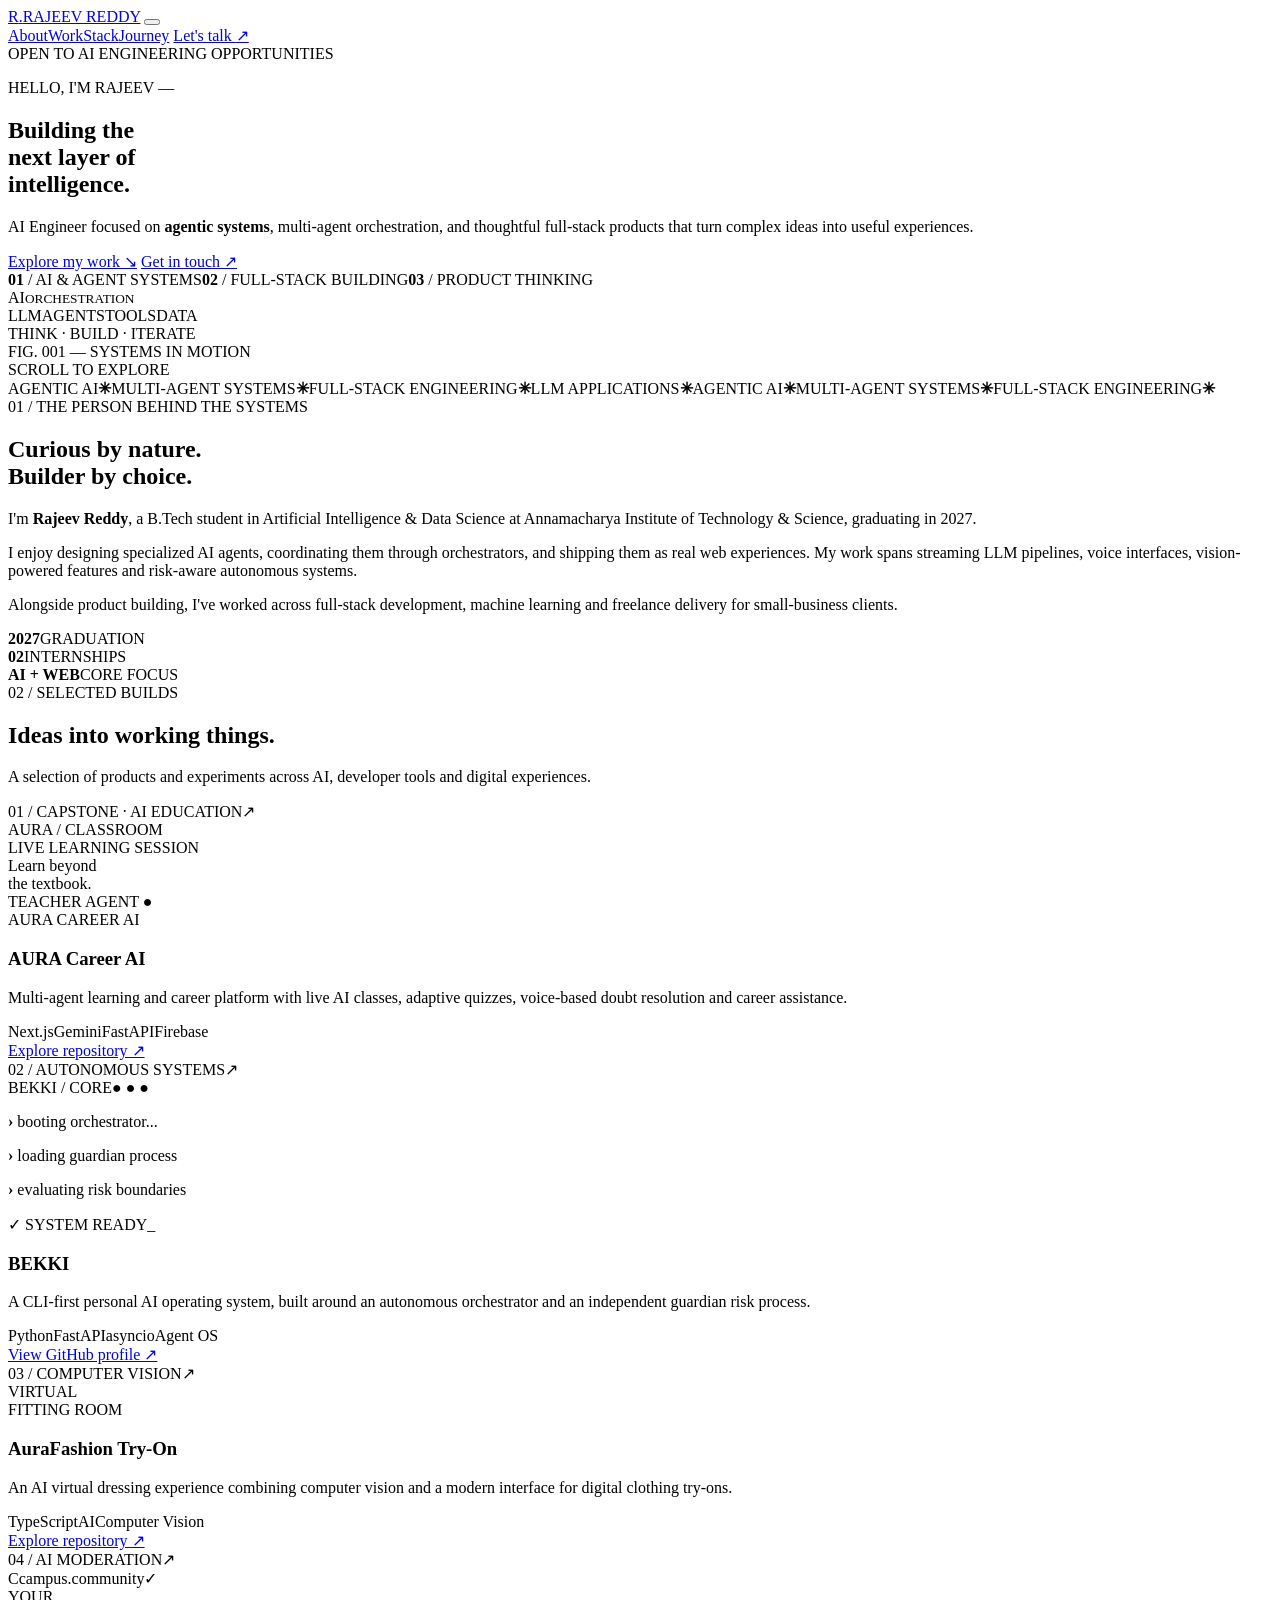
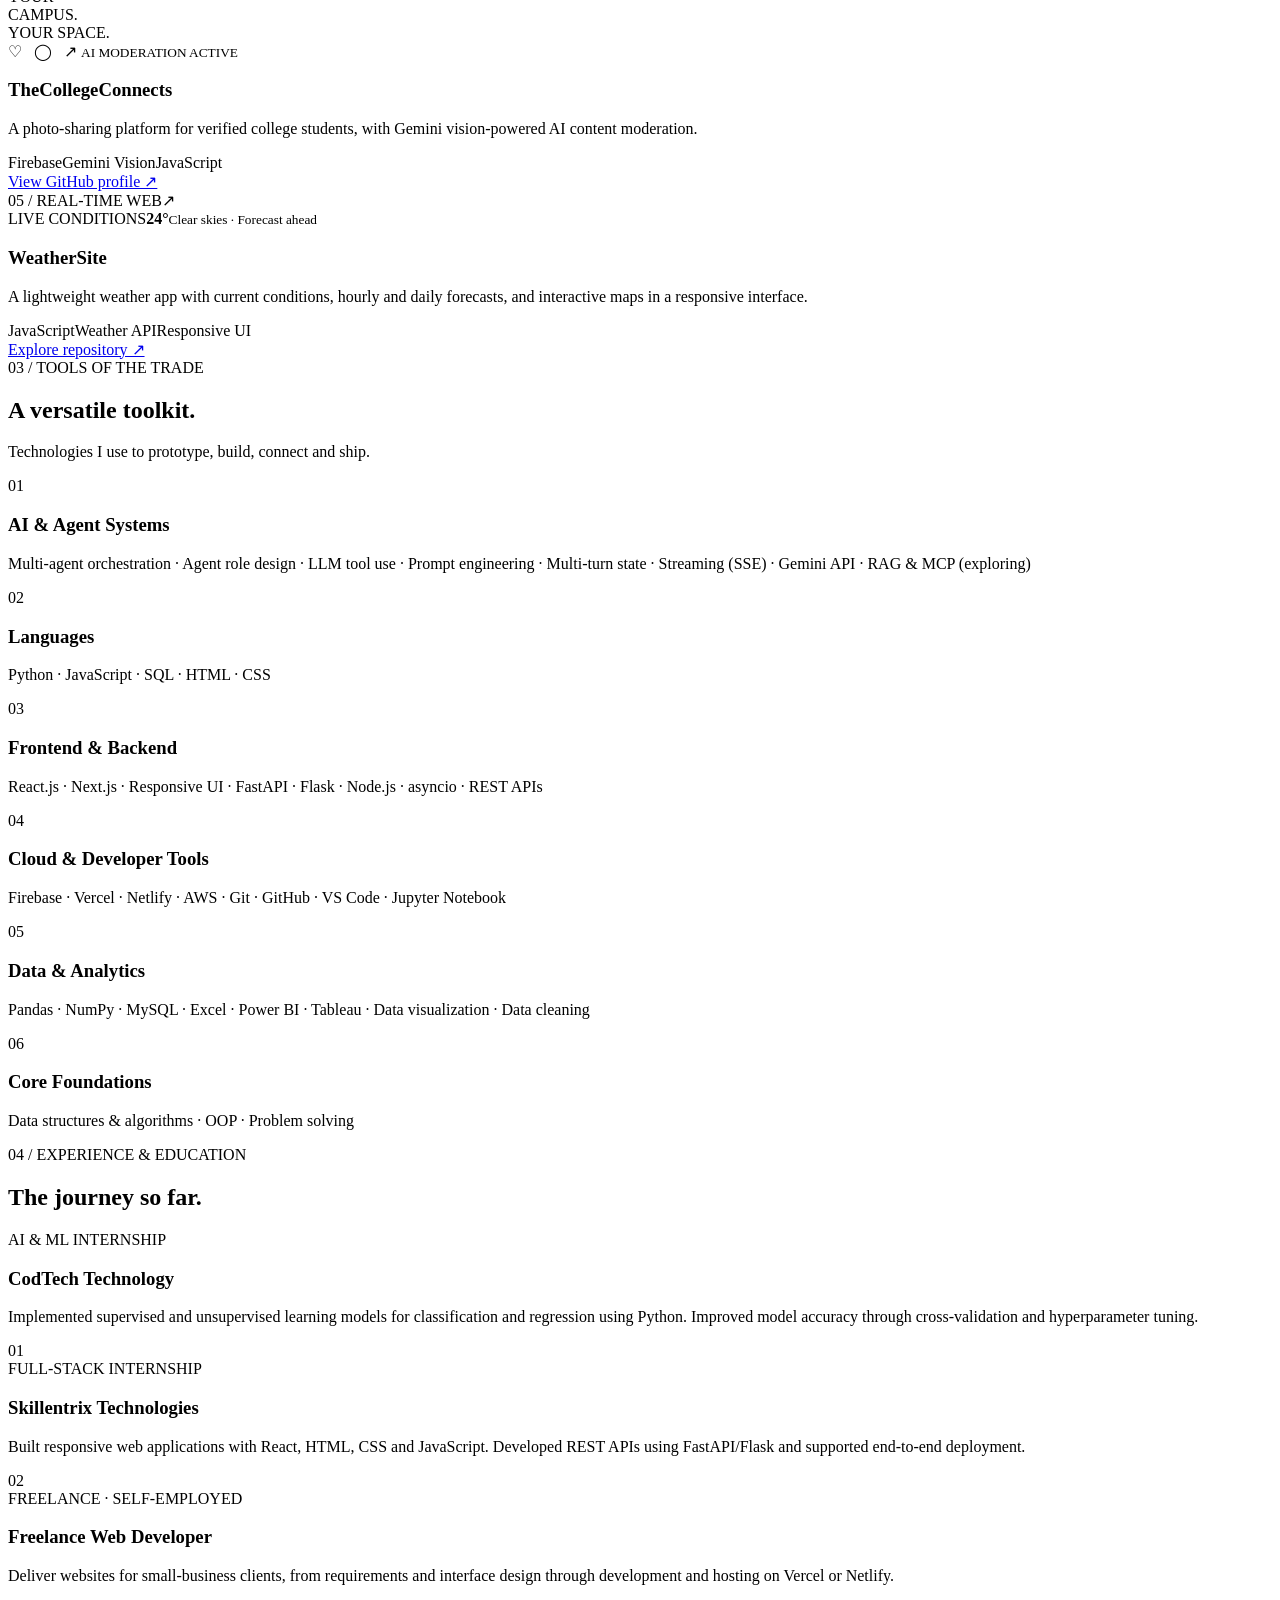
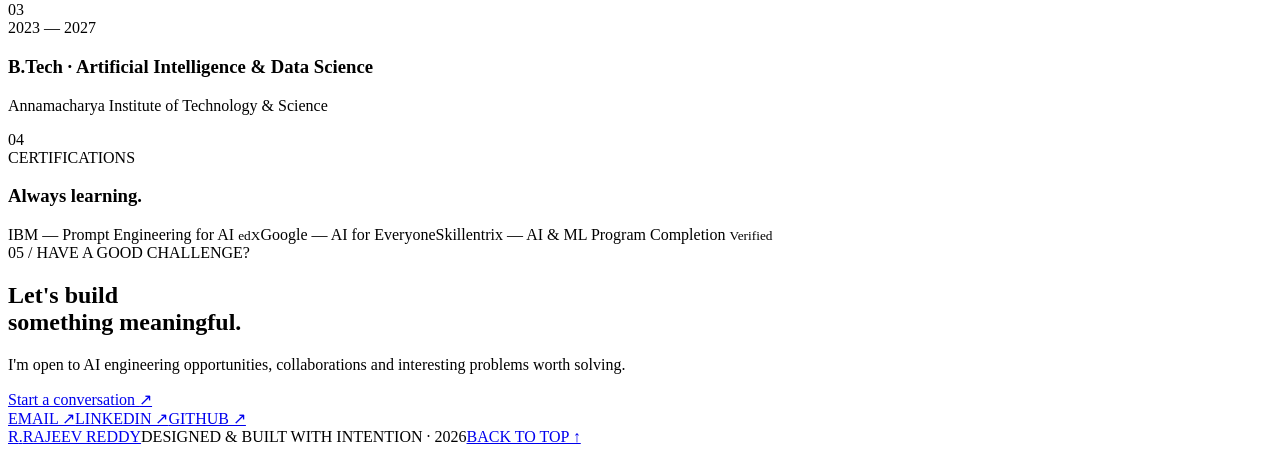
==== portfolio/index.html @ c33a5bc3 "Add AI engineer portfolio website" ====
<!doctype html>
<html lang="en">
<head>
  <meta charset="UTF-8" />
  <meta name="viewport" content="width=device-width, initial-scale=1.0" />
  <meta name="theme-color" content="#090b12" />
  <meta name="description" content="Rajeev Reddy — AI Engineer building agentic AI systems, intelligent products and full-stack experiences." />
  <meta property="og:title" content="Rajeev Reddy | AI Engineer" />
  <meta property="og:description" content="Agentic AI · Multi-agent systems · Full-stack engineering" />
  <title>Rajeev Reddy — AI Engineer & Builder</title>
  <link rel="preconnect" href="https://fonts.googleapis.com">
  <link rel="preconnect" href="https://fonts.gstatic.com" crossorigin>
  <link href="https://fonts.googleapis.com/css2?family=DM+Mono:wght@400;500&family=Manrope:wght@400;500;600;700;800&display=swap" rel="stylesheet">
  <link rel="stylesheet" href="styles.css" />
</head>
<body>
  <div class="grain"></div>
  <header class="topbar">
    <a class="brand" href="#home" aria-label="Rajeev home"><span class="brand-mark">R<span>.</span></span><span>RAJEEV REDDY</span></a>
    <button class="menu-toggle" aria-label="Open menu" aria-expanded="false"><i></i><i></i></button>
    <nav class="nav">
      <a href="#about">About</a><a href="#work">Work</a><a href="#skills">Stack</a><a href="#experience">Journey</a>
      <a class="nav-cta" href="mailto:rajeevreddyakepati@gmail.com">Let's talk <span>↗</span></a>
    </nav>
  </header>

  <main>
    <section class="hero section-wrap" id="home">
      <div class="hero-copy">
        <div class="eyebrow"><span class="pulse"></span> OPEN TO AI ENGINEERING OPPORTUNITIES</div>
        <p class="hero-kicker">HELLO, I'M RAJEEV —</p>
        <h1>Building the<br><span class="gradient-text">next layer</span> of<br>intelligence<span class="dot">.</span></h1>
        <p class="hero-lead">AI Engineer focused on <strong>agentic systems</strong>, multi-agent orchestration, and thoughtful full-stack products that turn complex ideas into useful experiences.</p>
        <div class="hero-actions">
          <a class="button button-primary" href="#work">Explore my work <span>↘</span></a>
          <a class="button button-quiet" href="mailto:rajeevreddyakepati@gmail.com">Get in touch <span>↗</span></a>
        </div>
        <div class="hero-meta"><span><b>01</b> / AI & AGENT SYSTEMS</span><span><b>02</b> / FULL-STACK BUILDING</span><span><b>03</b> / PRODUCT THINKING</span></div>
      </div>
      <div class="hero-art" aria-label="Abstract AI network illustration">
        <div class="orbit orbit-one"></div><div class="orbit orbit-two"></div><div class="orbit orbit-three"></div>
        <div class="core"><span>AI</span><small>ORCHESTRATION</small></div>
        <span class="node node-a">LLM</span><span class="node node-b">AGENTS</span><span class="node node-c">TOOLS</span><span class="node node-d">DATA</span>
        <div class="art-caption"><span class="live-dot"></span> THINK · BUILD · ITERATE</div>
        <div class="art-index">FIG. 001 — SYSTEMS IN MOTION</div>
      </div>
      <div class="scroll-note"><span></span> SCROLL TO EXPLORE</div>
    </section>

    <section class="ticker" aria-label="Areas of focus"><div class="ticker-track"><span>AGENTIC AI</span><b>✳</b><span>MULTI-AGENT SYSTEMS</span><b>✳</b><span>FULL-STACK ENGINEERING</span><b>✳</b><span>LLM APPLICATIONS</span><b>✳</b><span>AGENTIC AI</span><b>✳</b><span>MULTI-AGENT SYSTEMS</span><b>✳</b><span>FULL-STACK ENGINEERING</span><b>✳</b></div></section>

    <section class="section section-wrap about" id="about">
      <div class="section-label"><span>01</span> / THE PERSON BEHIND THE SYSTEMS</div>
      <div class="about-grid">
        <h2>Curious by nature.<br><span class="muted">Builder by choice.</span></h2>
        <div class="about-text"><p>I'm <strong>Rajeev Reddy</strong>, a B.Tech student in Artificial Intelligence & Data Science at Annamacharya Institute of Technology & Science, graduating in 2027.</p><p>I enjoy designing specialized AI agents, coordinating them through orchestrators, and shipping them as real web experiences. My work spans streaming LLM pipelines, voice interfaces, vision-powered features and risk-aware autonomous systems.</p><p>Alongside product building, I've worked across full-stack development, machine learning and freelance delivery for small-business clients.</p><div class="quick-facts"><div><strong>2027</strong><span>GRADUATION</span></div><div><strong>02</strong><span>INTERNSHIPS</span></div><div><strong>AI + WEB</strong><span>CORE FOCUS</span></div></div></div>
      </div>
    </section>

    <section class="section section-wrap work" id="work">
      <div class="section-heading"><div><div class="section-label"><span>02</span> / SELECTED BUILDS</div><h2>Ideas into <span class="gradient-text">working things.</span></h2></div><p>A selection of products and experiments across AI, developer tools and digital experiences.</p></div>
      <div class="project-grid">
        <article class="project-card project-feature">
          <div class="project-top"><span>01 / CAPSTONE · AI EDUCATION</span><span class="project-arrow">↗</span></div>
          <div class="project-visual aura-visual"><div class="visual-orb"></div><div class="visual-window"><div class="window-bar"><i></i><i></i><i></i><span>AURA / CLASSROOM</span></div><div class="window-content"><div class="mini-label">LIVE LEARNING SESSION</div><div class="mini-title">Learn beyond<br>the textbook.</div><div class="mini-lines"><i></i><i></i><i></i></div><div class="mini-chip">TEACHER AGENT ●</div></div></div><span class="visual-side">AURA CAREER AI</span></div>
          <div class="project-info"><div><h3>AURA Career AI</h3><p>Multi-agent learning and career platform with live AI classes, adaptive quizzes, voice-based doubt resolution and career assistance.</p></div><div class="tags"><span>Next.js</span><span>Gemini</span><span>FastAPI</span><span>Firebase</span></div><a class="text-link" href="https://github.com/rajeevreddy23/AURA-Career" target="_blank" rel="noreferrer">Explore repository ↗</a></div>
        </article>
        <article class="project-card">
          <div class="project-top"><span>02 / AUTONOMOUS SYSTEMS</span><span class="project-arrow">↗</span></div>
          <div class="project-visual bekki-visual"><div class="terminal"><div class="terminal-head"><span>BEKKI / CORE</span><span>● ● ●</span></div><p><b>›</b> booting orchestrator...</p><p><b>›</b> loading guardian process</p><p><b>›</b> evaluating risk boundaries</p><p class="terminal-ok">✓ SYSTEM READY_</p></div><div class="ring-small"></div></div>
          <div class="project-info"><div><h3>BEKKI</h3><p>A CLI-first personal AI operating system, built around an autonomous orchestrator and an independent guardian risk process.</p></div><div class="tags"><span>Python</span><span>FastAPI</span><span>asyncio</span><span>Agent OS</span></div><a class="text-link" href="https://github.com/rajeevreddy23" target="_blank" rel="noreferrer">View GitHub profile ↗</a></div>
        </article>
        <article class="project-card">
          <div class="project-top"><span>03 / COMPUTER VISION</span><span class="project-arrow">↗</span></div>
          <div class="project-visual fashion-visual"><div class="fashion-frame"><div class="fashion-shape"></div><span>VIRTUAL<br>FITTING ROOM</span></div><div class="fashion-orbit"></div></div>
          <div class="project-info"><div><h3>AuraFashion Try-On</h3><p>An AI virtual dressing experience combining computer vision and a modern interface for digital clothing try-ons.</p></div><div class="tags"><span>TypeScript</span><span>AI</span><span>Computer Vision</span></div><a class="text-link" href="https://github.com/rajeevreddy23/AURA-Fashion" target="_blank" rel="noreferrer">Explore repository ↗</a></div>
        </article>
        <article class="project-card">
          <div class="project-top"><span>04 / AI MODERATION</span><span class="project-arrow">↗</span></div>
          <div class="project-visual college-visual"><div class="social-card"><div class="social-head"><span class="avatar-dot">C</span><span>campus.community</span><span class="verified">✓</span></div><div class="social-image"><span>YOUR<br>CAMPUS.<br>YOUR SPACE.</span></div><div class="social-foot">♡ &nbsp; ◯ &nbsp; ↗ <small>AI MODERATION ACTIVE</small></div></div></div>
          <div class="project-info"><div><h3>TheCollegeConnects</h3><p>A photo-sharing platform for verified college students, with Gemini vision-powered AI content moderation.</p></div><div class="tags"><span>Firebase</span><span>Gemini Vision</span><span>JavaScript</span></div><a class="text-link" href="https://github.com/rajeevreddy23" target="_blank" rel="noreferrer">View GitHub profile ↗</a></div>
        </article>
        <article class="project-card project-wide">
          <div class="project-top"><span>05 / REAL-TIME WEB</span><span class="project-arrow">↗</span></div>
          <div class="project-visual weather-visual"><div class="weather-sun"></div><div class="weather-cloud"></div><div class="weather-readout"><span>LIVE CONDITIONS</span><strong>24°</strong><small>Clear skies · Forecast ahead</small></div><div class="weather-grid"></div></div>
          <div class="project-info"><div><h3>WeatherSite</h3><p>A lightweight weather app with current conditions, hourly and daily forecasts, and interactive maps in a responsive interface.</p></div><div class="tags"><span>JavaScript</span><span>Weather API</span><span>Responsive UI</span></div><a class="text-link" href="https://github.com/rajeevreddy23/WeatherSite" target="_blank" rel="noreferrer">Explore repository ↗</a></div>
        </article>
      </div>
    </section>

    <section class="section section-wrap skills" id="skills">
      <div class="section-label"><span>03</span> / TOOLS OF THE TRADE</div><div class="section-heading"><h2>A versatile <span class="gradient-text">toolkit.</span></h2><p>Technologies I use to prototype, build, connect and ship.</p></div>
      <div class="skill-groups">
        <div class="skill-group"><span class="skill-number">01</span><div><h3>AI & Agent Systems</h3><p>Multi-agent orchestration · Agent role design · LLM tool use · Prompt engineering · Multi-turn state · Streaming (SSE) · Gemini API · RAG & MCP (exploring)</p></div></div>
        <div class="skill-group"><span class="skill-number">02</span><div><h3>Languages</h3><p>Python · JavaScript · SQL · HTML · CSS</p></div></div>
        <div class="skill-group"><span class="skill-number">03</span><div><h3>Frontend & Backend</h3><p>React.js · Next.js · Responsive UI · FastAPI · Flask · Node.js · asyncio · REST APIs</p></div></div>
        <div class="skill-group"><span class="skill-number">04</span><div><h3>Cloud & Developer Tools</h3><p>Firebase · Vercel · Netlify · AWS · Git · GitHub · VS Code · Jupyter Notebook</p></div></div>
        <div class="skill-group"><span class="skill-number">05</span><div><h3>Data & Analytics</h3><p>Pandas · NumPy · MySQL · Excel · Power BI · Tableau · Data visualization · Data cleaning</p></div></div>
        <div class="skill-group"><span class="skill-number">06</span><div><h3>Core Foundations</h3><p>Data structures & algorithms · OOP · Problem solving</p></div></div>
      </div>
    </section>

    <section class="section section-wrap journey" id="experience">
      <div class="section-label"><span>04</span> / EXPERIENCE & EDUCATION</div><h2>The journey <span class="muted">so far.</span></h2>
      <div class="timeline">
        <div class="timeline-item"><div class="timeline-date">AI & ML INTERNSHIP</div><div class="timeline-body"><h3>CodTech Technology</h3><p>Implemented supervised and unsupervised learning models for classification and regression using Python. Improved model accuracy through cross-validation and hyperparameter tuning.</p></div><span class="timeline-index">01</span></div>
        <div class="timeline-item"><div class="timeline-date">FULL-STACK INTERNSHIP</div><div class="timeline-body"><h3>Skillentrix Technologies</h3><p>Built responsive web applications with React, HTML, CSS and JavaScript. Developed REST APIs using FastAPI/Flask and supported end-to-end deployment.</p></div><span class="timeline-index">02</span></div>
        <div class="timeline-item"><div class="timeline-date">FREELANCE · SELF-EMPLOYED</div><div class="timeline-body"><h3>Freelance Web Developer</h3><p>Deliver websites for small-business clients, from requirements and interface design through development and hosting on Vercel or Netlify.</p></div><span class="timeline-index">03</span></div>
        <div class="timeline-item"><div class="timeline-date">2023 — 2027</div><div class="timeline-body"><h3>B.Tech · Artificial Intelligence & Data Science</h3><p>Annamacharya Institute of Technology & Science</p></div><span class="timeline-index">04</span></div>
      </div>
      <div class="cert-row"><div><span class="cert-label">CERTIFICATIONS</span><h3>Always learning.</h3></div><div class="cert-list"><span>IBM — Prompt Engineering for AI <small>edX</small></span><span>Google — AI for Everyone</span><span>Skillentrix — AI & ML Program Completion <small>Verified</small></span></div></div>
    </section>

    <section class="contact section-wrap" id="contact"><div class="contact-glow"></div><div class="section-label"><span>05</span> / HAVE A GOOD CHALLENGE?</div><h2>Let's build<br><span class="gradient-text">something meaningful.</span></h2><p>I'm open to AI engineering opportunities, collaborations and interesting problems worth solving.</p><a class="button button-primary contact-button" href="mailto:rajeevreddyakepati@gmail.com">Start a conversation <span>↗</span></a><div class="contact-links"><a href="mailto:rajeevreddyakepati@gmail.com">EMAIL ↗</a><a href="https://linkedin.com/in/rajeevreddyakepati" target="_blank" rel="noreferrer">LINKEDIN ↗</a><a href="https://github.com/rajeevreddy23" target="_blank" rel="noreferrer">GITHUB ↗</a></div></section>
  </main>
  <footer class="footer"><a class="brand" href="#home"><span class="brand-mark">R<span>.</span></span><span>RAJEEV REDDY</span></a><span>DESIGNED & BUILT WITH INTENTION · 2026</span><a href="#home">BACK TO TOP ↑</a></footer>
  <script src="script.js"></script>
</body>
</html>
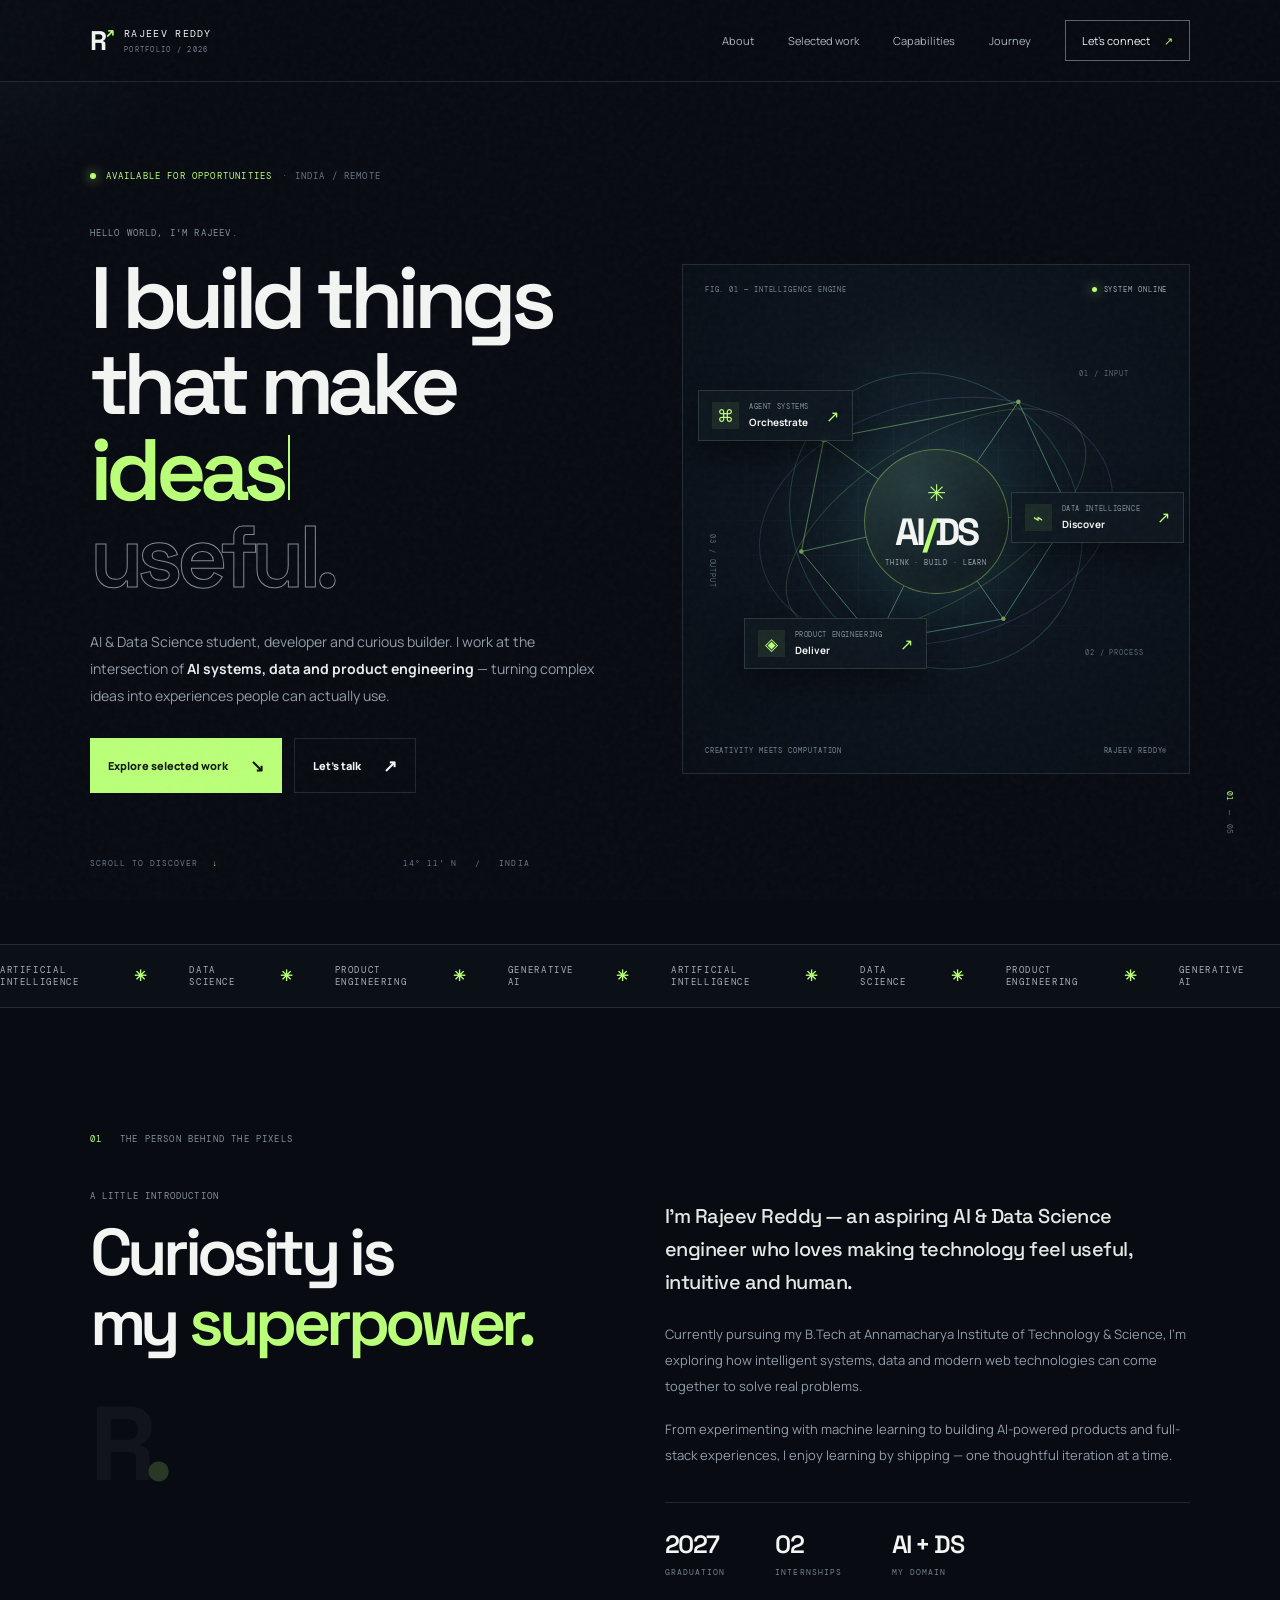
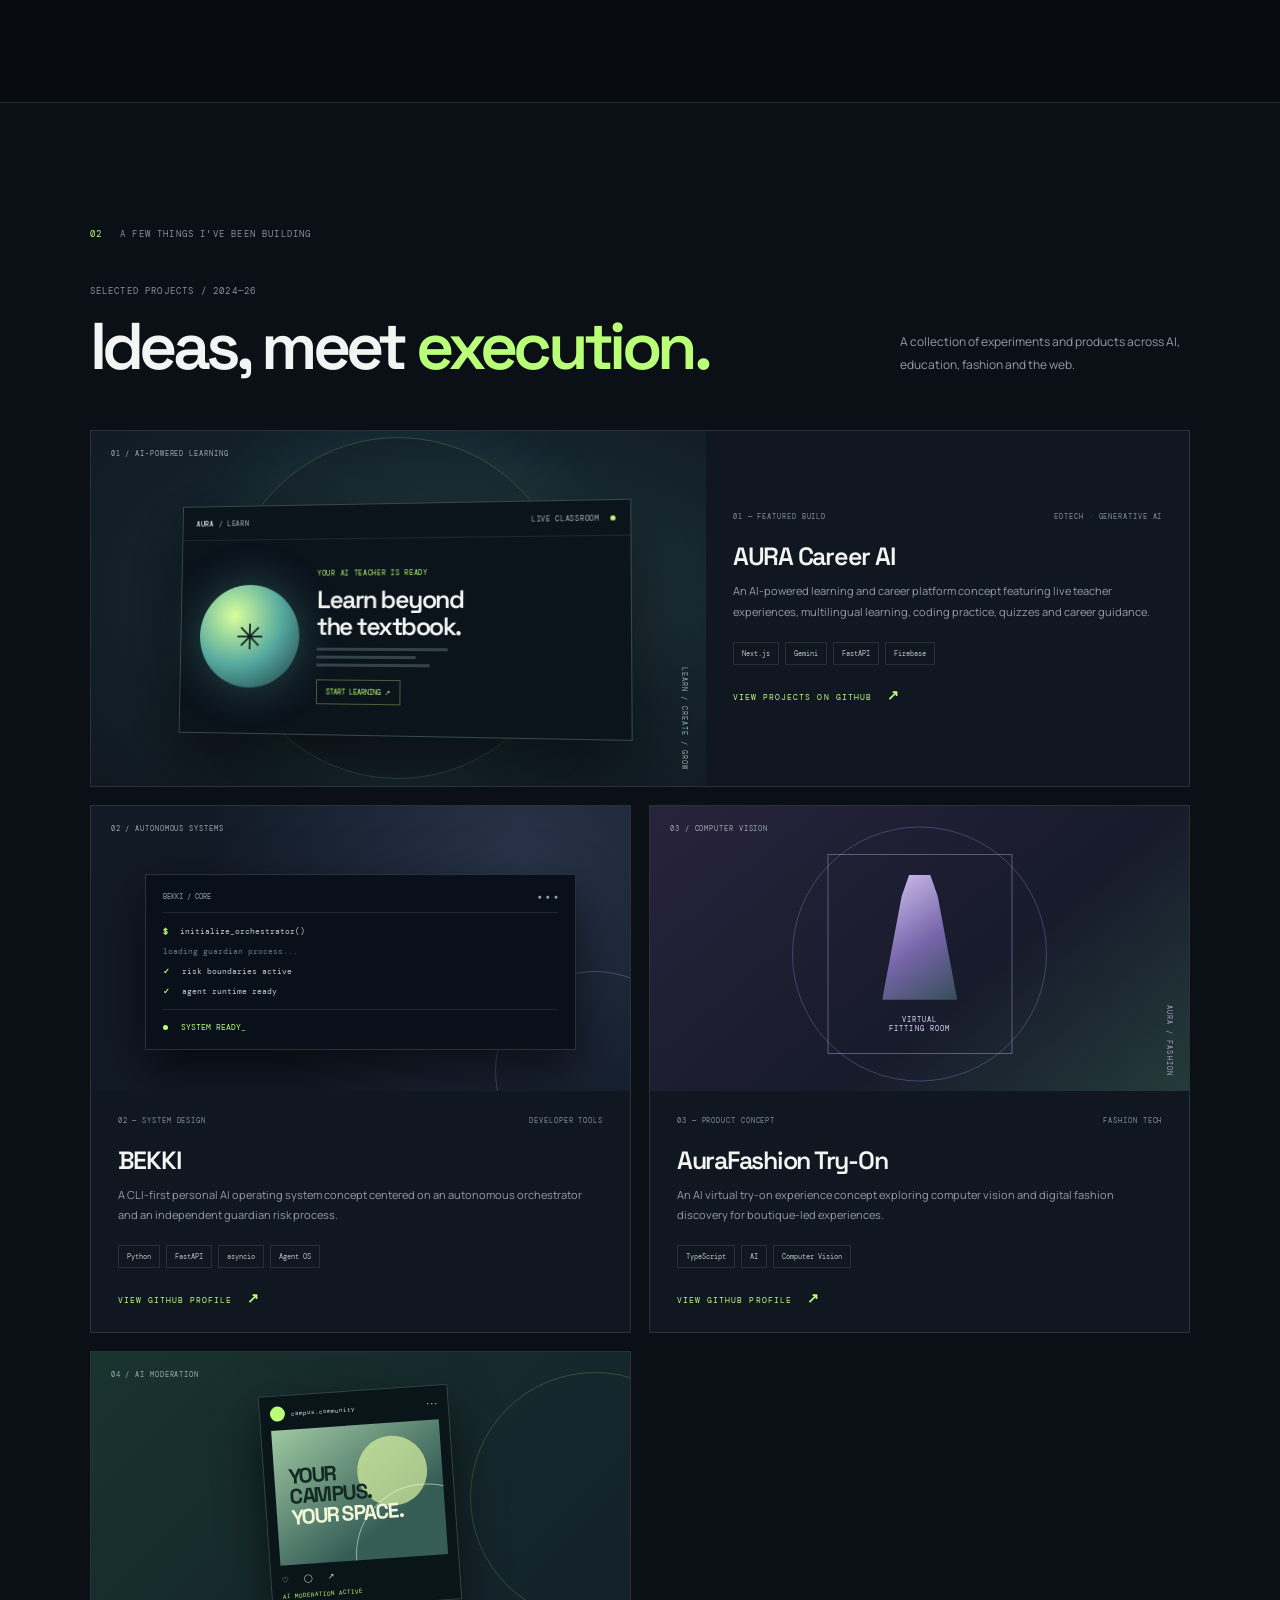
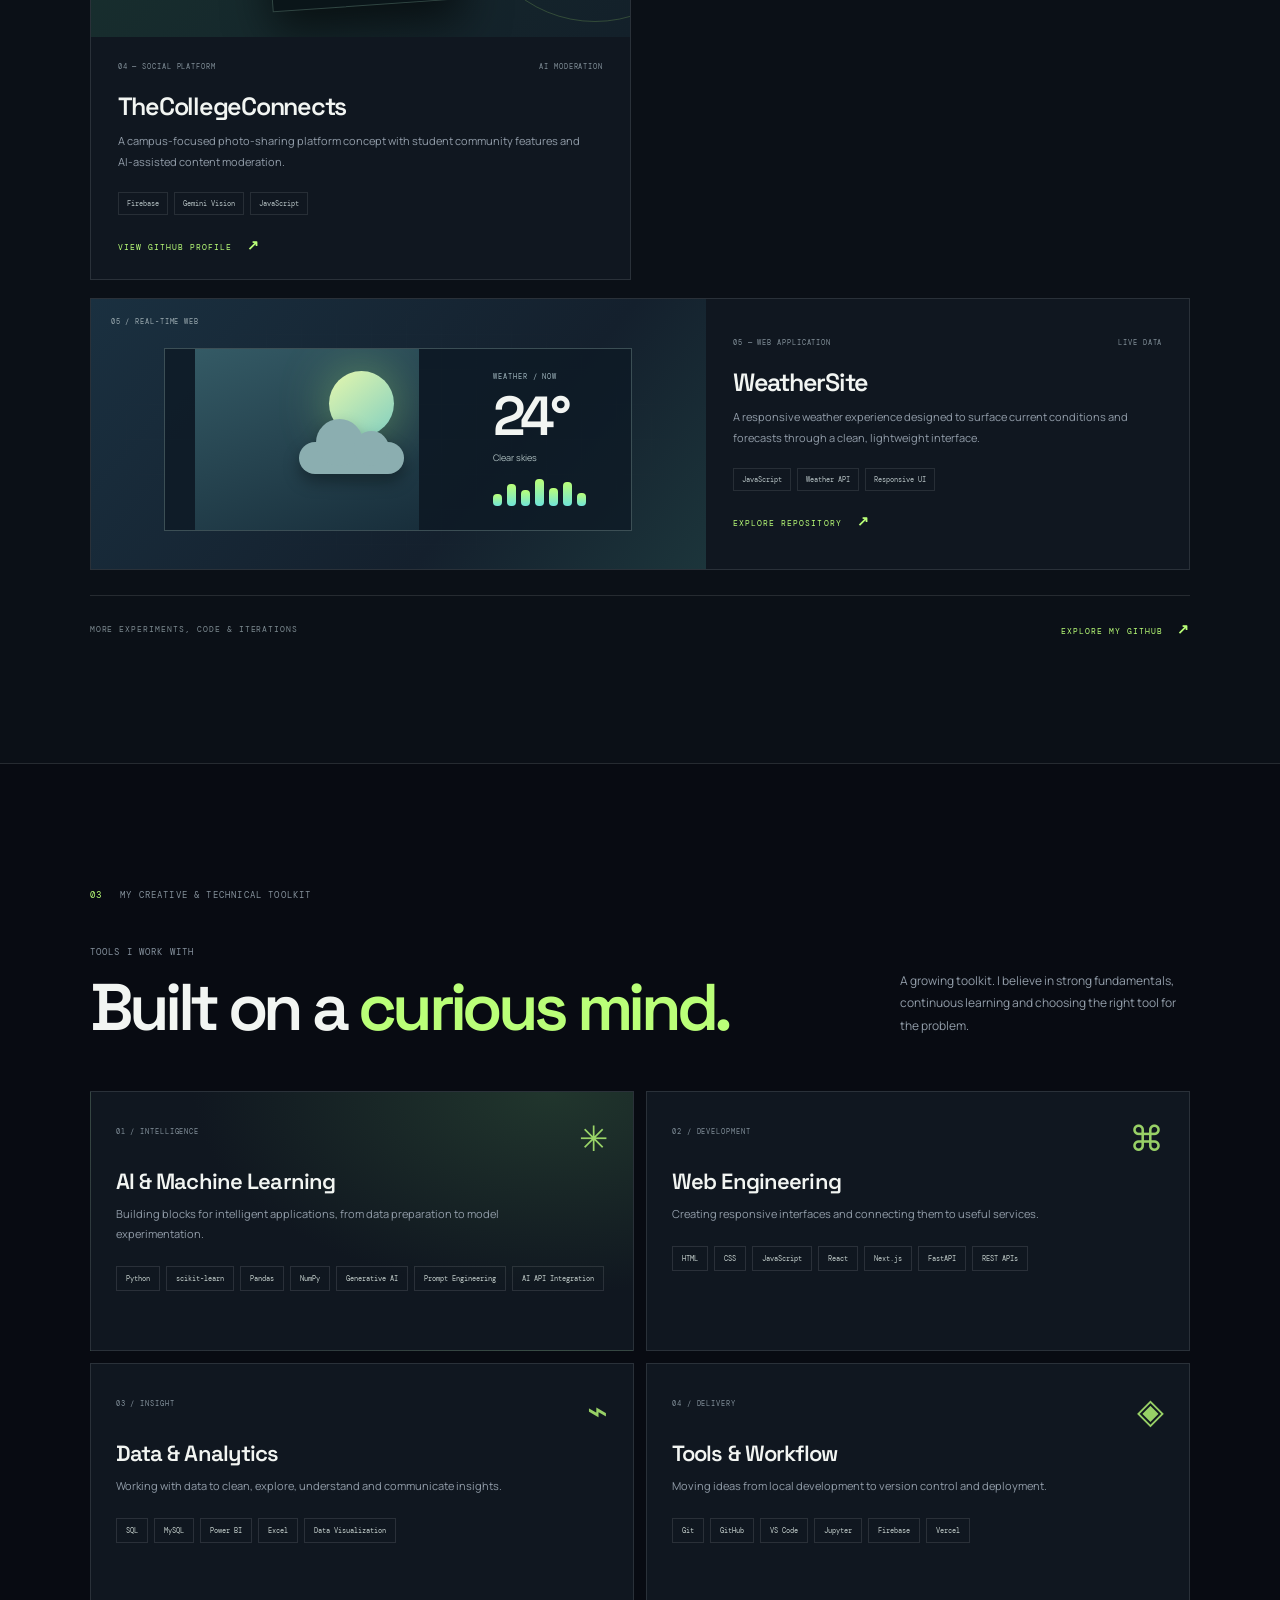
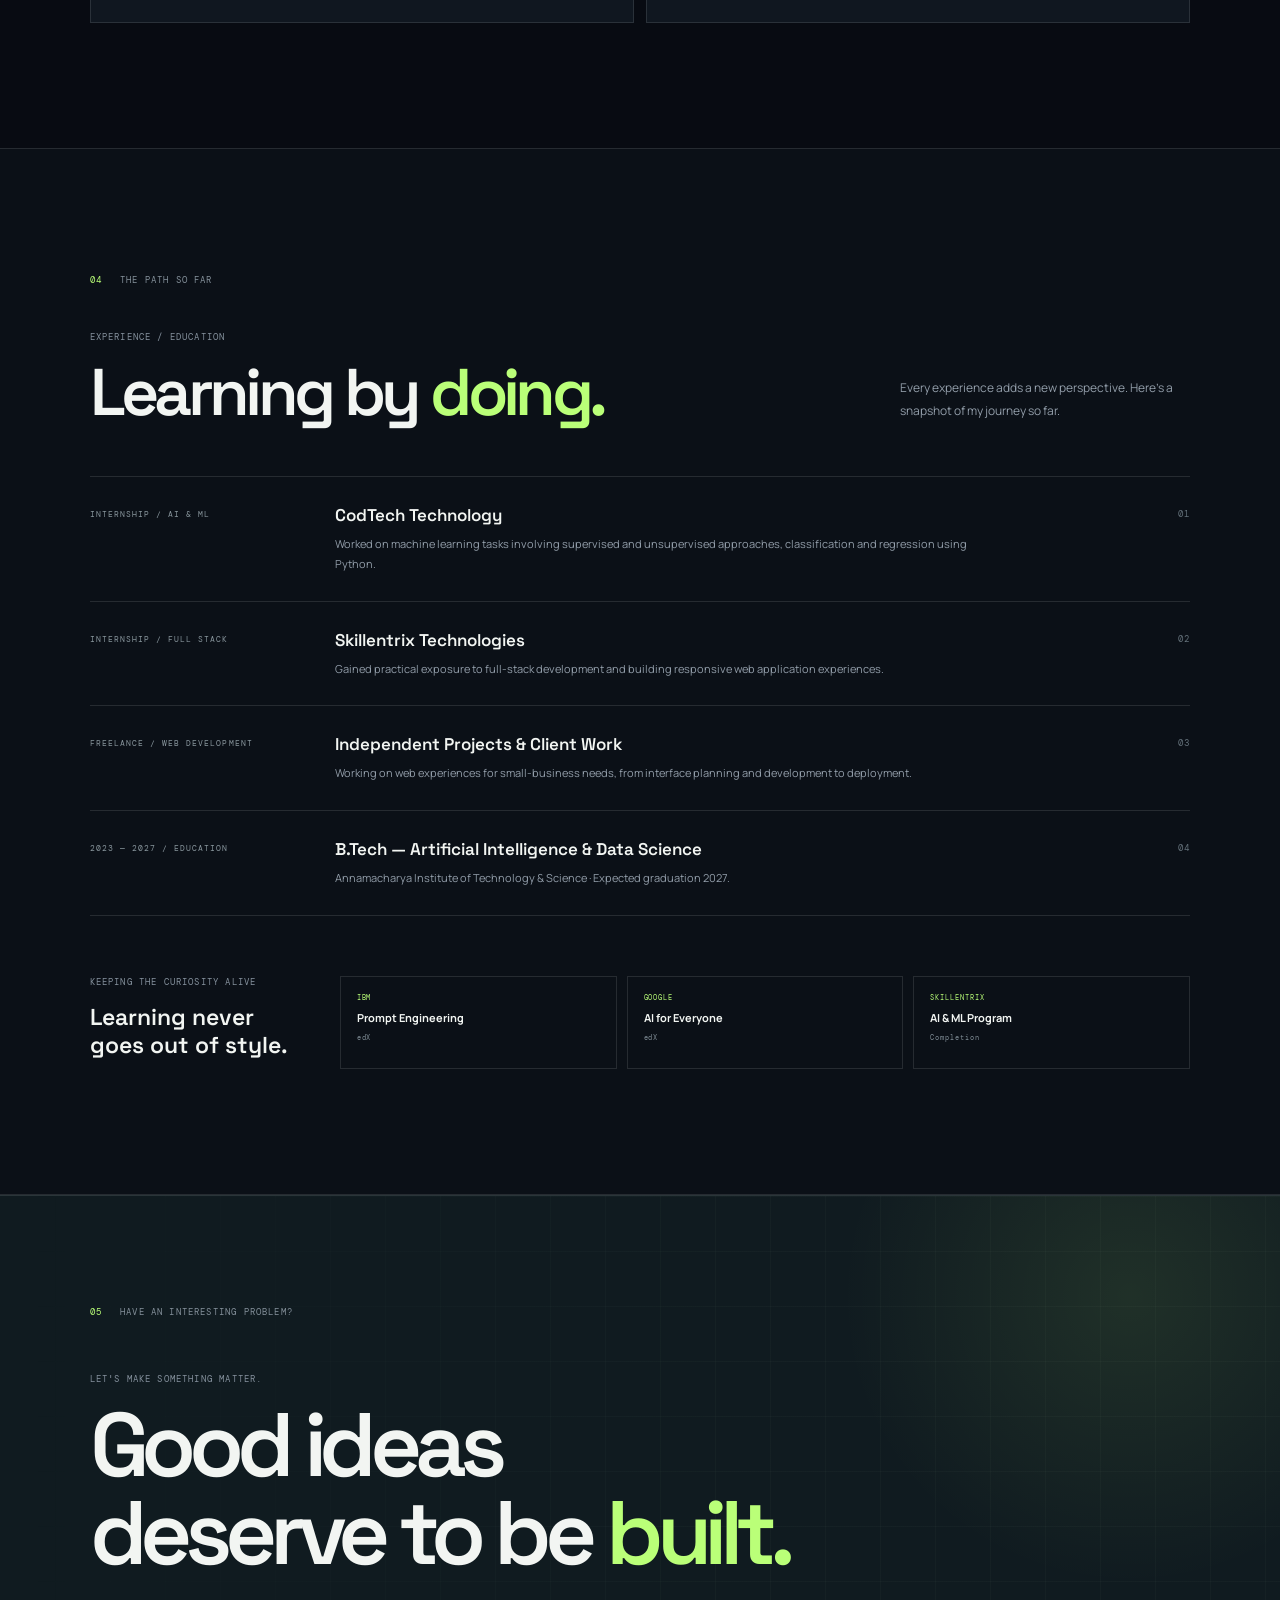
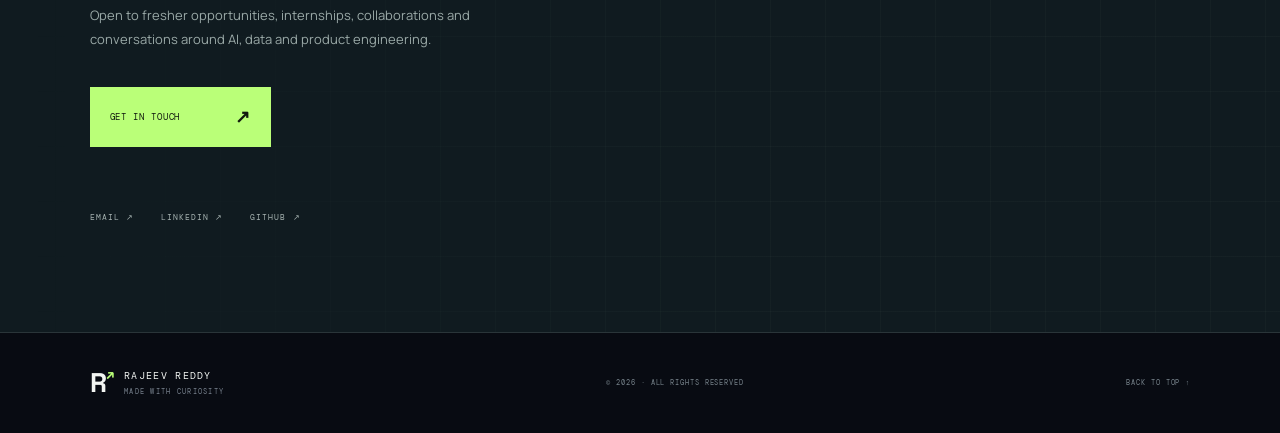
==== commit 1d337a66: "Redesign portfolio with advanced visual system and motion" ====
--- a/portfolio/index.html
+++ b/portfolio/index.html
@@ -1,119 +1,92 @@
 <!doctype html>
 <html lang="en">
 <head>
-  <meta charset="UTF-8" />
-  <meta name="viewport" content="width=device-width, initial-scale=1.0" />
-  <meta name="theme-color" content="#090b12" />
-  <meta name="description" content="Rajeev Reddy — AI Engineer building agentic AI systems, intelligent products and full-stack experiences." />
-  <meta property="og:title" content="Rajeev Reddy | AI Engineer" />
-  <meta property="og:description" content="Agentic AI · Multi-agent systems · Full-stack engineering" />
-  <title>Rajeev Reddy — AI Engineer & Builder</title>
-  <link rel="preconnect" href="https://fonts.googleapis.com">
-  <link rel="preconnect" href="https://fonts.gstatic.com" crossorigin>
-  <link href="https://fonts.googleapis.com/css2?family=DM+Mono:wght@400;500&family=Manrope:wght@400;500;600;700;800&display=swap" rel="stylesheet">
-  <link rel="stylesheet" href="styles.css" />
+  <meta charset="UTF-8"><meta name="viewport" content="width=device-width,initial-scale=1">
+  <meta name="theme-color" content="#080b12">
+  <meta name="description" content="Rajeev Reddy — AI & Data Science Engineer building intelligent products, agentic systems and thoughtful digital experiences.">
+  <meta property="og:title" content="Rajeev Reddy — AI & Data Science Engineer">
+  <meta property="og:description" content="I turn ambitious ideas into intelligent products. Explore selected work, skills and experience.">
+  <title>Rajeev Reddy® — AI & Data Science Engineer</title>
+  <link rel="preconnect" href="https://fonts.googleapis.com"><link rel="preconnect" href="https://fonts.gstatic.com" crossorigin>
+  <link href="https://fonts.googleapis.com/css2?family=DM+Mono:wght@400;500&family=Manrope:wght@400;500;600;700;800&family=Space+Grotesk:wght@400;500;600;700&display=swap" rel="stylesheet">
+  <link rel="stylesheet" href="styles.css">
 </head>
 <body>
-  <div class="grain"></div>
-  <header class="topbar">
-    <a class="brand" href="#home" aria-label="Rajeev home"><span class="brand-mark">R<span>.</span></span><span>RAJEEV REDDY</span></a>
-    <button class="menu-toggle" aria-label="Open menu" aria-expanded="false"><i></i><i></i></button>
-    <nav class="nav">
-      <a href="#about">About</a><a href="#work">Work</a><a href="#skills">Stack</a><a href="#experience">Journey</a>
-      <a class="nav-cta" href="mailto:rajeevreddyakepati@gmail.com">Let's talk <span>↗</span></a>
-    </nav>
+  <div class="noise" aria-hidden="true"></div><div class="cursor-glow" aria-hidden="true"></div>
+  <div class="progress" aria-hidden="true"><span></span></div>
+  <header class="header">
+    <a class="logo" href="#home" aria-label="Rajeev home"><span class="logo-symbol">R<span>↗</span></span><span class="logo-name">RAJEEV REDDY<small>PORTFOLIO / 2026</small></span></a>
+    <button class="menu-btn" aria-label="Toggle navigation" aria-expanded="false"><span></span><span></span></button>
+    <nav class="nav"><a href="#about">About</a><a href="#work">Selected work</a><a href="#stack">Capabilities</a><a href="#journey">Journey</a><a class="nav-contact" href="#contact">Let's connect <span>↗</span></a></nav>
   </header>
 
-  <main>
-    <section class="hero section-wrap" id="home">
-      <div class="hero-copy">
-        <div class="eyebrow"><span class="pulse"></span> OPEN TO AI ENGINEERING OPPORTUNITIES</div>
-        <p class="hero-kicker">HELLO, I'M RAJEEV —</p>
-        <h1>Building the<br><span class="gradient-text">next layer</span> of<br>intelligence<span class="dot">.</span></h1>
-        <p class="hero-lead">AI Engineer focused on <strong>agentic systems</strong>, multi-agent orchestration, and thoughtful full-stack products that turn complex ideas into useful experiences.</p>
-        <div class="hero-actions">
-          <a class="button button-primary" href="#work">Explore my work <span>↘</span></a>
-          <a class="button button-quiet" href="mailto:rajeevreddyakepati@gmail.com">Get in touch <span>↗</span></a>
+  <main id="home">
+    <section class="hero wrap">
+      <div class="hero-main">
+        <div class="availability"><i></i> AVAILABLE FOR OPPORTUNITIES <span>· INDIA / REMOTE</span></div>
+        <p class="overline">HELLO WORLD, I'M RAJEEV.</p>
+        <h1>I build things<br>that make <span class="type-wrap"><span class="type-text">intelligence</span><i></i></span><br><span class="outline-word">useful.</span></h1>
+        <p class="hero-description">AI & Data Science student, developer and curious builder. I work at the intersection of <b>AI systems, data and product engineering</b> — turning complex ideas into experiences people can actually use.</p>
+        <div class="hero-buttons"><a class="btn btn-primary" href="#work">Explore selected work <span>↘</span></a><a class="btn btn-outline" href="mailto:rajeevreddyakepati@gmail.com">Let's talk <span>↗</span></a></div>
+        <div class="hero-foot"><span>SCROLL TO DISCOVER <b>↓</b></span><span>14° 11' N &nbsp; / &nbsp; INDIA</span></div>
+      </div>
+      <div class="hero-visual" aria-label="Abstract animated AI system illustration">
+        <div class="visual-top"><span>FIG. 01 — INTELLIGENCE ENGINE</span><span class="live"><i></i> SYSTEM ONLINE</span></div>
+        <div class="visual-stage">
+          <div class="stage-grid"></div><div class="halo halo-a"></div><div class="halo halo-b"></div><div class="halo halo-c"></div>
+          <svg class="constellation" viewBox="0 0 520 520" role="img" aria-label="Connected nodes representing an AI network"><defs><linearGradient id="lineGrad" x1="0" y1="0" x2="1" y2="1"><stop stop-color="#b7ff72"/><stop offset="1" stop-color="#6ce5e0"/></linearGradient></defs><g fill="none" stroke="url(#lineGrad)" stroke-width="1"><path d="M260 260L110 150L80 300L180 420L350 390L440 250L370 100L260 260M110 150L370 100M80 300L260 260L440 250M180 420L260 260L350 390"/></g><g fill="#baff78"><circle cx="260" cy="260" r="5"/><circle cx="110" cy="150" r="4"/><circle cx="80" cy="300" r="3"/><circle cx="180" cy="420" r="4"/><circle cx="350" cy="390" r="3"/><circle cx="440" cy="250" r="4"/><circle cx="370" cy="100" r="3"/></g></svg>
+          <div class="core-card"><div class="core-icon">✳</div><strong>AI<span>/</span>DS</strong><small>THINK · BUILD · LEARN</small></div>
+          <div class="float-card card-agent"><span class="float-icon">⌘</span><div><small>AGENT SYSTEMS</small><b>Orchestrate</b></div><i>↗</i></div>
+          <div class="float-card card-data"><span class="float-icon">⌁</span><div><small>DATA INTELLIGENCE</small><b>Discover</b></div><i>↗</i></div>
+          <div class="float-card card-build"><span class="float-icon">◈</span><div><small>PRODUCT ENGINEERING</small><b>Deliver</b></div><i>↗</i></div>
+          <span class="stage-coordinate coord-one">01 / INPUT</span><span class="stage-coordinate coord-two">02 / PROCESS</span><span class="stage-coordinate coord-three">03 / OUTPUT</span>
         </div>
-        <div class="hero-meta"><span><b>01</b> / AI & AGENT SYSTEMS</span><span><b>02</b> / FULL-STACK BUILDING</span><span><b>03</b> / PRODUCT THINKING</span></div>
+        <div class="visual-bottom"><span>CREATIVITY MEETS COMPUTATION</span><span>RAJEEV REDDY®</span></div>
       </div>
-      <div class="hero-art" aria-label="Abstract AI network illustration">
-        <div class="orbit orbit-one"></div><div class="orbit orbit-two"></div><div class="orbit orbit-three"></div>
-        <div class="core"><span>AI</span><small>ORCHESTRATION</small></div>
-        <span class="node node-a">LLM</span><span class="node node-b">AGENTS</span><span class="node node-c">TOOLS</span><span class="node node-d">DATA</span>
-        <div class="art-caption"><span class="live-dot"></span> THINK · BUILD · ITERATE</div>
-        <div class="art-index">FIG. 001 — SYSTEMS IN MOTION</div>
-      </div>
-      <div class="scroll-note"><span></span> SCROLL TO EXPLORE</div>
+      <div class="hero-index"><span>01</span><span>—</span><span>05</span></div>
     </section>
 
-    <section class="ticker" aria-label="Areas of focus"><div class="ticker-track"><span>AGENTIC AI</span><b>✳</b><span>MULTI-AGENT SYSTEMS</span><b>✳</b><span>FULL-STACK ENGINEERING</span><b>✳</b><span>LLM APPLICATIONS</span><b>✳</b><span>AGENTIC AI</span><b>✳</b><span>MULTI-AGENT SYSTEMS</span><b>✳</b><span>FULL-STACK ENGINEERING</span><b>✳</b></div></section>
+    <div class="marquee"><div class="marquee-track"><span>ARTIFICIAL INTELLIGENCE</span><b>✳</b><span>DATA SCIENCE</span><b>✳</b><span>PRODUCT ENGINEERING</span><b>✳</b><span>GENERATIVE AI</span><b>✳</b><span>ARTIFICIAL INTELLIGENCE</span><b>✳</b><span>DATA SCIENCE</span><b>✳</b><span>PRODUCT ENGINEERING</span><b>✳</b><span>GENERATIVE AI</span><b>✳</b></div></div>
 
-    <section class="section section-wrap about" id="about">
-      <div class="section-label"><span>01</span> / THE PERSON BEHIND THE SYSTEMS</div>
-      <div class="about-grid">
-        <h2>Curious by nature.<br><span class="muted">Builder by choice.</span></h2>
-        <div class="about-text"><p>I'm <strong>Rajeev Reddy</strong>, a B.Tech student in Artificial Intelligence & Data Science at Annamacharya Institute of Technology & Science, graduating in 2027.</p><p>I enjoy designing specialized AI agents, coordinating them through orchestrators, and shipping them as real web experiences. My work spans streaming LLM pipelines, voice interfaces, vision-powered features and risk-aware autonomous systems.</p><p>Alongside product building, I've worked across full-stack development, machine learning and freelance delivery for small-business clients.</p><div class="quick-facts"><div><strong>2027</strong><span>GRADUATION</span></div><div><strong>02</strong><span>INTERNSHIPS</span></div><div><strong>AI + WEB</strong><span>CORE FOCUS</span></div></div></div>
+    <section class="section wrap about" id="about">
+      <div class="section-tag"><span>01</span> THE PERSON BEHIND THE PIXELS</div>
+      <div class="about-layout"><div class="about-title"><p class="eyebrow">A LITTLE INTRODUCTION</p><h2>Curiosity is<br>my <em>superpower.</em></h2><div class="signature">R<span>.</span></div></div><div class="about-copy"><p class="lead-copy">I'm Rajeev Reddy — an aspiring AI & Data Science engineer who loves making technology feel useful, intuitive and human.</p><p>Currently pursuing my B.Tech at Annamacharya Institute of Technology & Science, I'm exploring how intelligent systems, data and modern web technologies can come together to solve real problems.</p><p>From experimenting with machine learning to building AI-powered products and full-stack experiences, I enjoy learning by shipping — one thoughtful iteration at a time.</p><div class="about-stats"><div><strong>2027</strong><span>GRADUATION</span></div><div><strong>02</strong><span>INTERNSHIPS</span></div><div><strong>AI + DS</strong><span>MY DOMAIN</span></div></div></div></div>
+    </section>
+
+    <section class="section work-section" id="work"><div class="wrap">
+      <div class="section-tag"><span>02</span> A FEW THINGS I'VE BEEN BUILDING</div>
+      <div class="section-heading"><div><p class="eyebrow">SELECTED PROJECTS / 2024—26</p><h2>Ideas, meet <em>execution.</em></h2></div><p class="heading-note">A collection of experiments and products across AI, education, fashion and the web.</p></div>
+      <div class="projects">
+        <article class="project project-large"><div class="project-art art-aura"><div class="art-label">01 / AI-POWERED LEARNING</div><div class="aura-window"><div class="window-head"><span class="window-brand">AURA<span> / LEARN</span></span><span>LIVE CLASSROOM <i></i></span></div><div class="window-body"><div class="teacher-orb"><span>✳</span></div><div class="window-copy"><small>YOUR AI TEACHER IS READY</small><strong>Learn beyond<br>the textbook.</strong><div class="fake-lines"><i></i><i></i><i></i></div><span class="mini-button">START LEARNING ↗</span></div></div></div><span class="art-stamp">LEARN / CREATE / GROW</span></div><div class="project-details"><div class="project-meta"><span>01 — FEATURED BUILD</span><span>EDTECH · GENERATIVE AI</span></div><h3>AURA Career AI</h3><p>An AI-powered learning and career platform concept featuring live teacher experiences, multilingual learning, coding practice, quizzes and career guidance.</p><div class="tech-list"><span>Next.js</span><span>Gemini</span><span>FastAPI</span><span>Firebase</span></div><a class="project-link" href="https://github.com/rajeevreddy23" target="_blank" rel="noreferrer">VIEW PROJECTS ON GITHUB <b>↗</b></a></div></article>
+        <article class="project"><div class="project-art art-bekki"><div class="art-label">02 / AUTONOMOUS SYSTEMS</div><div class="terminal-card"><div class="terminal-top"><span>BEKKI / CORE</span><span>● ● ●</span></div><p><b>$</b> initialize_orchestrator()</p><p class="dim">loading guardian process...</p><p><b>✓</b> risk boundaries active</p><p><b>✓</b> agent runtime ready</p><div class="terminal-status"><i></i> SYSTEM READY<span>_</span></div></div><div class="bekki-ring"></div></div><div class="project-details"><div class="project-meta"><span>02 — SYSTEM DESIGN</span><span>DEVELOPER TOOLS</span></div><h3>BEKKI</h3><p>A CLI-first personal AI operating system concept centered on an autonomous orchestrator and an independent guardian risk process.</p><div class="tech-list"><span>Python</span><span>FastAPI</span><span>asyncio</span><span>Agent OS</span></div><a class="project-link" href="https://github.com/rajeevreddy23" target="_blank" rel="noreferrer">VIEW GITHUB PROFILE <b>↗</b></a></div></article>
+        <article class="project"><div class="project-art art-fashion"><div class="art-label">03 / COMPUTER VISION</div><div class="fashion-stage"><div class="fashion-silhouette"></div><div class="fashion-orbit"></div><span>VIRTUAL<br>FITTING ROOM</span></div><div class="fashion-side">AURA / FASHION</div></div><div class="project-details"><div class="project-meta"><span>03 — PRODUCT CONCEPT</span><span>FASHION TECH</span></div><h3>AuraFashion Try-On</h3><p>An AI virtual try-on experience concept exploring computer vision and digital fashion discovery for boutique-led experiences.</p><div class="tech-list"><span>TypeScript</span><span>AI</span><span>Computer Vision</span></div><a class="project-link" href="https://github.com/rajeevreddy23" target="_blank" rel="noreferrer">VIEW GITHUB PROFILE <b>↗</b></a></div></article>
+        <article class="project"><div class="project-art art-campus"><div class="art-label">04 / AI MODERATION</div><div class="campus-phone"><div class="phone-top"><i></i><span>campus.community</span><b>···</b></div><div class="campus-photo"><span>YOUR<br>CAMPUS.<br><em>YOUR SPACE.</em></span><div class="photo-sun"></div></div><div class="phone-actions">♡ &nbsp; ◯ &nbsp; ↗ <small>AI MODERATION ACTIVE</small></div></div><div class="campus-orb"></div></div><div class="project-details"><div class="project-meta"><span>04 — SOCIAL PLATFORM</span><span>AI MODERATION</span></div><h3>TheCollegeConnects</h3><p>A campus-focused photo-sharing platform concept with student community features and AI-assisted content moderation.</p><div class="tech-list"><span>Firebase</span><span>Gemini Vision</span><span>JavaScript</span></div><a class="project-link" href="https://github.com/rajeevreddy23" target="_blank" rel="noreferrer">VIEW GITHUB PROFILE <b>↗</b></a></div></article>
+        <article class="project project-wide"><div class="project-art art-weather"><div class="art-label">05 / REAL-TIME WEB</div><div class="weather-ui"><div class="weather-sky"><div class="sun"></div><div class="cloud"></div></div><div class="weather-data"><small>WEATHER / NOW</small><strong>24°</strong><span>Clear skies</span><div class="weather-bars"><i></i><i></i><i></i><i></i><i></i><i></i><i></i></div></div></div><div class="weather-grid"></div></div><div class="project-details"><div class="project-meta"><span>05 — WEB APPLICATION</span><span>LIVE DATA</span></div><h3>WeatherSite</h3><p>A responsive weather experience designed to surface current conditions and forecasts through a clean, lightweight interface.</p><div class="tech-list"><span>JavaScript</span><span>Weather API</span><span>Responsive UI</span></div><a class="project-link" href="https://github.com/rajeevreddy23/WeatherSite" target="_blank" rel="noreferrer">EXPLORE REPOSITORY <b>↗</b></a></div></article>
+      </div>
+      <div class="all-work"><span>MORE EXPERIMENTS, CODE & ITERATIONS</span><a href="https://github.com/rajeevreddy23" target="_blank" rel="noreferrer">EXPLORE MY GITHUB <b>↗</b></a></div>
+    </div></section>
+
+    <section class="section wrap stack" id="stack"><div class="section-tag"><span>03</span> MY CREATIVE & TECHNICAL TOOLKIT</div><div class="section-heading"><div><p class="eyebrow">TOOLS I WORK WITH</p><h2>Built on a <em>curious mind.</em></h2></div><p class="heading-note">A growing toolkit. I believe in strong fundamentals, continuous learning and choosing the right tool for the problem.</p></div>
+      <div class="capability-grid">
+        <div class="capability cap-feature"><span class="cap-index">01 / INTELLIGENCE</span><div class="cap-symbol">✳</div><h3>AI & Machine Learning</h3><p>Building blocks for intelligent applications, from data preparation to model experimentation.</p><div class="pills"><span>Python</span><span>scikit-learn</span><span>Pandas</span><span>NumPy</span><span>Generative AI</span><span>Prompt Engineering</span><span>AI API Integration</span></div></div>
+        <div class="capability"><span class="cap-index">02 / DEVELOPMENT</span><div class="cap-symbol">⌘</div><h3>Web Engineering</h3><p>Creating responsive interfaces and connecting them to useful services.</p><div class="pills"><span>HTML</span><span>CSS</span><span>JavaScript</span><span>React</span><span>Next.js</span><span>FastAPI</span><span>REST APIs</span></div></div>
+        <div class="capability"><span class="cap-index">03 / INSIGHT</span><div class="cap-symbol">⌁</div><h3>Data & Analytics</h3><p>Working with data to clean, explore, understand and communicate insights.</p><div class="pills"><span>SQL</span><span>MySQL</span><span>Power BI</span><span>Excel</span><span>Data Visualization</span></div></div>
+        <div class="capability"><span class="cap-index">04 / DELIVERY</span><div class="cap-symbol">◈</div><h3>Tools & Workflow</h3><p>Moving ideas from local development to version control and deployment.</p><div class="pills"><span>Git</span><span>GitHub</span><span>VS Code</span><span>Jupyter</span><span>Firebase</span><span>Vercel</span></div></div>
       </div>
     </section>
 
-    <section class="section section-wrap work" id="work">
-      <div class="section-heading"><div><div class="section-label"><span>02</span> / SELECTED BUILDS</div><h2>Ideas into <span class="gradient-text">working things.</span></h2></div><p>A selection of products and experiments across AI, developer tools and digital experiences.</p></div>
-      <div class="project-grid">
-        <article class="project-card project-feature">
-          <div class="project-top"><span>01 / CAPSTONE · AI EDUCATION</span><span class="project-arrow">↗</span></div>
-          <div class="project-visual aura-visual"><div class="visual-orb"></div><div class="visual-window"><div class="window-bar"><i></i><i></i><i></i><span>AURA / CLASSROOM</span></div><div class="window-content"><div class="mini-label">LIVE LEARNING SESSION</div><div class="mini-title">Learn beyond<br>the textbook.</div><div class="mini-lines"><i></i><i></i><i></i></div><div class="mini-chip">TEACHER AGENT ●</div></div></div><span class="visual-side">AURA CAREER AI</span></div>
-          <div class="project-info"><div><h3>AURA Career AI</h3><p>Multi-agent learning and career platform with live AI classes, adaptive quizzes, voice-based doubt resolution and career assistance.</p></div><div class="tags"><span>Next.js</span><span>Gemini</span><span>FastAPI</span><span>Firebase</span></div><a class="text-link" href="https://github.com/rajeevreddy23/AURA-Career" target="_blank" rel="noreferrer">Explore repository ↗</a></div>
-        </article>
-        <article class="project-card">
-          <div class="project-top"><span>02 / AUTONOMOUS SYSTEMS</span><span class="project-arrow">↗</span></div>
-          <div class="project-visual bekki-visual"><div class="terminal"><div class="terminal-head"><span>BEKKI / CORE</span><span>● ● ●</span></div><p><b>›</b> booting orchestrator...</p><p><b>›</b> loading guardian process</p><p><b>›</b> evaluating risk boundaries</p><p class="terminal-ok">✓ SYSTEM READY_</p></div><div class="ring-small"></div></div>
-          <div class="project-info"><div><h3>BEKKI</h3><p>A CLI-first personal AI operating system, built around an autonomous orchestrator and an independent guardian risk process.</p></div><div class="tags"><span>Python</span><span>FastAPI</span><span>asyncio</span><span>Agent OS</span></div><a class="text-link" href="https://github.com/rajeevreddy23" target="_blank" rel="noreferrer">View GitHub profile ↗</a></div>
-        </article>
-        <article class="project-card">
-          <div class="project-top"><span>03 / COMPUTER VISION</span><span class="project-arrow">↗</span></div>
-          <div class="project-visual fashion-visual"><div class="fashion-frame"><div class="fashion-shape"></div><span>VIRTUAL<br>FITTING ROOM</span></div><div class="fashion-orbit"></div></div>
-          <div class="project-info"><div><h3>AuraFashion Try-On</h3><p>An AI virtual dressing experience combining computer vision and a modern interface for digital clothing try-ons.</p></div><div class="tags"><span>TypeScript</span><span>AI</span><span>Computer Vision</span></div><a class="text-link" href="https://github.com/rajeevreddy23/AURA-Fashion" target="_blank" rel="noreferrer">Explore repository ↗</a></div>
-        </article>
-        <article class="project-card">
-          <div class="project-top"><span>04 / AI MODERATION</span><span class="project-arrow">↗</span></div>
-          <div class="project-visual college-visual"><div class="social-card"><div class="social-head"><span class="avatar-dot">C</span><span>campus.community</span><span class="verified">✓</span></div><div class="social-image"><span>YOUR<br>CAMPUS.<br>YOUR SPACE.</span></div><div class="social-foot">♡ &nbsp; ◯ &nbsp; ↗ <small>AI MODERATION ACTIVE</small></div></div></div>
-          <div class="project-info"><div><h3>TheCollegeConnects</h3><p>A photo-sharing platform for verified college students, with Gemini vision-powered AI content moderation.</p></div><div class="tags"><span>Firebase</span><span>Gemini Vision</span><span>JavaScript</span></div><a class="text-link" href="https://github.com/rajeevreddy23" target="_blank" rel="noreferrer">View GitHub profile ↗</a></div>
-        </article>
-        <article class="project-card project-wide">
-          <div class="project-top"><span>05 / REAL-TIME WEB</span><span class="project-arrow">↗</span></div>
-          <div class="project-visual weather-visual"><div class="weather-sun"></div><div class="weather-cloud"></div><div class="weather-readout"><span>LIVE CONDITIONS</span><strong>24°</strong><small>Clear skies · Forecast ahead</small></div><div class="weather-grid"></div></div>
-          <div class="project-info"><div><h3>WeatherSite</h3><p>A lightweight weather app with current conditions, hourly and daily forecasts, and interactive maps in a responsive interface.</p></div><div class="tags"><span>JavaScript</span><span>Weather API</span><span>Responsive UI</span></div><a class="text-link" href="https://github.com/rajeevreddy23/WeatherSite" target="_blank" rel="noreferrer">Explore repository ↗</a></div>
-        </article>
+    <section class="section journey-section" id="journey"><div class="wrap"><div class="section-tag"><span>04</span> THE PATH SO FAR</div><div class="section-heading"><div><p class="eyebrow">EXPERIENCE / EDUCATION</p><h2>Learning by <em>doing.</em></h2></div><p class="heading-note">Every experience adds a new perspective. Here's a snapshot of my journey so far.</p></div>
+      <div class="journey-list">
+        <article class="journey-item"><div class="journey-date">INTERNSHIP / AI & ML</div><div class="journey-content"><h3>CodTech Technology</h3><p>Worked on machine learning tasks involving supervised and unsupervised approaches, classification and regression using Python.</p></div><span class="journey-number">01</span></article>
+        <article class="journey-item"><div class="journey-date">INTERNSHIP / FULL STACK</div><div class="journey-content"><h3>Skillentrix Technologies</h3><p>Gained practical exposure to full-stack development and building responsive web application experiences.</p></div><span class="journey-number">02</span></article>
+        <article class="journey-item"><div class="journey-date">FREELANCE / WEB DEVELOPMENT</div><div class="journey-content"><h3>Independent Projects & Client Work</h3><p>Working on web experiences for small-business needs, from interface planning and development to deployment.</p></div><span class="journey-number">03</span></article>
+        <article class="journey-item"><div class="journey-date">2023 — 2027 / EDUCATION</div><div class="journey-content"><h3>B.Tech — Artificial Intelligence & Data Science</h3><p>Annamacharya Institute of Technology & Science · Expected graduation 2027.</p></div><span class="journey-number">04</span></article>
       </div>
-    </section>
+      <div class="credentials"><div><p class="eyebrow">KEEPING THE CURIOSITY ALIVE</p><h3>Learning never<br>goes out of style.</h3></div><div class="credential-list"><div><span>IBM</span><strong>Prompt Engineering</strong><small>edX</small></div><div><span>GOOGLE</span><strong>AI for Everyone</strong><small>edX</small></div><div><span>SKILLENTRIX</span><strong>AI & ML Program</strong><small>Completion</small></div></div></div>
+    </div></section>
 
-    <section class="section section-wrap skills" id="skills">
-      <div class="section-label"><span>03</span> / TOOLS OF THE TRADE</div><div class="section-heading"><h2>A versatile <span class="gradient-text">toolkit.</span></h2><p>Technologies I use to prototype, build, connect and ship.</p></div>
-      <div class="skill-groups">
-        <div class="skill-group"><span class="skill-number">01</span><div><h3>AI & Agent Systems</h3><p>Multi-agent orchestration · Agent role design · LLM tool use · Prompt engineering · Multi-turn state · Streaming (SSE) · Gemini API · RAG & MCP (exploring)</p></div></div>
-        <div class="skill-group"><span class="skill-number">02</span><div><h3>Languages</h3><p>Python · JavaScript · SQL · HTML · CSS</p></div></div>
-        <div class="skill-group"><span class="skill-number">03</span><div><h3>Frontend & Backend</h3><p>React.js · Next.js · Responsive UI · FastAPI · Flask · Node.js · asyncio · REST APIs</p></div></div>
-        <div class="skill-group"><span class="skill-number">04</span><div><h3>Cloud & Developer Tools</h3><p>Firebase · Vercel · Netlify · AWS · Git · GitHub · VS Code · Jupyter Notebook</p></div></div>
-        <div class="skill-group"><span class="skill-number">05</span><div><h3>Data & Analytics</h3><p>Pandas · NumPy · MySQL · Excel · Power BI · Tableau · Data visualization · Data cleaning</p></div></div>
-        <div class="skill-group"><span class="skill-number">06</span><div><h3>Core Foundations</h3><p>Data structures & algorithms · OOP · Problem solving</p></div></div>
-      </div>
-    </section>
-
-    <section class="section section-wrap journey" id="experience">
-      <div class="section-label"><span>04</span> / EXPERIENCE & EDUCATION</div><h2>The journey <span class="muted">so far.</span></h2>
-      <div class="timeline">
-        <div class="timeline-item"><div class="timeline-date">AI & ML INTERNSHIP</div><div class="timeline-body"><h3>CodTech Technology</h3><p>Implemented supervised and unsupervised learning models for classification and regression using Python. Improved model accuracy through cross-validation and hyperparameter tuning.</p></div><span class="timeline-index">01</span></div>
-        <div class="timeline-item"><div class="timeline-date">FULL-STACK INTERNSHIP</div><div class="timeline-body"><h3>Skillentrix Technologies</h3><p>Built responsive web applications with React, HTML, CSS and JavaScript. Developed REST APIs using FastAPI/Flask and supported end-to-end deployment.</p></div><span class="timeline-index">02</span></div>
-        <div class="timeline-item"><div class="timeline-date">FREELANCE · SELF-EMPLOYED</div><div class="timeline-body"><h3>Freelance Web Developer</h3><p>Deliver websites for small-business clients, from requirements and interface design through development and hosting on Vercel or Netlify.</p></div><span class="timeline-index">03</span></div>
-        <div class="timeline-item"><div class="timeline-date">2023 — 2027</div><div class="timeline-body"><h3>B.Tech · Artificial Intelligence & Data Science</h3><p>Annamacharya Institute of Technology & Science</p></div><span class="timeline-index">04</span></div>
-      </div>
-      <div class="cert-row"><div><span class="cert-label">CERTIFICATIONS</span><h3>Always learning.</h3></div><div class="cert-list"><span>IBM — Prompt Engineering for AI <small>edX</small></span><span>Google — AI for Everyone</span><span>Skillentrix — AI & ML Program Completion <small>Verified</small></span></div></div>
-    </section>
-
-    <section class="contact section-wrap" id="contact"><div class="contact-glow"></div><div class="section-label"><span>05</span> / HAVE A GOOD CHALLENGE?</div><h2>Let's build<br><span class="gradient-text">something meaningful.</span></h2><p>I'm open to AI engineering opportunities, collaborations and interesting problems worth solving.</p><a class="button button-primary contact-button" href="mailto:rajeevreddyakepati@gmail.com">Start a conversation <span>↗</span></a><div class="contact-links"><a href="mailto:rajeevreddyakepati@gmail.com">EMAIL ↗</a><a href="https://linkedin.com/in/rajeevreddyakepati" target="_blank" rel="noreferrer">LINKEDIN ↗</a><a href="https://github.com/rajeevreddy23" target="_blank" rel="noreferrer">GITHUB ↗</a></div></section>
+    <section class="contact-section" id="contact"><div class="contact-grid"></div><div class="wrap contact-inner"><div class="section-tag"><span>05</span> HAVE AN INTERESTING PROBLEM?</div><p class="eyebrow">LET'S MAKE SOMETHING MATTER.</p><h2>Good ideas<br>deserve to be <em>built.</em></h2><p class="contact-copy">Open to fresher opportunities, internships, collaborations and conversations around AI, data and product engineering.</p><a class="contact-button" href="mailto:rajeevreddyakepati@gmail.com"><span>GET IN TOUCH</span><b>↗</b></a><div class="social-links"><a href="mailto:rajeevreddyakepati@gmail.com">EMAIL ↗</a><a href="https://linkedin.com/in/rajeevreddyakepati" target="_blank" rel="noreferrer">LINKEDIN ↗</a><a href="https://github.com/rajeevreddy23" target="_blank" rel="noreferrer">GITHUB ↗</a></div></div><div class="contact-orb"></div></section>
   </main>
-  <footer class="footer"><a class="brand" href="#home"><span class="brand-mark">R<span>.</span></span><span>RAJEEV REDDY</span></a><span>DESIGNED & BUILT WITH INTENTION · 2026</span><a href="#home">BACK TO TOP ↑</a></footer>
+  <footer class="footer wrap"><a class="logo" href="#home"><span class="logo-symbol">R<span>↗</span></span><span class="logo-name">RAJEEV REDDY<small>MADE WITH CURIOSITY</small></span></a><span>© 2026 · ALL RIGHTS RESERVED</span><a href="#home">BACK TO TOP ↑</a></footer>
   <script src="script.js"></script>
-</body>
-</html>+</body></html>
--- a/portfolio/styles.css
+++ b/portfolio/styles.css
@@ -0,0 +1 @@
+:root{--bg:#080b12;--panel:#101620;--panel2:#141e29;--ink:#f2f5f2;--muted:#929da9;--line:rgba(224,238,239,.12);--acid:#baff78;--mint:#70e4d9;--violet:#a99aff;--mono:"DM Mono",monospace;--sans:"Manrope",sans-serif;--display:"Space Grotesk",sans-serif}*{box-sizing:border-box}html{scroll-behavior:smooth;scroll-padding-top:90px}body{margin:0;background:var(--bg);color:var(--ink);font-family:var(--sans);overflow-x:hidden}a{color:inherit;text-decoration:none}button{font:inherit}.noise{position:fixed;inset:0;z-index:20;pointer-events:none;opacity:.035;background-image:url("data:image/svg+xml,%3Csvg viewBox='0 0 180 180' xmlns='http://www.w3.org/2000/svg'%3E%3Cfilter id='n'%3E%3CfeTurbulence type='fractalNoise' baseFrequency='.85' numOctaves='3' stitchTiles='stitch'/%3E%3C/filter%3E%3Crect width='100%25' height='100%25' filter='url(%23n)' opacity='.8'/%3E%3C/svg%3E")}.cursor-glow{position:fixed;width:420px;height:420px;border-radius:50%;pointer-events:none;z-index:0;background:radial-gradient(circle,rgba(120,224,196,.055),transparent 68%);transform:translate(-50%,-50%)}.progress{height:2px;position:fixed;z-index:30;top:0;left:0;right:0;background:transparent}.progress span{display:block;width:0;height:100%;background:linear-gradient(90deg,var(--acid),var(--mint),var(--violet))}.wrap{width:min(1160px,86%);margin-inline:auto}.header{height:82px;padding:0 7%;display:flex;align-items:center;justify-content:space-between;border-bottom:1px solid var(--line);position:sticky;top:0;z-index:15;background:rgba(8,11,18,.78);backdrop-filter:blur(22px)}.logo{display:flex;align-items:center;gap:12px}.logo-symbol{font:700 27px var(--display);letter-spacing:-.12em}.logo-symbol span{color:var(--acid);font-size:14px;vertical-align:top;margin-left:3px}.logo-name{font:10px var(--mono);letter-spacing:.13em}.logo-name small{display:block;font-size:7px;color:#77818d;letter-spacing:.18em;margin-top:5px}.nav{display:flex;align-items:center;gap:34px;color:#aab4bf;font-size:11px}.nav a{transition:color .2s}.nav a:hover{color:var(--acid)}.nav-contact{border:1px solid #59636b;padding:12px 16px;color:var(--ink)}.nav-contact span{color:var(--acid);margin-left:12px}.menu-btn{display:none;background:none;border:0}.hero{min-height:690px;padding:88px 0 76px;display:grid;grid-template-columns:1.05fr .95fr;align-items:center;position:relative;gap:30px}.hero-main{position:relative;z-index:2}.availability,.overline,.eyebrow,.hero-foot,.visual-top,.visual-bottom,.stage-coordinate,.section-tag,.art-label,.art-stamp,.project-meta,.tech-list,.project-link,.cap-index,.journey-date,.journey-number,.credential-list span,.credential-list small,.social-links,.footer>span,.footer>a:last-child{font:9px var(--mono);letter-spacing:.13em}.availability{display:flex;align-items:center;gap:10px;color:var(--acid);margin-bottom:45px}.availability i,.live i{width:6px;height:6px;border-radius:50%;background:var(--acid);box-shadow:0 0 12px var(--acid);animation:blink 1.8s infinite}.availability span{color:#687583}.overline,.eyebrow{color:#85919d;margin:0 0 16px}.hero h1{font:600 clamp(55px,6.8vw,88px)/.99 var(--display);letter-spacing:-.075em;margin:0}.type-wrap{white-space:nowrap;color:var(--acid)}.type-wrap i{display:inline-block;height:.75em;width:2px;background:var(--acid);margin-left:5px;animation:blink .8s steps(2) infinite}.outline-word{color:transparent;-webkit-text-stroke:1px #7f8c94}.hero-description{max-width:520px;color:var(--muted);font-size:14px;line-height:1.95;margin:28px 0 28px}.hero-description b{color:#e5ece9;font-weight:700}.hero-buttons{display:flex;gap:12px}.btn{display:inline-flex;align-items:center;gap:22px;padding:15px 18px;font-size:11px;font-weight:800;transition:.25s}.btn:hover{transform:translateY(-4px)}.btn-primary{background:var(--acid);color:#10170c}.btn-primary:hover{box-shadow:0 12px 35px #baff7830}.btn-outline{border:1px solid var(--line)}.btn span{font-size:17px}.hero-foot{display:flex;justify-content:space-between;max-width:440px;margin-top:65px;color:#687582;font-size:8px}.hero-foot b{color:var(--acid);margin-left:8px}.hero-visual{height:510px;position:relative;border:1px solid var(--line);background:radial-gradient(ellipse at 50% 45%,#152630 0,#0c131c 48%,#090e16 100%);overflow:hidden}.visual-top,.visual-bottom{position:absolute;left:22px;right:22px;display:flex;justify-content:space-between;color:#788894;font-size:7px;z-index:4}.visual-top{top:20px}.visual-bottom{bottom:18px}.live{display:flex;align-items:center;gap:7px;color:#9eabb1}.live i{width:5px;height:5px}.visual-stage{position:absolute;inset:45px 0 40px;display:grid;place-items:center}.stage-grid,.weather-grid{position:absolute;inset:0;background-image:linear-gradient(rgba(165,209,203,.045) 1px,transparent 1px),linear-gradient(90deg,rgba(165,209,203,.045) 1px,transparent 1px);background-size:35px 35px;mask-image:radial-gradient(ellipse at center,#000 10%,transparent 78%)}.halo{position:absolute;border:1px solid rgba(186,255,120,.18);border-radius:50%;transform:rotate(-32deg)}.halo-a{width:340px;height:160px;animation:orbit 19s linear infinite}.halo-b{width:310px;height:280px;border-color:#70e4d933;transform:rotate(48deg);animation:orbit 24s linear infinite reverse}.halo-c{width:240px;height:360px;border-color:#a99aff2c;transform:rotate(76deg);animation:orbit 32s linear infinite}.constellation{position:absolute;width:92%;height:92%;opacity:.58;animation:float 8s ease-in-out infinite}.core-card{width:145px;height:145px;position:relative;z-index:2;border-radius:50%;display:flex;flex-direction:column;align-items:center;justify-content:center;background:radial-gradient(circle at 35% 25%,#263c3e,#101a22 72%);border:1px solid #baff7866;box-shadow:0 0 70px #70e4d91a,inset 0 0 35px #baff7811}.core-icon{font-size:23px;color:var(--acid)}.core-card strong{font:700 38px var(--display);letter-spacing:-.08em}.core-card strong span{color:var(--acid)}.core-card small{font:7px var(--mono);letter-spacing:.12em;color:#9aabb0;margin-top:2px}.float-card{position:absolute;z-index:3;display:flex;align-items:center;gap:10px;padding:11px 13px;background:rgba(15,24,32,.9);border:1px solid #78918a45;box-shadow:0 12px 35px #0007;backdrop-filter:blur(10px);animation:float 5s ease-in-out infinite}.float-card>div{display:grid;gap:4px}.float-card small{font:7px var(--mono);letter-spacing:.09em;color:#83939a}.float-card b{font-size:10px}.float-card>i{font-style:normal;color:var(--acid);margin-left:7px}.float-icon{width:27px;height:27px;display:grid;place-items:center;background:#baff7815;color:var(--acid);font-size:17px}.card-agent{top:19%;left:3%}.card-data{right:1%;top:43%;animation-delay:-1.8s}.card-build{bottom:15%;left:12%;animation-delay:-3s}.stage-coordinate{position:absolute;color:#586c72;font-size:7px}.coord-one{top:14%;right:12%}.coord-two{bottom:18%;right:9%}.coord-three{top:53%;left:5%;writing-mode:vertical-rl}.hero-index{position:absolute;right:-45px;bottom:110px;display:flex;gap:9px;writing-mode:vertical-rl;color:#59636f;font:8px var(--mono)}.hero-index span:first-child{color:var(--acid)}.marquee{overflow:hidden;border-block:1px solid var(--line);background:#0b1017}.marquee-track{display:flex;align-items:center;justify-content:space-around;gap:42px;min-width:1300px;padding:19px 0;animation:marquee 35s linear infinite}.marquee-track span{font:9px var(--mono);letter-spacing:.18em;color:#a7b1b5}.marquee-track b{color:var(--acid);font-size:15px}@keyframes marquee{to{transform:translateX(-40%)}}.section{padding:125px 0}.section-tag{color:#84909a;margin-bottom:45px}.section-tag span{color:var(--acid);margin-right:12px}.about-layout{display:grid;grid-template-columns:.95fr 1.05fr;gap:100px}.about-title{position:relative}.about-title h2,.section-heading h2{font:600 clamp(42px,5.3vw,66px)/1.06 var(--display);letter-spacing:-.07em;margin:0}.about-title h2 em,.section-heading h2 em,.contact-inner h2 em{font-style:normal;color:var(--acid)}.signature{font:700 105px/.9 var(--display);color:#ffffff0a;margin-top:40px;letter-spacing:-.12em}.signature span{color:#baff7830}.about-copy{padding-top:10px}.about-copy p{font-size:13px;color:var(--muted);line-height:2;margin:0 0 17px}.about-copy .lead-copy{font:500 20px/1.65 var(--display);color:#e3e9e4;letter-spacing:-.025em;margin-bottom:22px}.about-stats{display:flex;gap:50px;border-top:1px solid var(--line);margin-top:34px;padding-top:25px}.about-stats div{display:grid;gap:7px}.about-stats strong{font:600 25px var(--display);letter-spacing:-.06em}.about-stats span{font:8px var(--mono);letter-spacing:.13em;color:#75828c}.work-section,.journey-section{background:#0b1017;border-block:1px solid var(--line)}.section-heading{display:flex;align-items:end;justify-content:space-between;gap:35px;margin-bottom:48px}.section-heading .eyebrow{margin-bottom:15px}.heading-note{max-width:290px;color:var(--muted);font-size:12px;line-height:1.9;margin:0 0 5px}.projects{display:grid;grid-template-columns:1fr 1fr;gap:18px}.project{min-width:0;background:#101720;border:1px solid var(--line);transition:transform .35s,border-color .35s;overflow:hidden}.project:hover{transform:translateY(-6px);border-color:#baff7855}.project-large,.project-wide{grid-column:span 2;display:grid;grid-template-columns:1.12fr .88fr}.project-art{height:285px;position:relative;overflow:hidden}.project-large .project-art{height:355px}.art-label{position:absolute;top:18px;left:20px;z-index:4;color:#9baab0;font-size:7px}.art-aura{background:radial-gradient(ellipse at 60% 45%,#294346,#14232c 55%,#101820)}.art-aura:before{content:"";position:absolute;width:340px;height:340px;border:1px solid #baff7830;border-radius:50%;top:50%;left:50%;transform:translate(-50%,-50%);box-shadow:0 0 90px #70e4d915}.aura-window{position:absolute;left:13%;top:20%;width:74%;height:66%;background:#0b131b;border:1px solid #7eaaa65c;box-shadow:0 25px 65px #0009;transform:perspective(900px) rotateY(-8deg) rotateX(3deg)}.window-head{height:35px;padding:0 14px;display:flex;align-items:center;justify-content:space-between;border-bottom:1px solid #ffffff17;font:7px var(--mono);letter-spacing:.1em;color:#a7b8b7}.window-brand{font-weight:500;color:#eaf2e9}.window-brand span{color:#8fa6a3}.window-head>span:last-child i{display:inline-block;width:5px;height:5px;border-radius:50%;background:var(--acid);margin-left:6px}.window-body{height:calc(100% - 35px);display:flex;align-items:center;gap:18px;padding:20px}.teacher-orb{flex:0 0 105px;height:105px;border-radius:50%;display:grid;place-items:center;background:radial-gradient(circle at 35% 30%,#d8ff9a,#56aaa0 50%,#1a3740);box-shadow:0 0 45px #70e4d944;color:#10201d;font-size:36px}.window-copy{display:flex;flex-direction:column;align-items:flex-start}.window-copy small{font:7px var(--mono);color:var(--acid);letter-spacing:.1em}.window-copy strong{font:600 25px/1.05 var(--display);letter-spacing:-.06em;margin:9px 0}.fake-lines{display:grid;gap:5px;width:100%;margin-bottom:13px}.fake-lines i{height:3px;background:#33434a;width:90%}.fake-lines i:nth-child(2){width:68%}.fake-lines i:nth-child(3){width:78%}.mini-button{font:7px var(--mono);color:#baff78;border:1px solid #baff7855;padding:7px 9px}.art-stamp{position:absolute;right:17px;bottom:15px;writing-mode:vertical-rl;color:#8fa6a3;font-size:7px}.project-details{padding:25px 27px;display:flex;flex-direction:column;justify-content:center}.project-meta{display:flex;justify-content:space-between;gap:10px;color:#829099;font-size:7px}.project-meta span:last-child{text-align:right}.project-details h3{font:600 25px var(--display);letter-spacing:-.05em;margin:19px 0 9px}.project-details p{font-size:11px;line-height:1.9;color:var(--muted);margin:0;max-width:470px}.tech-list{display:flex;flex-wrap:wrap;gap:6px;margin:19px 0 16px;letter-spacing:0}.tech-list span{padding:6px 8px;border:1px solid #ffffff19;color:#b4c0c2;font-size:7px}.project-link{color:var(--acid);font-size:8px;margin-top:5px}.project-link b{font-size:14px;margin-left:9px}.art-bekki{background:radial-gradient(circle at 80% 20%,#28344a,#121a26 65%)}.terminal-card{position:absolute;left:10%;top:24%;width:80%;padding:17px;background:#091019;border:1px solid #6d81904d;box-shadow:0 20px 45px #0009;z-index:2}.terminal-top{display:flex;justify-content:space-between;border-bottom:1px solid #ffffff17;padding-bottom:11px;color:#8fa0ad;font:7px var(--mono);margin-bottom:13px}.terminal-card p{font:8px var(--mono);color:#c0d0d0;margin:10px 0}.terminal-card p b{color:var(--acid);margin-right:7px}.terminal-card p.dim{color:#687984}.terminal-status{border-top:1px solid #ffffff17;padding-top:12px;margin-top:13px;color:var(--acid);font:8px var(--mono)}.terminal-status i{display:inline-block;width:5px;height:5px;border-radius:50%;background:var(--acid);margin-right:8px}.terminal-status span{animation:blink .8s steps(2) infinite}.bekki-ring{position:absolute;width:200px;height:200px;border:1px solid #a99aff55;border-radius:50%;right:-65px;bottom:-80px}.art-fashion{background:linear-gradient(140deg,#28233c,#171b2b 60%,#243b3a)}.fashion-stage{position:absolute;left:50%;top:52%;transform:translate(-50%,-50%);width:185px;height:200px;border:1px solid #c4b5ed66;display:flex;align-items:center;justify-content:flex-end;flex-direction:column;padding-bottom:20px;z-index:1}.fashion-silhouette{width:75px;height:125px;background:linear-gradient(145deg,#d4c4f2,#7665a9 55%,#354e57);clip-path:polygon(36% 0,64% 0,74% 17%,100% 100%,0 100%,26% 17%);filter:drop-shadow(0 0 22px #a99aff66);position:absolute;top:20px}.fashion-stage span{font:7px var(--mono);letter-spacing:.16em;text-align:center;color:#e3dafa}.fashion-orbit{position:absolute;width:255px;height:255px;border:1px solid #a99aff4a;border-radius:50%;top:50%;left:50%;transform:translate(-50%,-50%)}.fashion-side{position:absolute;right:15px;bottom:15px;writing-mode:vertical-rl;font:7px var(--mono);letter-spacing:.15em;color:#a89bbf}.art-campus{background:linear-gradient(135deg,#19332f,#13202a)}.campus-phone{position:absolute;width:190px;left:50%;top:51%;transform:translate(-50%,-50%) rotate(-4deg);padding:10px;background:#0a1519;border:1px solid #6b918366;box-shadow:0 20px 45px #0009;z-index:2}.phone-top{display:flex;align-items:center;gap:6px;font:6px var(--mono);color:#d0dfd9}.phone-top i{width:15px;height:15px;border-radius:50%;background:#baff78}.phone-top b{margin-left:auto}.campus-photo{height:135px;background:linear-gradient(145deg,#9fc8a2,#355d56 70%);margin:9px 0;position:relative;display:flex;align-items:center;padding:14px;overflow:hidden}.campus-photo:after{content:"";position:absolute;width:140px;height:140px;border:1px solid #efffdd88;border-radius:50%;right:-50px;bottom:-70px}.campus-photo span{font:700 21px/.98 var(--display);letter-spacing:-.07em;color:#122a23;z-index:1}.campus-photo em{font-style:normal;color:#f0f7d8}.photo-sun{position:absolute;width:70px;height:70px;border-radius:50%;background:#d8f2a0;right:15px;top:13px;opacity:.7}.phone-actions{font:8px var(--mono);color:#d5e0db}.phone-actions small{display:block;color:var(--acid);font-size:6px;margin-top:8px}.campus-orb{position:absolute;width:250px;height:250px;border:1px solid #baff7830;border-radius:50%;right:-90px;top:20px}.project-wide .project-art{height:270px}.art-weather{background:linear-gradient(130deg,#1a3040,#14202d 65%,#1c353b)}.weather-ui{position:absolute;left:12%;top:18%;width:76%;height:68%;border:1px solid #b9d8d044;background:#0d1a25cc;display:flex;align-items:center;justify-content:space-around;z-index:2}.weather-sky{width:48%;height:100%;position:relative;overflow:hidden;background:linear-gradient(160deg,#345a65,#182e3b)}.sun{position:absolute;width:65px;height:65px;border-radius:50%;background:linear-gradient(140deg,#e5f7ad,#82cfc0);top:22px;right:25px;box-shadow:0 0 50px #baff7866}.cloud{position:absolute;width:105px;height:32px;border-radius:40px;background:#8baeb0;top:93px;right:15px;filter:drop-shadow(0 8px 8px #0005)}.cloud:before,.cloud:after{content:"";position:absolute;bottom:8px;border-radius:50%;background:inherit}.cloud:before{width:47px;height:47px;left:17px}.cloud:after{width:35px;height:35px;right:15px}.weather-data{display:flex;flex-direction:column;padding:15px}.weather-data small{font:7px var(--mono);letter-spacing:.13em;color:#9eb4bc}.weather-data strong{font:600 55px var(--display);letter-spacing:-.09em}.weather-data>span{font-size:9px;color:#aebfc0}.weather-bars{display:flex;align-items:end;gap:5px;height:30px;margin-top:12px}.weather-bars i{width:9px;background:linear-gradient(var(--acid),var(--mint));height:40%;border-radius:4px}.weather-bars i:nth-child(2){height:75%}.weather-bars i:nth-child(3){height:55%}.weather-bars i:nth-child(4){height:90%}.weather-bars i:nth-child(5){height:60%}.weather-bars i:nth-child(6){height:80%}.weather-bars i:nth-child(7){height:45%}.weather-grid{opacity:.55}.all-work{display:flex;justify-content:space-between;align-items:center;border-top:1px solid var(--line);padding-top:24px;margin-top:25px;color:#7d8a91;font:8px var(--mono);letter-spacing:.12em}.all-work a{color:var(--acid)}.all-work b{font-size:14px;margin-left:9px}.capability-grid{display:grid;grid-template-columns:1fr 1fr;gap:12px}.capability{min-height:260px;padding:25px;background:#101720;border:1px solid var(--line);position:relative;overflow:hidden;transition:border-color .25s,transform .25s}.capability:hover{border-color:#baff7855;transform:translateY(-4px)}.cap-feature{background:radial-gradient(ellipse at 85% 0%,#21362d,#101720 55%)}.cap-index{color:#82909a;font-size:7px}.cap-symbol{position:absolute;right:25px;top:22px;font-size:35px;color:#baff78;opacity:.8}.capability h3{font:600 22px var(--display);letter-spacing:-.04em;margin:28px 0 9px}.capability p{max-width:430px;color:var(--muted);font-size:11px;line-height:1.8;margin:0}.pills{display:flex;flex-wrap:wrap;gap:6px;margin-top:22px}.pills span{font:7px var(--mono);padding:7px 9px;border:1px solid #ffffff1c;color:#c2cdca}.journey-list{border-top:1px solid var(--line)}.journey-item{display:grid;grid-template-columns:220px 1fr 35px;gap:25px;padding:27px 0;border-bottom:1px solid var(--line)}.journey-date{color:#89969d;font-size:8px;padding-top:5px}.journey-content h3{font:600 17px var(--display);margin:0 0 8px}.journey-content p{font-size:11px;line-height:1.8;color:var(--muted);margin:0;max-width:650px}.journey-number{text-align:right;color:#64717a;padding-top:4px}.credentials{display:grid;grid-template-columns:220px 1fr;gap:30px;padding-top:60px}.credentials h3{font:600 23px/1.2 var(--display);margin:10px 0}.credential-list{display:grid;grid-template-columns:repeat(3,1fr);gap:10px}.credential-list div{border:1px solid var(--line);padding:16px;display:flex;flex-direction:column;gap:8px}.credential-list span{color:var(--acid);font-size:7px}.credential-list strong{font-size:11px}.credential-list small{color:#7f8c95;font-size:7px}.contact-section{position:relative;overflow:hidden;padding:110px 0;background:#101b20;border-block:1px solid var(--line)}.contact-grid{position:absolute;inset:0;background-image:linear-gradient(#9bc6a00a 1px,transparent 1px),linear-gradient(90deg,#9bc6a00a 1px,transparent 1px);background-size:55px 55px;mask-image:linear-gradient(90deg,transparent,#000 60%)}.contact-orb{position:absolute;width:600px;height:600px;border-radius:50%;right:-150px;top:-200px;background:radial-gradient(circle,#baff7818,transparent 68%);pointer-events:none}.contact-inner{position:relative;z-index:1}.contact-inner .section-tag{margin-bottom:55px}.contact-inner h2{font:600 clamp(48px,7.5vw,90px)/.98 var(--display);letter-spacing:-.08em;margin:0}.contact-inner h2 em{color:var(--acid)}.contact-copy{max-width:450px;color:#9aa9a7;font-size:13px;line-height:1.9;margin:25px 0}.contact-button{display:inline-flex;align-items:center;gap:55px;padding:18px 20px;background:var(--acid);color:#11190e;font:9px var(--mono);letter-spacing:.1em;margin-top:10px;transition:.25s}.contact-button:hover{transform:translateY(-4px);box-shadow:0 15px 40px #baff7825}.contact-button b{font-size:18px}.social-links{display:flex;gap:27px;margin-top:65px;color:#a6b3b1;font-size:8px}.social-links a:hover{color:var(--acid)}.footer{min-height:100px;display:flex;align-items:center;justify-content:space-between;gap:20px}.footer>span,.footer>a:last-child{font-size:7px;color:#77838b}.footer>a:last-child:hover{color:var(--acid)}.reveal{opacity:0;transform:translateY(24px);transition:opacity .75s ease,transform .75s cubic-bezier(.2,.7,.2,1)}.reveal.visible{opacity:1;transform:none}::selection{background:var(--acid);color:#0a0d11}@keyframes blink{50%{opacity:.35}}@keyframes orbit{to{rotate:360deg}}@keyframes float{0%,100%{translate:0 0}50%{translate:0 -9px}}@media(max-width:950px){.hero{grid-template-columns:1fr .85fr;gap:15px}.hero h1{font-size:clamp(52px,7vw,72px)}.hero-visual{height:440px}.float-card{transform:scale(.85)}.about-layout{gap:55px}.project-details{padding:22px}.project-meta{flex-direction:column;gap:6px}.project-meta span:last-child{text-align:left}.journey-item{grid-template-columns:175px 1fr 25px}.credentials{grid-template-columns:175px 1fr}}@media(max-width:680px){.wrap{width:88%}.header{height:70px;padding:0 6%}.menu-btn{display:flex;flex-direction:column;gap:5px;padding:10px}.menu-btn span{width:22px;height:1px;background:#eaf0eb}.nav{display:none;position:absolute;top:70px;left:0;right:0;padding:15px 6% 22px;background:#0b1118;border-bottom:1px solid var(--line);flex-direction:column;align-items:stretch;gap:0}.nav.open{display:flex}.nav a{padding:14px 0;border-bottom:1px solid var(--line)}.nav .nav-contact{margin-top:12px;padding:13px;border:1px solid #59636b}.hero{display:flex;flex-direction:column;align-items:stretch;padding:68px 0 65px;gap:40px}.availability{font-size:7px;margin-bottom:34px}.hero h1{font-size:clamp(53px,13vw,78px)}.hero-description{font-size:12px;margin:22px 0}.hero-foot{margin-top:38px;font-size:7px}.hero-visual{height:390px;width:100%}.visual-top,.visual-bottom{left:13px;right:13px;font-size:6px}.halo-a{width:280px}.halo-b{width:260px;height:230px}.halo-c{height:300px}.core-card{width:125px;height:125px}.core-card strong{font-size:33px}.float-card{padding:8px;gap:7px}.float-card small{font-size:6px}.float-card b{font-size:8px}.float-icon{width:22px;height:22px}.card-agent{left:0}.card-data{right:0}.card-build{left:5%}.hero-index{display:none}.section{padding:85px 0}.section-tag{font-size:8px;margin-bottom:32px}.about-layout{grid-template-columns:1fr;gap:25px}.about-title h2,.section-heading h2{font-size:47px}.signature{font-size:75px;margin-top:15px}.about-copy .lead-copy{font-size:18px}.about-stats{gap:30px}.about-stats strong{font-size:22px}.section-heading{display:block;margin-bottom:30px}.heading-note{margin-top:17px}.projects{grid-template-columns:1fr;gap:13px}.project-large,.project-wide{grid-column:auto;display:flex;flex-direction:column}.project-art,.project-large .project-art,.project-wide .project-art{height:255px}.project-details{padding:21px}.project-meta{flex-direction:row}.project-meta span:last-child{text-align:right}.window-body{padding:12px;gap:10px}.teacher-orb{flex-basis:70px;height:70px;font-size:26px}.window-copy strong{font-size:20px}.window-copy small{font-size:6px}.aura-window{left:8%;width:84%;top:22%;height:64%}.project-details h3{font-size:23px}.all-work{font-size:7px;gap:12px}.capability-grid{grid-template-columns:1fr}.capability{min-height:230px;padding:22px}.journey-item{grid-template-columns:1fr 25px;gap:10px;padding:23px 0}.journey-date{grid-column:1/-1}.journey-content{grid-column:1}.journey-number{grid-column:2;grid-row:2}.credentials{grid-template-columns:1fr;gap:15px;padding-top:45px}.credential-list{grid-template-columns:1fr}.credential-list div{padding:13px}.contact-section{padding:85px 0}.contact-inner .section-tag{margin-bottom:40px}.contact-inner h2{font-size:clamp(48px,12vw,70px)}.social-links{flex-wrap:wrap;gap:18px;margin-top:48px}.footer{padding:25px 0;flex-wrap:wrap}.footer>span{order:3;width:100%}}@media(prefers-reduced-motion:reduce){*,*::before,*::after{animation-duration:.01ms!important;animation-iteration-count:1!important;scroll-behavior:auto!important;transition-duration:.01ms!important}.reveal{opacity:1;transform:none}.cursor-glow{display:none}}
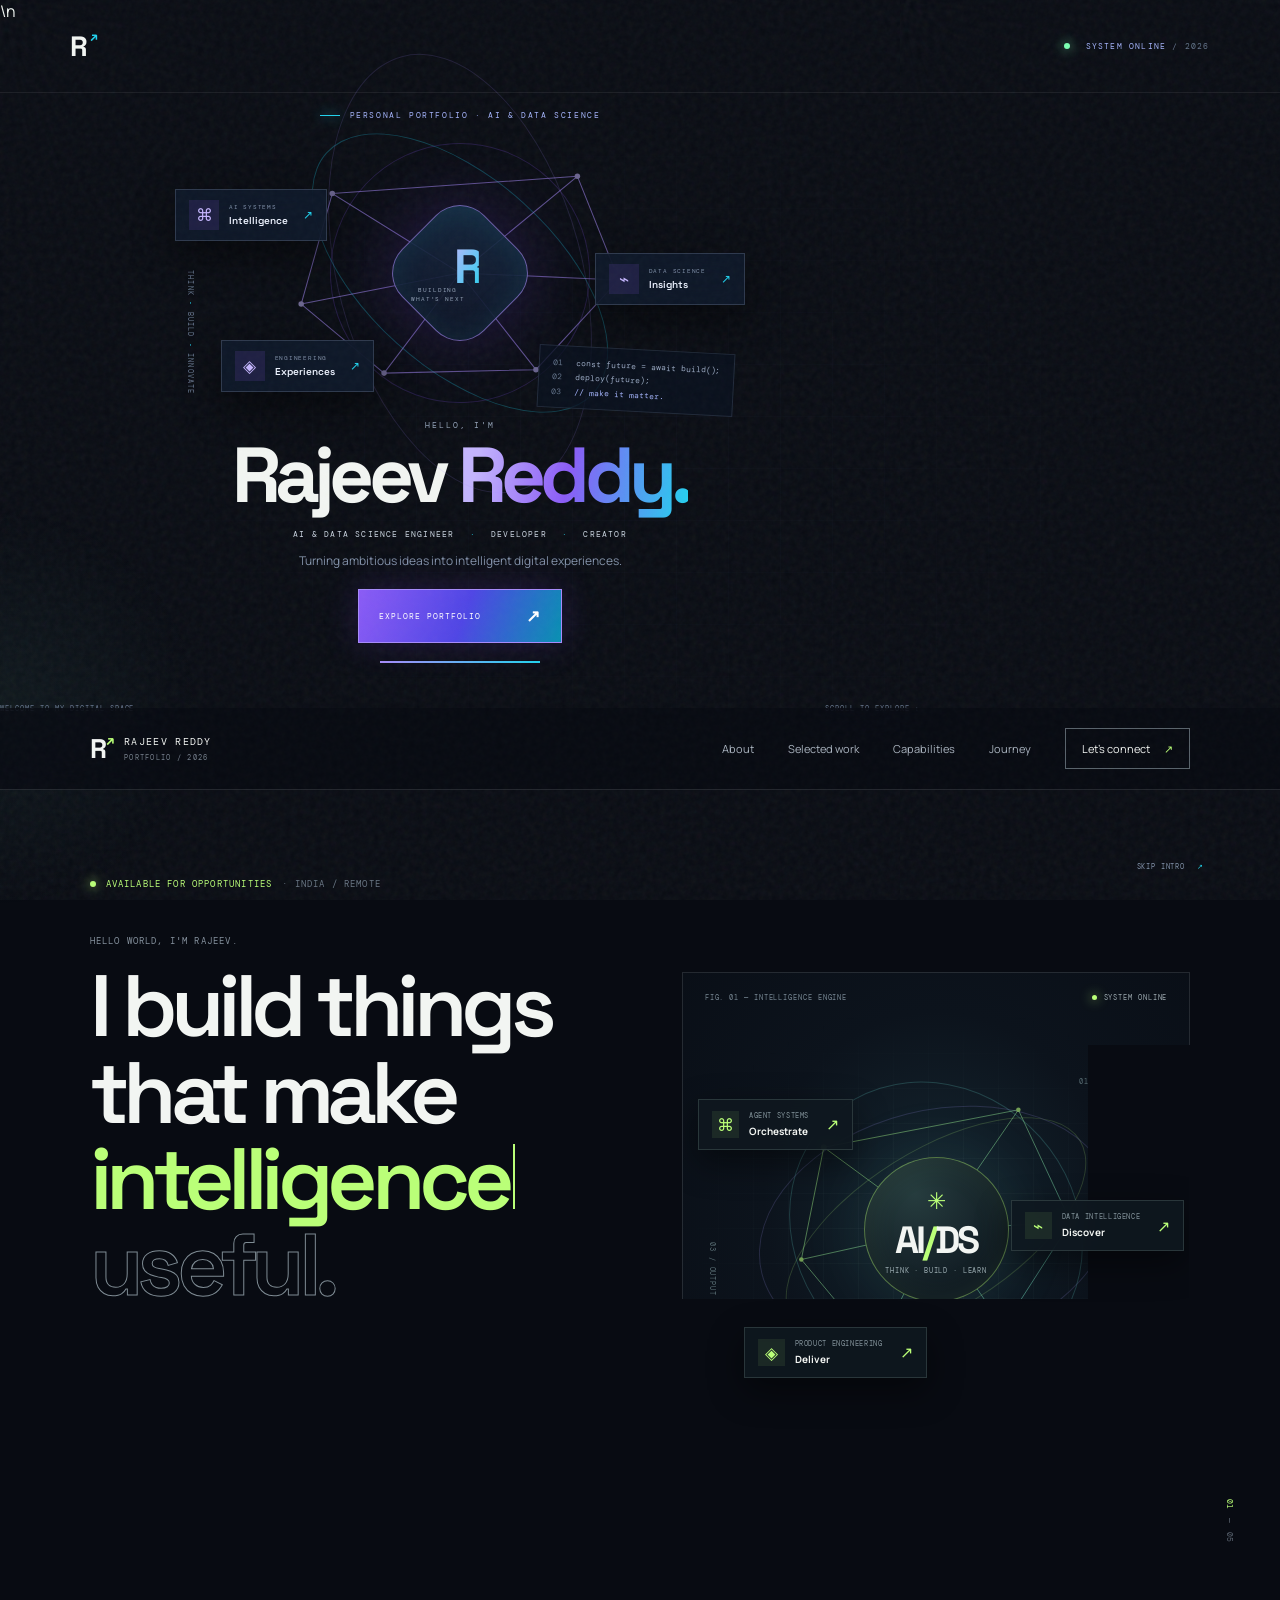
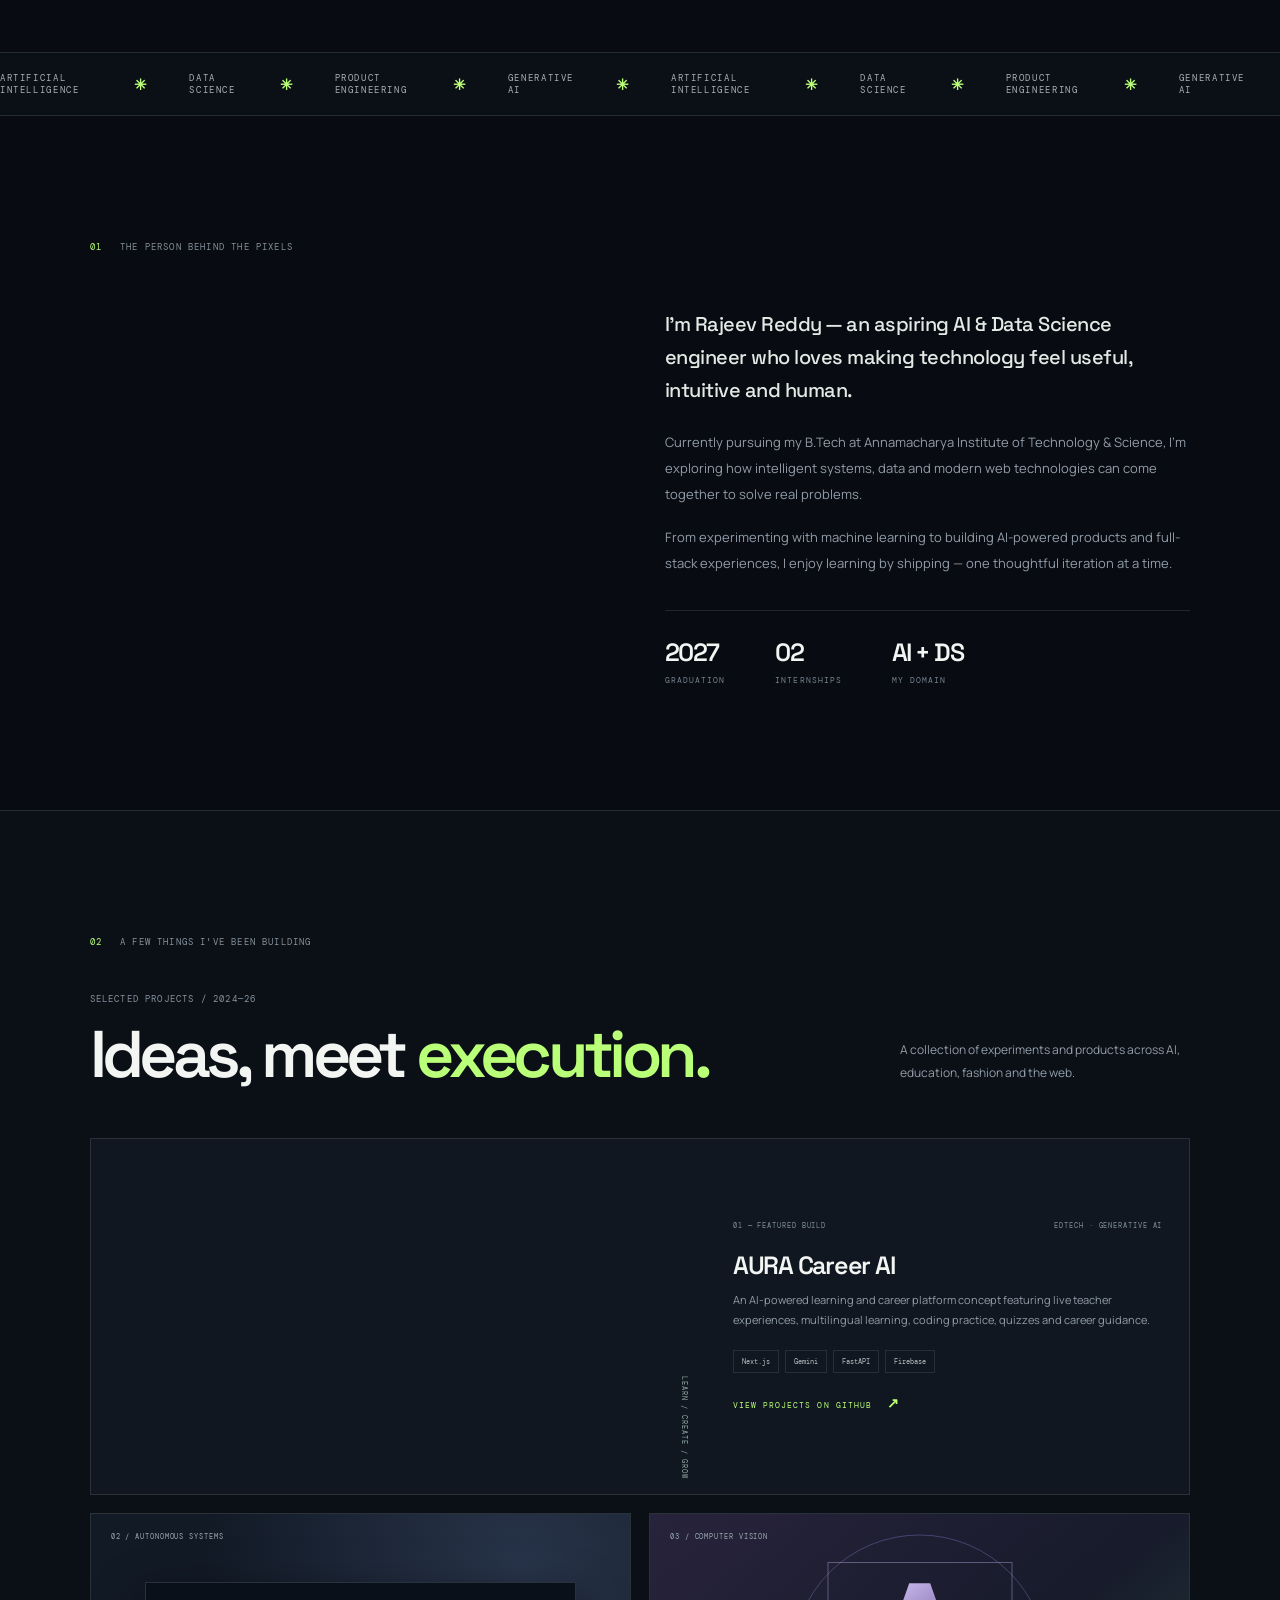
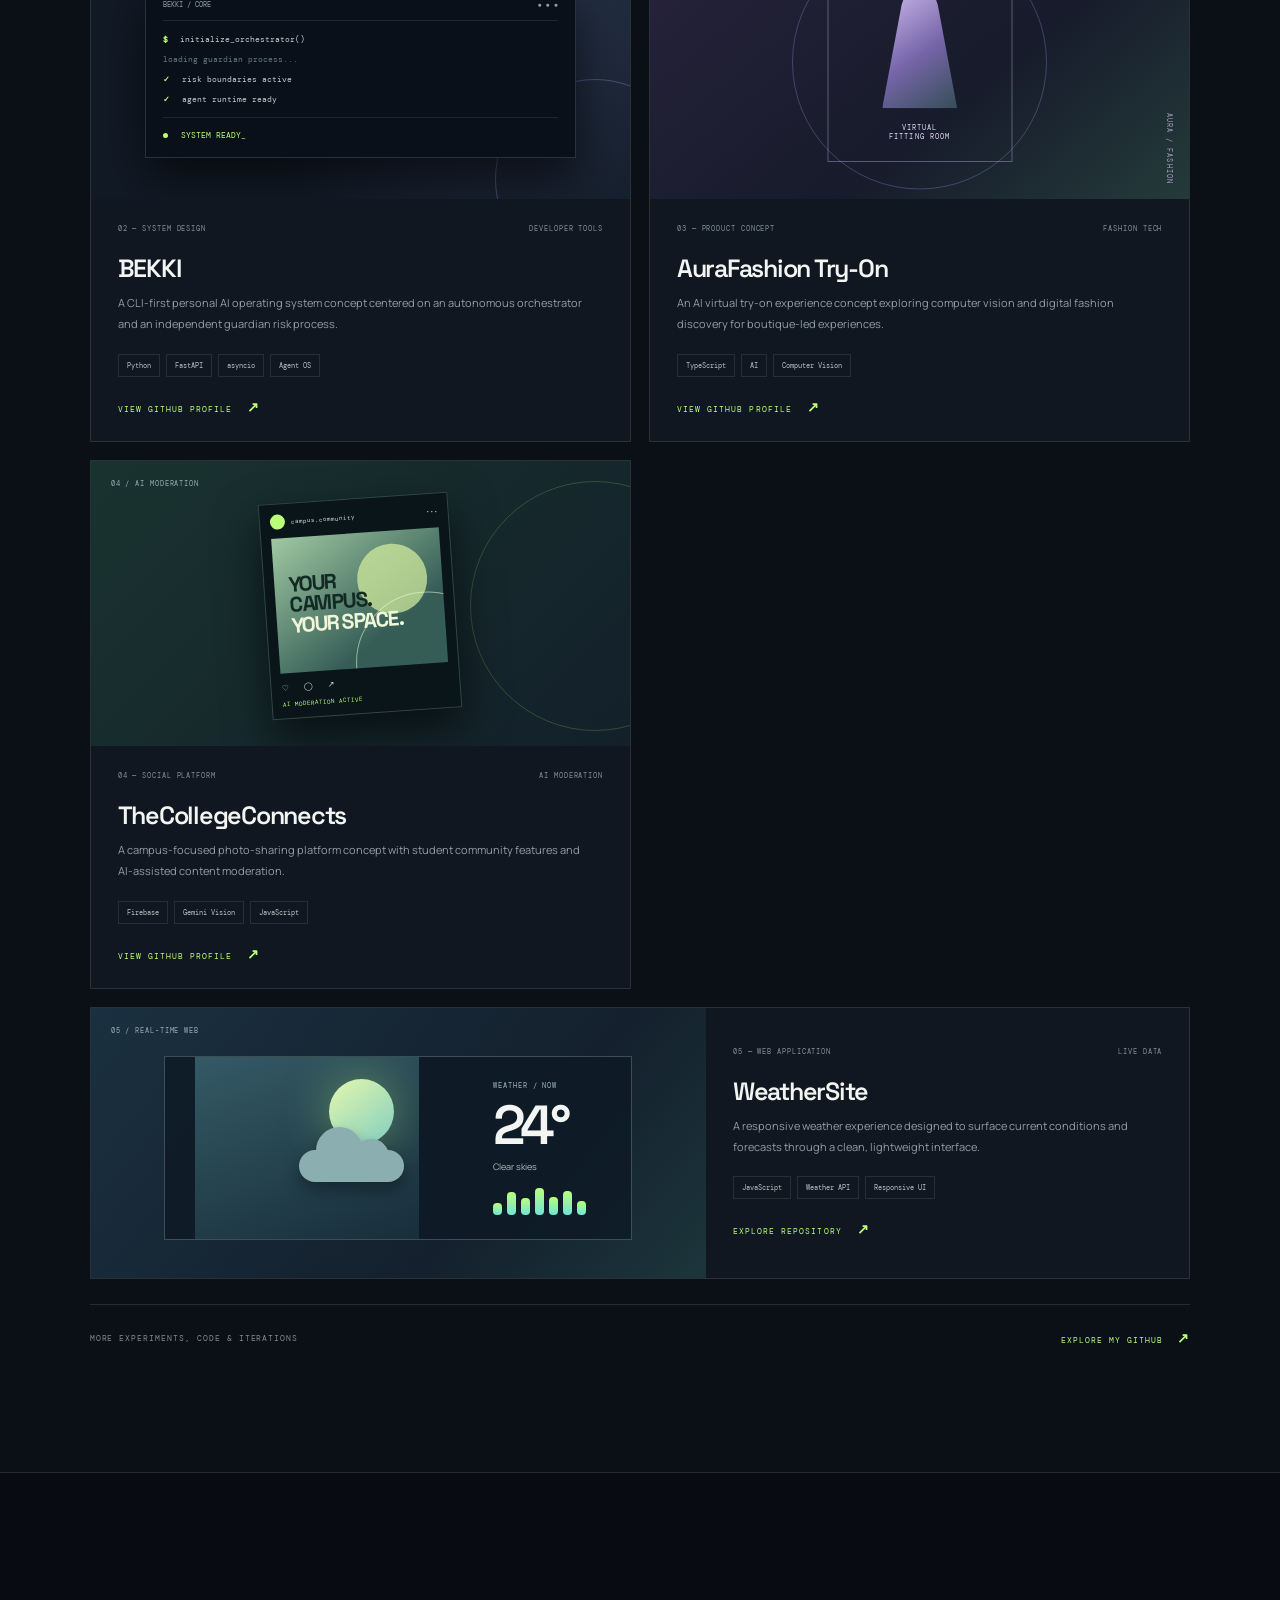
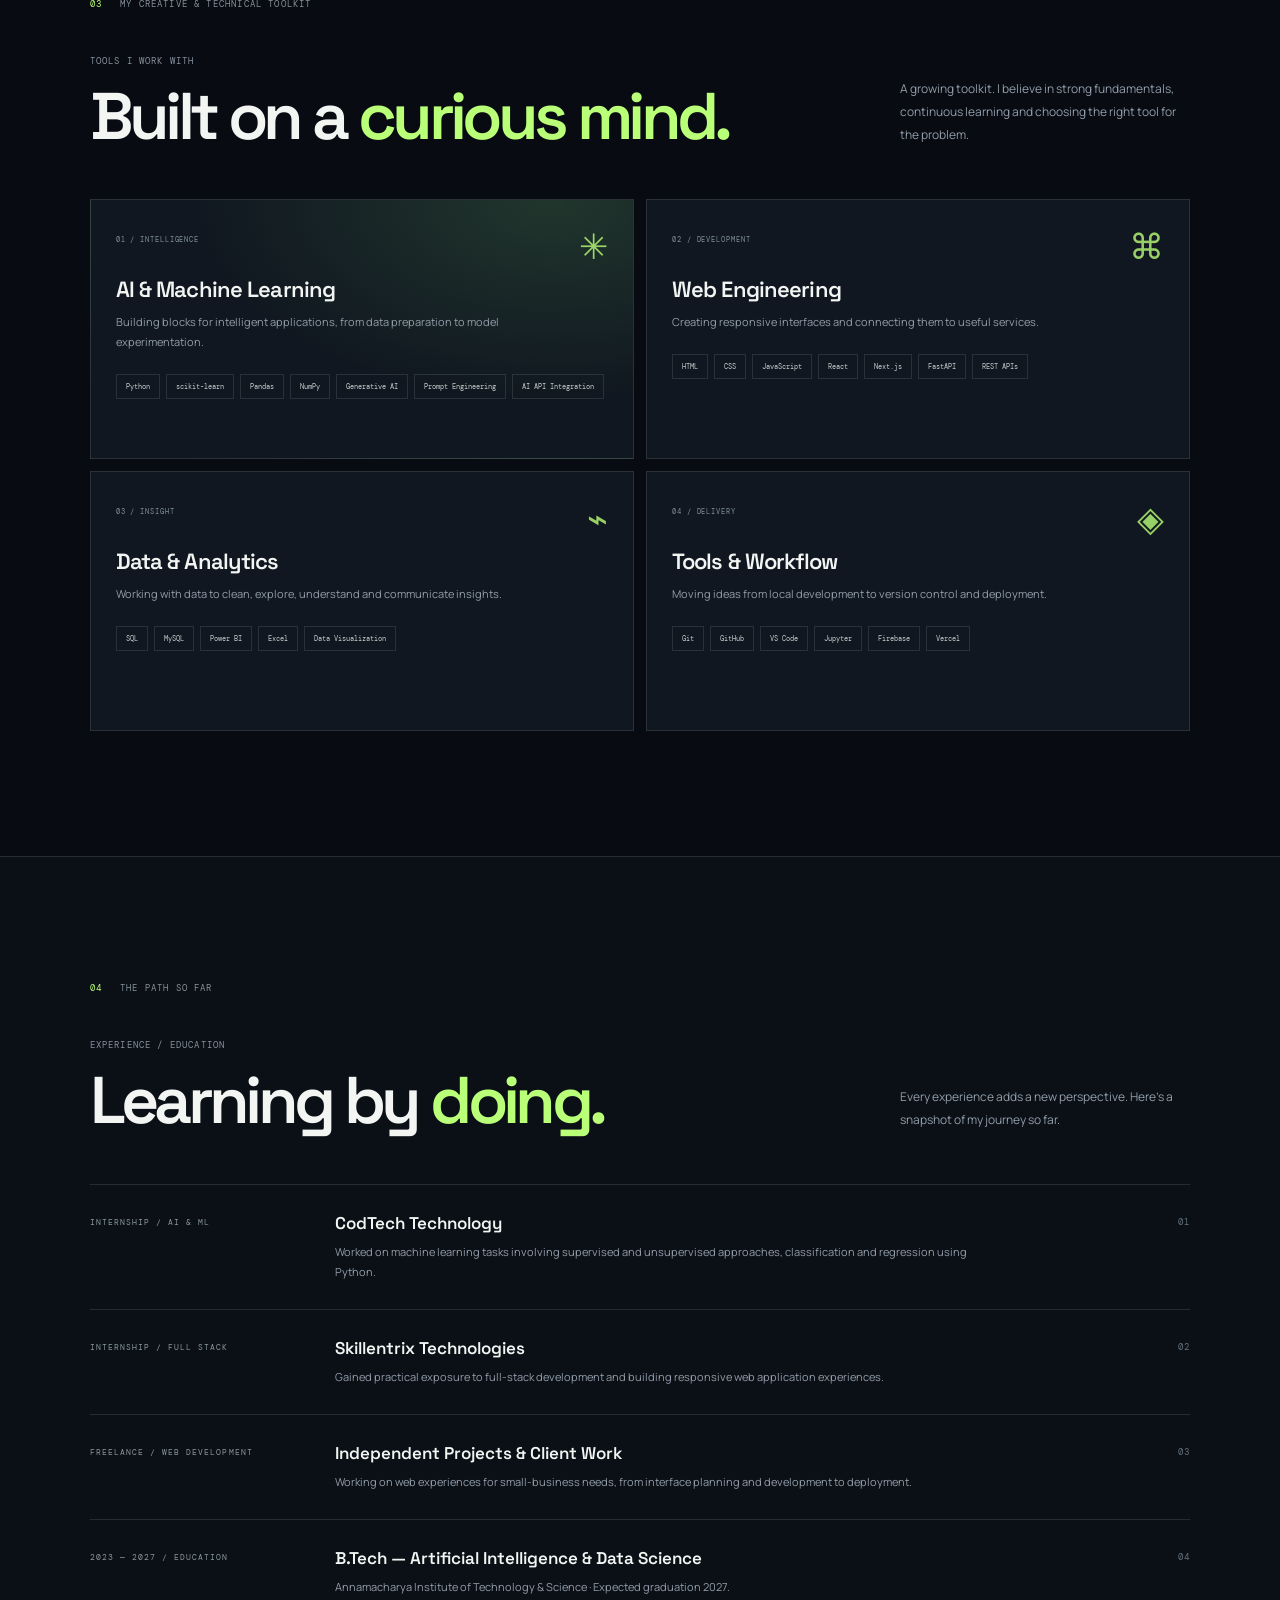
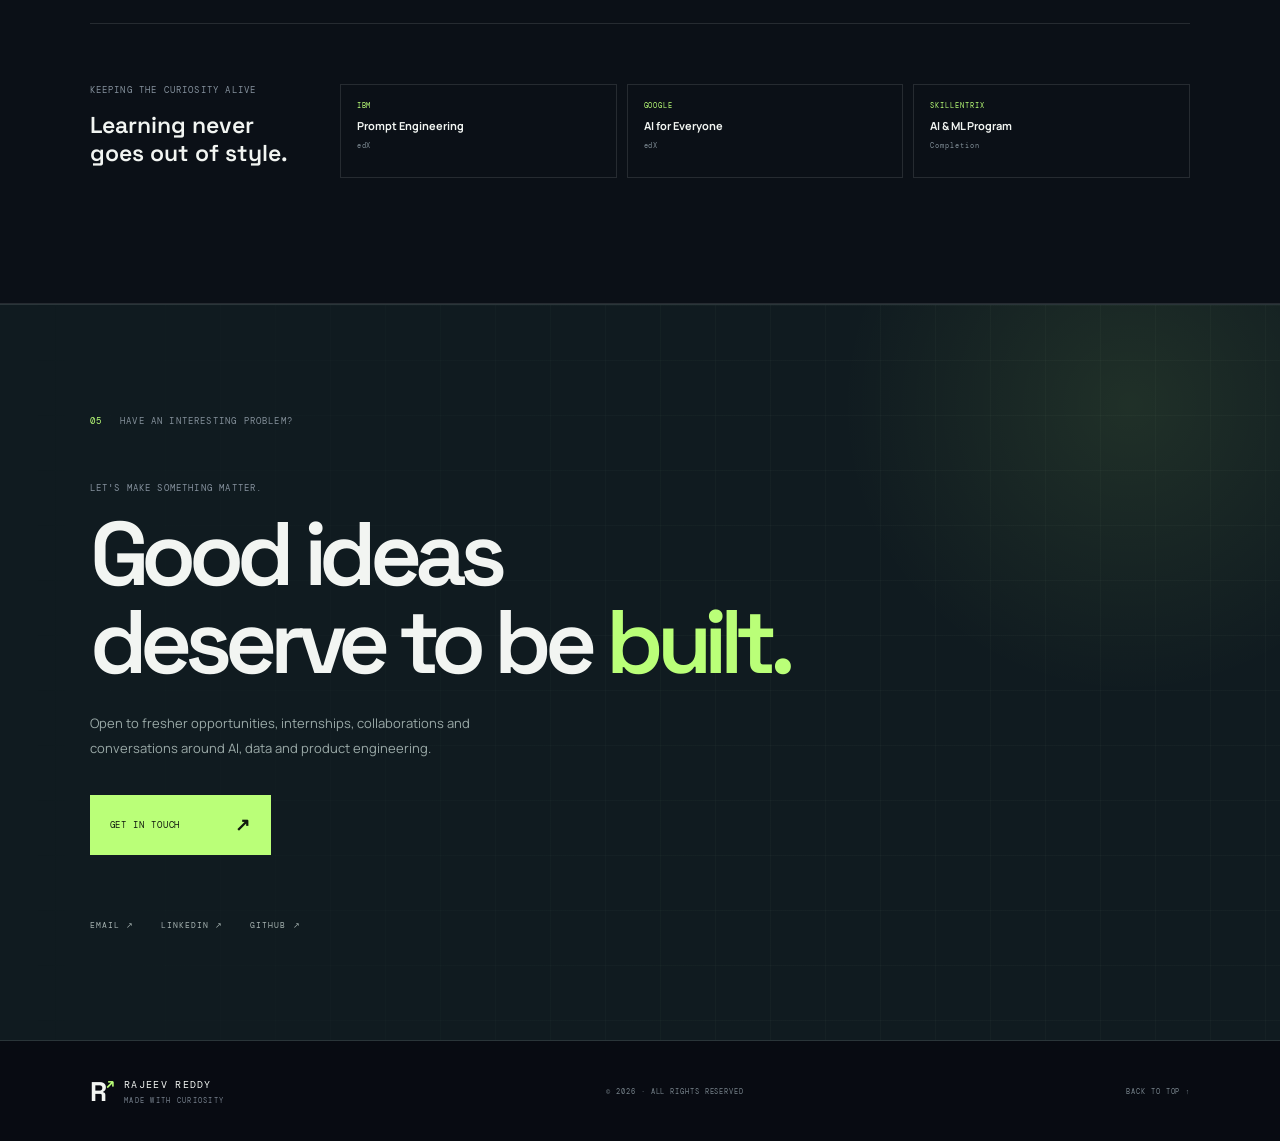
==== commit 11bf3ce0: "Add cinematic developer intro screen before portfolio" ====
--- a/portfolio/index.html
+++ b/portfolio/index.html
@@ -11,7 +11,33 @@
   <link href="https://fonts.googleapis.com/css2?family=DM+Mono:wght@400;500&family=Manrope:wght@400;500;600;700;800&family=Space+Grotesk:wght@400;500;600;700&display=swap" rel="stylesheet">
   <link rel="stylesheet" href="styles.css">
 </head>
-<body>
+<body>\n
+  <section class="intro-screen" id="intro-screen" aria-label="Portfolio introduction">
+    <div class="intro-noise"></div><div class="intro-grid"></div>
+    <div class="intro-top"><a class="intro-mark" href="#" aria-label="Rajeev Reddy">R<span>↗</span></a><span class="intro-status"><i></i> SYSTEM ONLINE <b> / 2026</b></span></div>
+    <div class="intro-content">
+      <div class="intro-kicker"><span></span> PERSONAL PORTFOLIO · AI & DATA SCIENCE</div>
+      <div class="intro-art" aria-hidden="true">
+        <div class="intro-orbit orbit-one"></div><div class="intro-orbit orbit-two"></div><div class="intro-orbit orbit-three"></div>
+        <svg class="intro-network" viewBox="0 0 600 420" fill="none"><path d="M300 210L115 95 70 255 190 355 410 350 530 220 470 70 300 210M115 95L470 70M70 255L300 210L530 220M190 355L300 210L410 350" stroke="url(#ig)" stroke-width="1.5"/><defs><linearGradient id="ig" x1="70" y1="70" x2="530" y2="355"><stop stop-color="#a78bfa"/><stop offset="1" stop-color="#22d3ee"/></linearGradient></defs><g fill="#c4b5fd"><circle cx="300" cy="210" r="6"/><circle cx="115" cy="95" r="4"/><circle cx="70" cy="255" r="4"/><circle cx="190" cy="355" r="4"/><circle cx="410" cy="350" r="4"/><circle cx="530" cy="220" r="4"/><circle cx="470" cy="70" r="4"/></g></svg>
+        <div class="intro-core"><span>R</span><small>BUILDING<br>WHAT'S NEXT</small></div>
+        <div class="intro-float intro-float-a"><i>⌘</i><span><small>AI SYSTEMS</small><b>Intelligence</b></span><em>↗</em></div>
+        <div class="intro-float intro-float-b"><i>⌁</i><span><small>DATA SCIENCE</small><b>Insights</b></span><em>↗</em></div>
+        <div class="intro-float intro-float-c"><i>◈</i><span><small>ENGINEERING</small><b>Experiences</b></span><em>↗</em></div>
+        <div class="intro-code"><span>01</span> const future = await build();<br><span>02</span> deploy(future);<br><span>03</span> <b>// make it matter.</b></div>
+        <div class="intro-chip">THINK <b>·</b> BUILD <b>·</b> INNOVATE</div>
+      </div>
+      <p class="intro-eyebrow">HELLO, I'M</p>
+      <h1>Rajeev <em>Reddy.</em></h1>
+      <p class="intro-role">AI & DATA SCIENCE ENGINEER <span>·</span> DEVELOPER <span>·</span> CREATOR</p>
+      <p class="intro-line">Turning ambitious ideas into intelligent digital experiences.</p>
+      <button class="intro-enter" id="intro-enter"><span>EXPLORE PORTFOLIO</span><b>↗</b></button>
+      <div class="intro-loading"><span></span></div>
+      <div class="intro-bottom-note"><span>WELCOME TO MY DIGITAL SPACE</span><span>SCROLL TO EXPLORE ↓</span></div>
+    </div>
+    <button class="intro-skip" id="intro-skip">SKIP INTRO <span>↗</span></button>
+  </section>
+
   <div class="noise" aria-hidden="true"></div><div class="cursor-glow" aria-hidden="true"></div>
   <div class="progress" aria-hidden="true"><span></span></div>
   <header class="header">
--- a/portfolio/styles.css
+++ b/portfolio/styles.css
@@ -1 +1,36 @@
-:root{--bg:#080b12;--panel:#101620;--panel2:#141e29;--ink:#f2f5f2;--muted:#929da9;--line:rgba(224,238,239,.12);--acid:#baff78;--mint:#70e4d9;--violet:#a99aff;--mono:"DM Mono",monospace;--sans:"Manrope",sans-serif;--display:"Space Grotesk",sans-serif}*{box-sizing:border-box}html{scroll-behavior:smooth;scroll-padding-top:90px}body{margin:0;background:var(--bg);color:var(--ink);font-family:var(--sans);overflow-x:hidden}a{color:inherit;text-decoration:none}button{font:inherit}.noise{position:fixed;inset:0;z-index:20;pointer-events:none;opacity:.035;background-image:url("data:image/svg+xml,%3Csvg viewBox='0 0 180 180' xmlns='http://www.w3.org/2000/svg'%3E%3Cfilter id='n'%3E%3CfeTurbulence type='fractalNoise' baseFrequency='.85' numOctaves='3' stitchTiles='stitch'/%3E%3C/filter%3E%3Crect width='100%25' height='100%25' filter='url(%23n)' opacity='.8'/%3E%3C/svg%3E")}.cursor-glow{position:fixed;width:420px;height:420px;border-radius:50%;pointer-events:none;z-index:0;background:radial-gradient(circle,rgba(120,224,196,.055),transparent 68%);transform:translate(-50%,-50%)}.progress{height:2px;position:fixed;z-index:30;top:0;left:0;right:0;background:transparent}.progress span{display:block;width:0;height:100%;background:linear-gradient(90deg,var(--acid),var(--mint),var(--violet))}.wrap{width:min(1160px,86%);margin-inline:auto}.header{height:82px;padding:0 7%;display:flex;align-items:center;justify-content:space-between;border-bottom:1px solid var(--line);position:sticky;top:0;z-index:15;background:rgba(8,11,18,.78);backdrop-filter:blur(22px)}.logo{display:flex;align-items:center;gap:12px}.logo-symbol{font:700 27px var(--display);letter-spacing:-.12em}.logo-symbol span{color:var(--acid);font-size:14px;vertical-align:top;margin-left:3px}.logo-name{font:10px var(--mono);letter-spacing:.13em}.logo-name small{display:block;font-size:7px;color:#77818d;letter-spacing:.18em;margin-top:5px}.nav{display:flex;align-items:center;gap:34px;color:#aab4bf;font-size:11px}.nav a{transition:color .2s}.nav a:hover{color:var(--acid)}.nav-contact{border:1px solid #59636b;padding:12px 16px;color:var(--ink)}.nav-contact span{color:var(--acid);margin-left:12px}.menu-btn{display:none;background:none;border:0}.hero{min-height:690px;padding:88px 0 76px;display:grid;grid-template-columns:1.05fr .95fr;align-items:center;position:relative;gap:30px}.hero-main{position:relative;z-index:2}.availability,.overline,.eyebrow,.hero-foot,.visual-top,.visual-bottom,.stage-coordinate,.section-tag,.art-label,.art-stamp,.project-meta,.tech-list,.project-link,.cap-index,.journey-date,.journey-number,.credential-list span,.credential-list small,.social-links,.footer>span,.footer>a:last-child{font:9px var(--mono);letter-spacing:.13em}.availability{display:flex;align-items:center;gap:10px;color:var(--acid);margin-bottom:45px}.availability i,.live i{width:6px;height:6px;border-radius:50%;background:var(--acid);box-shadow:0 0 12px var(--acid);animation:blink 1.8s infinite}.availability span{color:#687583}.overline,.eyebrow{color:#85919d;margin:0 0 16px}.hero h1{font:600 clamp(55px,6.8vw,88px)/.99 var(--display);letter-spacing:-.075em;margin:0}.type-wrap{white-space:nowrap;color:var(--acid)}.type-wrap i{display:inline-block;height:.75em;width:2px;background:var(--acid);margin-left:5px;animation:blink .8s steps(2) infinite}.outline-word{color:transparent;-webkit-text-stroke:1px #7f8c94}.hero-description{max-width:520px;color:var(--muted);font-size:14px;line-height:1.95;margin:28px 0 28px}.hero-description b{color:#e5ece9;font-weight:700}.hero-buttons{display:flex;gap:12px}.btn{display:inline-flex;align-items:center;gap:22px;padding:15px 18px;font-size:11px;font-weight:800;transition:.25s}.btn:hover{transform:translateY(-4px)}.btn-primary{background:var(--acid);color:#10170c}.btn-primary:hover{box-shadow:0 12px 35px #baff7830}.btn-outline{border:1px solid var(--line)}.btn span{font-size:17px}.hero-foot{display:flex;justify-content:space-between;max-width:440px;margin-top:65px;color:#687582;font-size:8px}.hero-foot b{color:var(--acid);margin-left:8px}.hero-visual{height:510px;position:relative;border:1px solid var(--line);background:radial-gradient(ellipse at 50% 45%,#152630 0,#0c131c 48%,#090e16 100%);overflow:hidden}.visual-top,.visual-bottom{position:absolute;left:22px;right:22px;display:flex;justify-content:space-between;color:#788894;font-size:7px;z-index:4}.visual-top{top:20px}.visual-bottom{bottom:18px}.live{display:flex;align-items:center;gap:7px;color:#9eabb1}.live i{width:5px;height:5px}.visual-stage{position:absolute;inset:45px 0 40px;display:grid;place-items:center}.stage-grid,.weather-grid{position:absolute;inset:0;background-image:linear-gradient(rgba(165,209,203,.045) 1px,transparent 1px),linear-gradient(90deg,rgba(165,209,203,.045) 1px,transparent 1px);background-size:35px 35px;mask-image:radial-gradient(ellipse at center,#000 10%,transparent 78%)}.halo{position:absolute;border:1px solid rgba(186,255,120,.18);border-radius:50%;transform:rotate(-32deg)}.halo-a{width:340px;height:160px;animation:orbit 19s linear infinite}.halo-b{width:310px;height:280px;border-color:#70e4d933;transform:rotate(48deg);animation:orbit 24s linear infinite reverse}.halo-c{width:240px;height:360px;border-color:#a99aff2c;transform:rotate(76deg);animation:orbit 32s linear infinite}.constellation{position:absolute;width:92%;height:92%;opacity:.58;animation:float 8s ease-in-out infinite}.core-card{width:145px;height:145px;position:relative;z-index:2;border-radius:50%;display:flex;flex-direction:column;align-items:center;justify-content:center;background:radial-gradient(circle at 35% 25%,#263c3e,#101a22 72%);border:1px solid #baff7866;box-shadow:0 0 70px #70e4d91a,inset 0 0 35px #baff7811}.core-icon{font-size:23px;color:var(--acid)}.core-card strong{font:700 38px var(--display);letter-spacing:-.08em}.core-card strong span{color:var(--acid)}.core-card small{font:7px var(--mono);letter-spacing:.12em;color:#9aabb0;margin-top:2px}.float-card{position:absolute;z-index:3;display:flex;align-items:center;gap:10px;padding:11px 13px;background:rgba(15,24,32,.9);border:1px solid #78918a45;box-shadow:0 12px 35px #0007;backdrop-filter:blur(10px);animation:float 5s ease-in-out infinite}.float-card>div{display:grid;gap:4px}.float-card small{font:7px var(--mono);letter-spacing:.09em;color:#83939a}.float-card b{font-size:10px}.float-card>i{font-style:normal;color:var(--acid);margin-left:7px}.float-icon{width:27px;height:27px;display:grid;place-items:center;background:#baff7815;color:var(--acid);font-size:17px}.card-agent{top:19%;left:3%}.card-data{right:1%;top:43%;animation-delay:-1.8s}.card-build{bottom:15%;left:12%;animation-delay:-3s}.stage-coordinate{position:absolute;color:#586c72;font-size:7px}.coord-one{top:14%;right:12%}.coord-two{bottom:18%;right:9%}.coord-three{top:53%;left:5%;writing-mode:vertical-rl}.hero-index{position:absolute;right:-45px;bottom:110px;display:flex;gap:9px;writing-mode:vertical-rl;color:#59636f;font:8px var(--mono)}.hero-index span:first-child{color:var(--acid)}.marquee{overflow:hidden;border-block:1px solid var(--line);background:#0b1017}.marquee-track{display:flex;align-items:center;justify-content:space-around;gap:42px;min-width:1300px;padding:19px 0;animation:marquee 35s linear infinite}.marquee-track span{font:9px var(--mono);letter-spacing:.18em;color:#a7b1b5}.marquee-track b{color:var(--acid);font-size:15px}@keyframes marquee{to{transform:translateX(-40%)}}.section{padding:125px 0}.section-tag{color:#84909a;margin-bottom:45px}.section-tag span{color:var(--acid);margin-right:12px}.about-layout{display:grid;grid-template-columns:.95fr 1.05fr;gap:100px}.about-title{position:relative}.about-title h2,.section-heading h2{font:600 clamp(42px,5.3vw,66px)/1.06 var(--display);letter-spacing:-.07em;margin:0}.about-title h2 em,.section-heading h2 em,.contact-inner h2 em{font-style:normal;color:var(--acid)}.signature{font:700 105px/.9 var(--display);color:#ffffff0a;margin-top:40px;letter-spacing:-.12em}.signature span{color:#baff7830}.about-copy{padding-top:10px}.about-copy p{font-size:13px;color:var(--muted);line-height:2;margin:0 0 17px}.about-copy .lead-copy{font:500 20px/1.65 var(--display);color:#e3e9e4;letter-spacing:-.025em;margin-bottom:22px}.about-stats{display:flex;gap:50px;border-top:1px solid var(--line);margin-top:34px;padding-top:25px}.about-stats div{display:grid;gap:7px}.about-stats strong{font:600 25px var(--display);letter-spacing:-.06em}.about-stats span{font:8px var(--mono);letter-spacing:.13em;color:#75828c}.work-section,.journey-section{background:#0b1017;border-block:1px solid var(--line)}.section-heading{display:flex;align-items:end;justify-content:space-between;gap:35px;margin-bottom:48px}.section-heading .eyebrow{margin-bottom:15px}.heading-note{max-width:290px;color:var(--muted);font-size:12px;line-height:1.9;margin:0 0 5px}.projects{display:grid;grid-template-columns:1fr 1fr;gap:18px}.project{min-width:0;background:#101720;border:1px solid var(--line);transition:transform .35s,border-color .35s;overflow:hidden}.project:hover{transform:translateY(-6px);border-color:#baff7855}.project-large,.project-wide{grid-column:span 2;display:grid;grid-template-columns:1.12fr .88fr}.project-art{height:285px;position:relative;overflow:hidden}.project-large .project-art{height:355px}.art-label{position:absolute;top:18px;left:20px;z-index:4;color:#9baab0;font-size:7px}.art-aura{background:radial-gradient(ellipse at 60% 45%,#294346,#14232c 55%,#101820)}.art-aura:before{content:"";position:absolute;width:340px;height:340px;border:1px solid #baff7830;border-radius:50%;top:50%;left:50%;transform:translate(-50%,-50%);box-shadow:0 0 90px #70e4d915}.aura-window{position:absolute;left:13%;top:20%;width:74%;height:66%;background:#0b131b;border:1px solid #7eaaa65c;box-shadow:0 25px 65px #0009;transform:perspective(900px) rotateY(-8deg) rotateX(3deg)}.window-head{height:35px;padding:0 14px;display:flex;align-items:center;justify-content:space-between;border-bottom:1px solid #ffffff17;font:7px var(--mono);letter-spacing:.1em;color:#a7b8b7}.window-brand{font-weight:500;color:#eaf2e9}.window-brand span{color:#8fa6a3}.window-head>span:last-child i{display:inline-block;width:5px;height:5px;border-radius:50%;background:var(--acid);margin-left:6px}.window-body{height:calc(100% - 35px);display:flex;align-items:center;gap:18px;padding:20px}.teacher-orb{flex:0 0 105px;height:105px;border-radius:50%;display:grid;place-items:center;background:radial-gradient(circle at 35% 30%,#d8ff9a,#56aaa0 50%,#1a3740);box-shadow:0 0 45px #70e4d944;color:#10201d;font-size:36px}.window-copy{display:flex;flex-direction:column;align-items:flex-start}.window-copy small{font:7px var(--mono);color:var(--acid);letter-spacing:.1em}.window-copy strong{font:600 25px/1.05 var(--display);letter-spacing:-.06em;margin:9px 0}.fake-lines{display:grid;gap:5px;width:100%;margin-bottom:13px}.fake-lines i{height:3px;background:#33434a;width:90%}.fake-lines i:nth-child(2){width:68%}.fake-lines i:nth-child(3){width:78%}.mini-button{font:7px var(--mono);color:#baff78;border:1px solid #baff7855;padding:7px 9px}.art-stamp{position:absolute;right:17px;bottom:15px;writing-mode:vertical-rl;color:#8fa6a3;font-size:7px}.project-details{padding:25px 27px;display:flex;flex-direction:column;justify-content:center}.project-meta{display:flex;justify-content:space-between;gap:10px;color:#829099;font-size:7px}.project-meta span:last-child{text-align:right}.project-details h3{font:600 25px var(--display);letter-spacing:-.05em;margin:19px 0 9px}.project-details p{font-size:11px;line-height:1.9;color:var(--muted);margin:0;max-width:470px}.tech-list{display:flex;flex-wrap:wrap;gap:6px;margin:19px 0 16px;letter-spacing:0}.tech-list span{padding:6px 8px;border:1px solid #ffffff19;color:#b4c0c2;font-size:7px}.project-link{color:var(--acid);font-size:8px;margin-top:5px}.project-link b{font-size:14px;margin-left:9px}.art-bekki{background:radial-gradient(circle at 80% 20%,#28344a,#121a26 65%)}.terminal-card{position:absolute;left:10%;top:24%;width:80%;padding:17px;background:#091019;border:1px solid #6d81904d;box-shadow:0 20px 45px #0009;z-index:2}.terminal-top{display:flex;justify-content:space-between;border-bottom:1px solid #ffffff17;padding-bottom:11px;color:#8fa0ad;font:7px var(--mono);margin-bottom:13px}.terminal-card p{font:8px var(--mono);color:#c0d0d0;margin:10px 0}.terminal-card p b{color:var(--acid);margin-right:7px}.terminal-card p.dim{color:#687984}.terminal-status{border-top:1px solid #ffffff17;padding-top:12px;margin-top:13px;color:var(--acid);font:8px var(--mono)}.terminal-status i{display:inline-block;width:5px;height:5px;border-radius:50%;background:var(--acid);margin-right:8px}.terminal-status span{animation:blink .8s steps(2) infinite}.bekki-ring{position:absolute;width:200px;height:200px;border:1px solid #a99aff55;border-radius:50%;right:-65px;bottom:-80px}.art-fashion{background:linear-gradient(140deg,#28233c,#171b2b 60%,#243b3a)}.fashion-stage{position:absolute;left:50%;top:52%;transform:translate(-50%,-50%);width:185px;height:200px;border:1px solid #c4b5ed66;display:flex;align-items:center;justify-content:flex-end;flex-direction:column;padding-bottom:20px;z-index:1}.fashion-silhouette{width:75px;height:125px;background:linear-gradient(145deg,#d4c4f2,#7665a9 55%,#354e57);clip-path:polygon(36% 0,64% 0,74% 17%,100% 100%,0 100%,26% 17%);filter:drop-shadow(0 0 22px #a99aff66);position:absolute;top:20px}.fashion-stage span{font:7px var(--mono);letter-spacing:.16em;text-align:center;color:#e3dafa}.fashion-orbit{position:absolute;width:255px;height:255px;border:1px solid #a99aff4a;border-radius:50%;top:50%;left:50%;transform:translate(-50%,-50%)}.fashion-side{position:absolute;right:15px;bottom:15px;writing-mode:vertical-rl;font:7px var(--mono);letter-spacing:.15em;color:#a89bbf}.art-campus{background:linear-gradient(135deg,#19332f,#13202a)}.campus-phone{position:absolute;width:190px;left:50%;top:51%;transform:translate(-50%,-50%) rotate(-4deg);padding:10px;background:#0a1519;border:1px solid #6b918366;box-shadow:0 20px 45px #0009;z-index:2}.phone-top{display:flex;align-items:center;gap:6px;font:6px var(--mono);color:#d0dfd9}.phone-top i{width:15px;height:15px;border-radius:50%;background:#baff78}.phone-top b{margin-left:auto}.campus-photo{height:135px;background:linear-gradient(145deg,#9fc8a2,#355d56 70%);margin:9px 0;position:relative;display:flex;align-items:center;padding:14px;overflow:hidden}.campus-photo:after{content:"";position:absolute;width:140px;height:140px;border:1px solid #efffdd88;border-radius:50%;right:-50px;bottom:-70px}.campus-photo span{font:700 21px/.98 var(--display);letter-spacing:-.07em;color:#122a23;z-index:1}.campus-photo em{font-style:normal;color:#f0f7d8}.photo-sun{position:absolute;width:70px;height:70px;border-radius:50%;background:#d8f2a0;right:15px;top:13px;opacity:.7}.phone-actions{font:8px var(--mono);color:#d5e0db}.phone-actions small{display:block;color:var(--acid);font-size:6px;margin-top:8px}.campus-orb{position:absolute;width:250px;height:250px;border:1px solid #baff7830;border-radius:50%;right:-90px;top:20px}.project-wide .project-art{height:270px}.art-weather{background:linear-gradient(130deg,#1a3040,#14202d 65%,#1c353b)}.weather-ui{position:absolute;left:12%;top:18%;width:76%;height:68%;border:1px solid #b9d8d044;background:#0d1a25cc;display:flex;align-items:center;justify-content:space-around;z-index:2}.weather-sky{width:48%;height:100%;position:relative;overflow:hidden;background:linear-gradient(160deg,#345a65,#182e3b)}.sun{position:absolute;width:65px;height:65px;border-radius:50%;background:linear-gradient(140deg,#e5f7ad,#82cfc0);top:22px;right:25px;box-shadow:0 0 50px #baff7866}.cloud{position:absolute;width:105px;height:32px;border-radius:40px;background:#8baeb0;top:93px;right:15px;filter:drop-shadow(0 8px 8px #0005)}.cloud:before,.cloud:after{content:"";position:absolute;bottom:8px;border-radius:50%;background:inherit}.cloud:before{width:47px;height:47px;left:17px}.cloud:after{width:35px;height:35px;right:15px}.weather-data{display:flex;flex-direction:column;padding:15px}.weather-data small{font:7px var(--mono);letter-spacing:.13em;color:#9eb4bc}.weather-data strong{font:600 55px var(--display);letter-spacing:-.09em}.weather-data>span{font-size:9px;color:#aebfc0}.weather-bars{display:flex;align-items:end;gap:5px;height:30px;margin-top:12px}.weather-bars i{width:9px;background:linear-gradient(var(--acid),var(--mint));height:40%;border-radius:4px}.weather-bars i:nth-child(2){height:75%}.weather-bars i:nth-child(3){height:55%}.weather-bars i:nth-child(4){height:90%}.weather-bars i:nth-child(5){height:60%}.weather-bars i:nth-child(6){height:80%}.weather-bars i:nth-child(7){height:45%}.weather-grid{opacity:.55}.all-work{display:flex;justify-content:space-between;align-items:center;border-top:1px solid var(--line);padding-top:24px;margin-top:25px;color:#7d8a91;font:8px var(--mono);letter-spacing:.12em}.all-work a{color:var(--acid)}.all-work b{font-size:14px;margin-left:9px}.capability-grid{display:grid;grid-template-columns:1fr 1fr;gap:12px}.capability{min-height:260px;padding:25px;background:#101720;border:1px solid var(--line);position:relative;overflow:hidden;transition:border-color .25s,transform .25s}.capability:hover{border-color:#baff7855;transform:translateY(-4px)}.cap-feature{background:radial-gradient(ellipse at 85% 0%,#21362d,#101720 55%)}.cap-index{color:#82909a;font-size:7px}.cap-symbol{position:absolute;right:25px;top:22px;font-size:35px;color:#baff78;opacity:.8}.capability h3{font:600 22px var(--display);letter-spacing:-.04em;margin:28px 0 9px}.capability p{max-width:430px;color:var(--muted);font-size:11px;line-height:1.8;margin:0}.pills{display:flex;flex-wrap:wrap;gap:6px;margin-top:22px}.pills span{font:7px var(--mono);padding:7px 9px;border:1px solid #ffffff1c;color:#c2cdca}.journey-list{border-top:1px solid var(--line)}.journey-item{display:grid;grid-template-columns:220px 1fr 35px;gap:25px;padding:27px 0;border-bottom:1px solid var(--line)}.journey-date{color:#89969d;font-size:8px;padding-top:5px}.journey-content h3{font:600 17px var(--display);margin:0 0 8px}.journey-content p{font-size:11px;line-height:1.8;color:var(--muted);margin:0;max-width:650px}.journey-number{text-align:right;color:#64717a;padding-top:4px}.credentials{display:grid;grid-template-columns:220px 1fr;gap:30px;padding-top:60px}.credentials h3{font:600 23px/1.2 var(--display);margin:10px 0}.credential-list{display:grid;grid-template-columns:repeat(3,1fr);gap:10px}.credential-list div{border:1px solid var(--line);padding:16px;display:flex;flex-direction:column;gap:8px}.credential-list span{color:var(--acid);font-size:7px}.credential-list strong{font-size:11px}.credential-list small{color:#7f8c95;font-size:7px}.contact-section{position:relative;overflow:hidden;padding:110px 0;background:#101b20;border-block:1px solid var(--line)}.contact-grid{position:absolute;inset:0;background-image:linear-gradient(#9bc6a00a 1px,transparent 1px),linear-gradient(90deg,#9bc6a00a 1px,transparent 1px);background-size:55px 55px;mask-image:linear-gradient(90deg,transparent,#000 60%)}.contact-orb{position:absolute;width:600px;height:600px;border-radius:50%;right:-150px;top:-200px;background:radial-gradient(circle,#baff7818,transparent 68%);pointer-events:none}.contact-inner{position:relative;z-index:1}.contact-inner .section-tag{margin-bottom:55px}.contact-inner h2{font:600 clamp(48px,7.5vw,90px)/.98 var(--display);letter-spacing:-.08em;margin:0}.contact-inner h2 em{color:var(--acid)}.contact-copy{max-width:450px;color:#9aa9a7;font-size:13px;line-height:1.9;margin:25px 0}.contact-button{display:inline-flex;align-items:center;gap:55px;padding:18px 20px;background:var(--acid);color:#11190e;font:9px var(--mono);letter-spacing:.1em;margin-top:10px;transition:.25s}.contact-button:hover{transform:translateY(-4px);box-shadow:0 15px 40px #baff7825}.contact-button b{font-size:18px}.social-links{display:flex;gap:27px;margin-top:65px;color:#a6b3b1;font-size:8px}.social-links a:hover{color:var(--acid)}.footer{min-height:100px;display:flex;align-items:center;justify-content:space-between;gap:20px}.footer>span,.footer>a:last-child{font-size:7px;color:#77838b}.footer>a:last-child:hover{color:var(--acid)}.reveal{opacity:0;transform:translateY(24px);transition:opacity .75s ease,transform .75s cubic-bezier(.2,.7,.2,1)}.reveal.visible{opacity:1;transform:none}::selection{background:var(--acid);color:#0a0d11}@keyframes blink{50%{opacity:.35}}@keyframes orbit{to{rotate:360deg}}@keyframes float{0%,100%{translate:0 0}50%{translate:0 -9px}}@media(max-width:950px){.hero{grid-template-columns:1fr .85fr;gap:15px}.hero h1{font-size:clamp(52px,7vw,72px)}.hero-visual{height:440px}.float-card{transform:scale(.85)}.about-layout{gap:55px}.project-details{padding:22px}.project-meta{flex-direction:column;gap:6px}.project-meta span:last-child{text-align:left}.journey-item{grid-template-columns:175px 1fr 25px}.credentials{grid-template-columns:175px 1fr}}@media(max-width:680px){.wrap{width:88%}.header{height:70px;padding:0 6%}.menu-btn{display:flex;flex-direction:column;gap:5px;padding:10px}.menu-btn span{width:22px;height:1px;background:#eaf0eb}.nav{display:none;position:absolute;top:70px;left:0;right:0;padding:15px 6% 22px;background:#0b1118;border-bottom:1px solid var(--line);flex-direction:column;align-items:stretch;gap:0}.nav.open{display:flex}.nav a{padding:14px 0;border-bottom:1px solid var(--line)}.nav .nav-contact{margin-top:12px;padding:13px;border:1px solid #59636b}.hero{display:flex;flex-direction:column;align-items:stretch;padding:68px 0 65px;gap:40px}.availability{font-size:7px;margin-bottom:34px}.hero h1{font-size:clamp(53px,13vw,78px)}.hero-description{font-size:12px;margin:22px 0}.hero-foot{margin-top:38px;font-size:7px}.hero-visual{height:390px;width:100%}.visual-top,.visual-bottom{left:13px;right:13px;font-size:6px}.halo-a{width:280px}.halo-b{width:260px;height:230px}.halo-c{height:300px}.core-card{width:125px;height:125px}.core-card strong{font-size:33px}.float-card{padding:8px;gap:7px}.float-card small{font-size:6px}.float-card b{font-size:8px}.float-icon{width:22px;height:22px}.card-agent{left:0}.card-data{right:0}.card-build{left:5%}.hero-index{display:none}.section{padding:85px 0}.section-tag{font-size:8px;margin-bottom:32px}.about-layout{grid-template-columns:1fr;gap:25px}.about-title h2,.section-heading h2{font-size:47px}.signature{font-size:75px;margin-top:15px}.about-copy .lead-copy{font-size:18px}.about-stats{gap:30px}.about-stats strong{font-size:22px}.section-heading{display:block;margin-bottom:30px}.heading-note{margin-top:17px}.projects{grid-template-columns:1fr;gap:13px}.project-large,.project-wide{grid-column:auto;display:flex;flex-direction:column}.project-art,.project-large .project-art,.project-wide .project-art{height:255px}.project-details{padding:21px}.project-meta{flex-direction:row}.project-meta span:last-child{text-align:right}.window-body{padding:12px;gap:10px}.teacher-orb{flex-basis:70px;height:70px;font-size:26px}.window-copy strong{font-size:20px}.window-copy small{font-size:6px}.aura-window{left:8%;width:84%;top:22%;height:64%}.project-details h3{font-size:23px}.all-work{font-size:7px;gap:12px}.capability-grid{grid-template-columns:1fr}.capability{min-height:230px;padding:22px}.journey-item{grid-template-columns:1fr 25px;gap:10px;padding:23px 0}.journey-date{grid-column:1/-1}.journey-content{grid-column:1}.journey-number{grid-column:2;grid-row:2}.credentials{grid-template-columns:1fr;gap:15px;padding-top:45px}.credential-list{grid-template-columns:1fr}.credential-list div{padding:13px}.contact-section{padding:85px 0}.contact-inner .section-tag{margin-bottom:40px}.contact-inner h2{font-size:clamp(48px,12vw,70px)}.social-links{flex-wrap:wrap;gap:18px;margin-top:48px}.footer{padding:25px 0;flex-wrap:wrap}.footer>span{order:3;width:100%}}@media(prefers-reduced-motion:reduce){*,*::before,*::after{animation-duration:.01ms!important;animation-iteration-count:1!important;scroll-behavior:auto!important;transition-duration:.01ms!important}.reveal{opacity:1;transform:none}.cursor-glow{display:none}}+:root{--bg:#080b12;--panel:#101620;--panel2:#141e29;--ink:#f2f5f2;--muted:#929da9;--line:rgba(224,238,239,.12);--acid:#baff78;--mint:#70e4d9;--violet:#a99aff;--mono:"DM Mono",monospace;--sans:"Manrope",sans-serif;--display:"Space Grotesk",sans-serif}*{box-sizing:border-box}html{scroll-behavior:smooth;scroll-padding-top:90px}body{margin:0;background:var(--bg);color:var(--ink);font-family:var(--sans);overflow-x:hidden}a{color:inherit;text-decoration:none}button{font:inherit}.noise{position:fixed;inset:0;z-index:20;pointer-events:none;opacity:.035;background-image:url("data:image/svg+xml,%3Csvg viewBox='0 0 180 180' xmlns='http://www.w3.org/2000/svg'%3E%3Cfilter id='n'%3E%3CfeTurbulence type='fractalNoise' baseFrequency='.85' numOctaves='3' stitchTiles='stitch'/%3E%3C/filter%3E%3Crect width='100%25' height='100%25' filter='url(%23n)' opacity='.8'/%3E%3C/svg%3E")}.cursor-glow{position:fixed;width:420px;height:420px;border-radius:50%;pointer-events:none;z-index:0;background:radial-gradient(circle,rgba(120,224,196,.055),transparent 68%);transform:translate(-50%,-50%)}.progress{height:2px;position:fixed;z-index:30;top:0;left:0;right:0;background:transparent}.progress span{display:block;width:0;height:100%;background:linear-gradient(90deg,var(--acid),var(--mint),var(--violet))}.wrap{width:min(1160px,86%);margin-inline:auto}.header{height:82px;padding:0 7%;display:flex;align-items:center;justify-content:space-between;border-bottom:1px solid var(--line);position:sticky;top:0;z-index:15;background:rgba(8,11,18,.78);backdrop-filter:blur(22px)}.logo{display:flex;align-items:center;gap:12px}.logo-symbol{font:700 27px var(--display);letter-spacing:-.12em}.logo-symbol span{color:var(--acid);font-size:14px;vertical-align:top;margin-left:3px}.logo-name{font:10px var(--mono);letter-spacing:.13em}.logo-name small{display:block;font-size:7px;color:#77818d;letter-spacing:.18em;margin-top:5px}.nav{display:flex;align-items:center;gap:34px;color:#aab4bf;font-size:11px}.nav a{transition:color .2s}.nav a:hover{color:var(--acid)}.nav-contact{border:1px solid #59636b;padding:12px 16px;color:var(--ink)}.nav-contact span{color:var(--acid);margin-left:12px}.menu-btn{display:none;background:none;border:0}.hero{min-height:690px;padding:88px 0 76px;display:grid;grid-template-columns:1.05fr .95fr;align-items:center;position:relative;gap:30px}.hero-main{position:relative;z-index:2}.availability,.overline,.eyebrow,.hero-foot,.visual-top,.visual-bottom,.stage-coordinate,.section-tag,.art-label,.art-stamp,.project-meta,.tech-list,.project-link,.cap-index,.journey-date,.journey-number,.credential-list span,.credential-list small,.social-links,.footer>span,.footer>a:last-child{font:9px var(--mono);letter-spacing:.13em}.availability{display:flex;align-items:center;gap:10px;color:var(--acid);margin-bottom:45px}.availability i,.live i{width:6px;height:6px;border-radius:50%;background:var(--acid);box-shadow:0 0 12px var(--acid);animation:blink 1.8s infinite}.availability span{color:#687583}.overline,.eyebrow{color:#85919d;margin:0 0 16px}.hero h1{font:600 clamp(55px,6.8vw,88px)/.99 var(--display);letter-spacing:-.075em;margin:0}.type-wrap{white-space:nowrap;color:var(--acid)}.type-wrap i{display:inline-block;height:.75em;width:2px;background:var(--acid);margin-left:5px;animation:blink .8s steps(2) infinite}.outline-word{color:transparent;-webkit-text-stroke:1px #7f8c94}.hero-description{max-width:520px;color:var(--muted);font-size:14px;line-height:1.95;margin:28px 0 28px}.hero-description b{color:#e5ece9;font-weight:700}.hero-buttons{display:flex;gap:12px}.btn{display:inline-flex;align-items:center;gap:22px;padding:15px 18px;font-size:11px;font-weight:800;transition:.25s}.btn:hover{transform:translateY(-4px)}.btn-primary{background:var(--acid);color:#10170c}.btn-primary:hover{box-shadow:0 12px 35px #baff7830}.btn-outline{border:1px solid var(--line)}.btn span{font-size:17px}.hero-foot{display:flex;justify-content:space-between;max-width:440px;margin-top:65px;color:#687582;font-size:8px}.hero-foot b{color:var(--acid);margin-left:8px}.hero-visual{height:510px;position:relative;border:1px solid var(--line);background:radial-gradient(ellipse at 50% 45%,#152630 0,#0c131c 48%,#090e16 100%);overflow:hidden}.visual-top,.visual-bottom{position:absolute;left:22px;right:22px;display:flex;justify-content:space-between;color:#788894;font-size:7px;z-index:4}.visual-top{top:20px}.visual-bottom{bottom:18px}.live{display:flex;align-items:center;gap:7px;color:#9eabb1}.live i{width:5px;height:5px}.visual-stage{position:absolute;inset:45px 0 40px;display:grid;place-items:center}.stage-grid,.weather-grid{position:absolute;inset:0;background-image:linear-gradient(rgba(165,209,203,.045) 1px,transparent 1px),linear-gradient(90deg,rgba(165,209,203,.045) 1px,transparent 1px);background-size:35px 35px;mask-image:radial-gradient(ellipse at center,#000 10%,transparent 78%)}.halo{position:absolute;border:1px solid rgba(186,255,120,.18);border-radius:50%;transform:rotate(-32deg)}.halo-a{width:340px;height:160px;animation:orbit 19s linear infinite}.halo-b{width:310px;height:280px;border-color:#70e4d933;transform:rotate(48deg);animation:orbit 24s linear infinite reverse}.halo-c{width:240px;height:360px;border-color:#a99aff2c;transform:rotate(76deg);animation:orbit 32s linear infinite}.constellation{position:absolute;width:92%;height:92%;opacity:.58;animation:float 8s ease-in-out infinite}.core-card{width:145px;height:145px;position:relative;z-index:2;border-radius:50%;display:flex;flex-direction:column;align-items:center;justify-content:center;background:radial-gradient(circle at 35% 25%,#263c3e,#101a22 72%);border:1px solid #baff7866;box-shadow:0 0 70px #70e4d91a,inset 0 0 35px #baff7811}.core-icon{font-size:23px;color:var(--acid)}.core-card strong{font:700 38px var(--display);letter-spacing:-.08em}.core-card strong span{color:var(--acid)}.core-card small{font:7px var(--mono);letter-spacing:.12em;color:#9aabb0;margin-top:2px}.float-card{position:absolute;z-index:3;display:flex;align-items:center;gap:10px;padding:11px 13px;background:rgba(15,24,32,.9);border:1px solid #78918a45;box-shadow:0 12px 35px #0007;backdrop-filter:blur(10px);animation:float 5s ease-in-out infinite}.float-card>div{display:grid;gap:4px}.float-card small{font:7px var(--mono);letter-spacing:.09em;color:#83939a}.float-card b{font-size:10px}.float-card>i{font-style:normal;color:var(--acid);margin-left:7px}.float-icon{width:27px;height:27px;display:grid;place-items:center;background:#baff7815;color:var(--acid);font-size:17px}.card-agent{top:19%;left:3%}.card-data{right:1%;top:43%;animation-delay:-1.8s}.card-build{bottom:15%;left:12%;animation-delay:-3s}.stage-coordinate{position:absolute;color:#586c72;font-size:7px}.coord-one{top:14%;right:12%}.coord-two{bottom:18%;right:9%}.coord-three{top:53%;left:5%;writing-mode:vertical-rl}.hero-index{position:absolute;right:-45px;bottom:110px;display:flex;gap:9px;writing-mode:vertical-rl;color:#59636f;font:8px var(--mono)}.hero-index span:first-child{color:var(--acid)}.marquee{overflow:hidden;border-block:1px solid var(--line);background:#0b1017}.marquee-track{display:flex;align-items:center;justify-content:space-around;gap:42px;min-width:1300px;padding:19px 0;animation:marquee 35s linear infinite}.marquee-track span{font:9px var(--mono);letter-spacing:.18em;color:#a7b1b5}.marquee-track b{color:var(--acid);font-size:15px}@keyframes marquee{to{transform:translateX(-40%)}}.section{padding:125px 0}.section-tag{color:#84909a;margin-bottom:45px}.section-tag span{color:var(--acid);margin-right:12px}.about-layout{display:grid;grid-template-columns:.95fr 1.05fr;gap:100px}.about-title{position:relative}.about-title h2,.section-heading h2{font:600 clamp(42px,5.3vw,66px)/1.06 var(--display);letter-spacing:-.07em;margin:0}.about-title h2 em,.section-heading h2 em,.contact-inner h2 em{font-style:normal;color:var(--acid)}.signature{font:700 105px/.9 var(--display);color:#ffffff0a;margin-top:40px;letter-spacing:-.12em}.signature span{color:#baff7830}.about-copy{padding-top:10px}.about-copy p{font-size:13px;color:var(--muted);line-height:2;margin:0 0 17px}.about-copy .lead-copy{font:500 20px/1.65 var(--display);color:#e3e9e4;letter-spacing:-.025em;margin-bottom:22px}.about-stats{display:flex;gap:50px;border-top:1px solid var(--line);margin-top:34px;padding-top:25px}.about-stats div{display:grid;gap:7px}.about-stats strong{font:600 25px var(--display);letter-spacing:-.06em}.about-stats span{font:8px var(--mono);letter-spacing:.13em;color:#75828c}.work-section,.journey-section{background:#0b1017;border-block:1px solid var(--line)}.section-heading{display:flex;align-items:end;justify-content:space-between;gap:35px;margin-bottom:48px}.section-heading .eyebrow{margin-bottom:15px}.heading-note{max-width:290px;color:var(--muted);font-size:12px;line-height:1.9;margin:0 0 5px}.projects{display:grid;grid-template-columns:1fr 1fr;gap:18px}.project{min-width:0;background:#101720;border:1px solid var(--line);transition:transform .35s,border-color .35s;overflow:hidden}.project:hover{transform:translateY(-6px);border-color:#baff7855}.project-large,.project-wide{grid-column:span 2;display:grid;grid-template-columns:1.12fr .88fr}.project-art{height:285px;position:relative;overflow:hidden}.project-large .project-art{height:355px}.art-label{position:absolute;top:18px;left:20px;z-index:4;color:#9baab0;font-size:7px}.art-aura{background:radial-gradient(ellipse at 60% 45%,#294346,#14232c 55%,#101820)}.art-aura:before{content:"";position:absolute;width:340px;height:340px;border:1px solid #baff7830;border-radius:50%;top:50%;left:50%;transform:translate(-50%,-50%);box-shadow:0 0 90px #70e4d915}.aura-window{position:absolute;left:13%;top:20%;width:74%;height:66%;background:#0b131b;border:1px solid #7eaaa65c;box-shadow:0 25px 65px #0009;transform:perspective(900px) rotateY(-8deg) rotateX(3deg)}.window-head{height:35px;padding:0 14px;display:flex;align-items:center;justify-content:space-between;border-bottom:1px solid #ffffff17;font:7px var(--mono);letter-spacing:.1em;color:#a7b8b7}.window-brand{font-weight:500;color:#eaf2e9}.window-brand span{color:#8fa6a3}.window-head>span:last-child i{display:inline-block;width:5px;height:5px;border-radius:50%;background:var(--acid);margin-left:6px}.window-body{height:calc(100% - 35px);display:flex;align-items:center;gap:18px;padding:20px}.teacher-orb{flex:0 0 105px;height:105px;border-radius:50%;display:grid;place-items:center;background:radial-gradient(circle at 35% 30%,#d8ff9a,#56aaa0 50%,#1a3740);box-shadow:0 0 45px #70e4d944;color:#10201d;font-size:36px}.window-copy{display:flex;flex-direction:column;align-items:flex-start}.window-copy small{font:7px var(--mono);color:var(--acid);letter-spacing:.1em}.window-copy strong{font:600 25px/1.05 var(--display);letter-spacing:-.06em;margin:9px 0}.fake-lines{display:grid;gap:5px;width:100%;margin-bottom:13px}.fake-lines i{height:3px;background:#33434a;width:90%}.fake-lines i:nth-child(2){width:68%}.fake-lines i:nth-child(3){width:78%}.mini-button{font:7px var(--mono);color:#baff78;border:1px solid #baff7855;padding:7px 9px}.art-stamp{position:absolute;right:17px;bottom:15px;writing-mode:vertical-rl;color:#8fa6a3;font-size:7px}.project-details{padding:25px 27px;display:flex;flex-direction:column;justify-content:center}.project-meta{display:flex;justify-content:space-between;gap:10px;color:#829099;font-size:7px}.project-meta span:last-child{text-align:right}.project-details h3{font:600 25px var(--display);letter-spacing:-.05em;margin:19px 0 9px}.project-details p{font-size:11px;line-height:1.9;color:var(--muted);margin:0;max-width:470px}.tech-list{display:flex;flex-wrap:wrap;gap:6px;margin:19px 0 16px;letter-spacing:0}.tech-list span{padding:6px 8px;border:1px solid #ffffff19;color:#b4c0c2;font-size:7px}.project-link{color:var(--acid);font-size:8px;margin-top:5px}.project-link b{font-size:14px;margin-left:9px}.art-bekki{background:radial-gradient(circle at 80% 20%,#28344a,#121a26 65%)}.terminal-card{position:absolute;left:10%;top:24%;width:80%;padding:17px;background:#091019;border:1px solid #6d81904d;box-shadow:0 20px 45px #0009;z-index:2}.terminal-top{display:flex;justify-content:space-between;border-bottom:1px solid #ffffff17;padding-bottom:11px;color:#8fa0ad;font:7px var(--mono);margin-bottom:13px}.terminal-card p{font:8px var(--mono);color:#c0d0d0;margin:10px 0}.terminal-card p b{color:var(--acid);margin-right:7px}.terminal-card p.dim{color:#687984}.terminal-status{border-top:1px solid #ffffff17;padding-top:12px;margin-top:13px;color:var(--acid);font:8px var(--mono)}.terminal-status i{display:inline-block;width:5px;height:5px;border-radius:50%;background:var(--acid);margin-right:8px}.terminal-status span{animation:blink .8s steps(2) infinite}.bekki-ring{position:absolute;width:200px;height:200px;border:1px solid #a99aff55;border-radius:50%;right:-65px;bottom:-80px}.art-fashion{background:linear-gradient(140deg,#28233c,#171b2b 60%,#243b3a)}.fashion-stage{position:absolute;left:50%;top:52%;transform:translate(-50%,-50%);width:185px;height:200px;border:1px solid #c4b5ed66;display:flex;align-items:center;justify-content:flex-end;flex-direction:column;padding-bottom:20px;z-index:1}.fashion-silhouette{width:75px;height:125px;background:linear-gradient(145deg,#d4c4f2,#7665a9 55%,#354e57);clip-path:polygon(36% 0,64% 0,74% 17%,100% 100%,0 100%,26% 17%);filter:drop-shadow(0 0 22px #a99aff66);position:absolute;top:20px}.fashion-stage span{font:7px var(--mono);letter-spacing:.16em;text-align:center;color:#e3dafa}.fashion-orbit{position:absolute;width:255px;height:255px;border:1px solid #a99aff4a;border-radius:50%;top:50%;left:50%;transform:translate(-50%,-50%)}.fashion-side{position:absolute;right:15px;bottom:15px;writing-mode:vertical-rl;font:7px var(--mono);letter-spacing:.15em;color:#a89bbf}.art-campus{background:linear-gradient(135deg,#19332f,#13202a)}.campus-phone{position:absolute;width:190px;left:50%;top:51%;transform:translate(-50%,-50%) rotate(-4deg);padding:10px;background:#0a1519;border:1px solid #6b918366;box-shadow:0 20px 45px #0009;z-index:2}.phone-top{display:flex;align-items:center;gap:6px;font:6px var(--mono);color:#d0dfd9}.phone-top i{width:15px;height:15px;border-radius:50%;background:#baff78}.phone-top b{margin-left:auto}.campus-photo{height:135px;background:linear-gradient(145deg,#9fc8a2,#355d56 70%);margin:9px 0;position:relative;display:flex;align-items:center;padding:14px;overflow:hidden}.campus-photo:after{content:"";position:absolute;width:140px;height:140px;border:1px solid #efffdd88;border-radius:50%;right:-50px;bottom:-70px}.campus-photo span{font:700 21px/.98 var(--display);letter-spacing:-.07em;color:#122a23;z-index:1}.campus-photo em{font-style:normal;color:#f0f7d8}.photo-sun{position:absolute;width:70px;height:70px;border-radius:50%;background:#d8f2a0;right:15px;top:13px;opacity:.7}.phone-actions{font:8px var(--mono);color:#d5e0db}.phone-actions small{display:block;color:var(--acid);font-size:6px;margin-top:8px}.campus-orb{position:absolute;width:250px;height:250px;border:1px solid #baff7830;border-radius:50%;right:-90px;top:20px}.project-wide .project-art{height:270px}.art-weather{background:linear-gradient(130deg,#1a3040,#14202d 65%,#1c353b)}.weather-ui{position:absolute;left:12%;top:18%;width:76%;height:68%;border:1px solid #b9d8d044;background:#0d1a25cc;display:flex;align-items:center;justify-content:space-around;z-index:2}.weather-sky{width:48%;height:100%;position:relative;overflow:hidden;background:linear-gradient(160deg,#345a65,#182e3b)}.sun{position:absolute;width:65px;height:65px;border-radius:50%;background:linear-gradient(140deg,#e5f7ad,#82cfc0);top:22px;right:25px;box-shadow:0 0 50px #baff7866}.cloud{position:absolute;width:105px;height:32px;border-radius:40px;background:#8baeb0;top:93px;right:15px;filter:drop-shadow(0 8px 8px #0005)}.cloud:before,.cloud:after{content:"";position:absolute;bottom:8px;border-radius:50%;background:inherit}.cloud:before{width:47px;height:47px;left:17px}.cloud:after{width:35px;height:35px;right:15px}.weather-data{display:flex;flex-direction:column;padding:15px}.weather-data small{font:7px var(--mono);letter-spacing:.13em;color:#9eb4bc}.weather-data strong{font:600 55px var(--display);letter-spacing:-.09em}.weather-data>span{font-size:9px;color:#aebfc0}.weather-bars{display:flex;align-items:end;gap:5px;height:30px;margin-top:12px}.weather-bars i{width:9px;background:linear-gradient(var(--acid),var(--mint));height:40%;border-radius:4px}.weather-bars i:nth-child(2){height:75%}.weather-bars i:nth-child(3){height:55%}.weather-bars i:nth-child(4){height:90%}.weather-bars i:nth-child(5){height:60%}.weather-bars i:nth-child(6){height:80%}.weather-bars i:nth-child(7){height:45%}.weather-grid{opacity:.55}.all-work{display:flex;justify-content:space-between;align-items:center;border-top:1px solid var(--line);padding-top:24px;margin-top:25px;color:#7d8a91;font:8px var(--mono);letter-spacing:.12em}.all-work a{color:var(--acid)}.all-work b{font-size:14px;margin-left:9px}.capability-grid{display:grid;grid-template-columns:1fr 1fr;gap:12px}.capability{min-height:260px;padding:25px;background:#101720;border:1px solid var(--line);position:relative;overflow:hidden;transition:border-color .25s,transform .25s}.capability:hover{border-color:#baff7855;transform:translateY(-4px)}.cap-feature{background:radial-gradient(ellipse at 85% 0%,#21362d,#101720 55%)}.cap-index{color:#82909a;font-size:7px}.cap-symbol{position:absolute;right:25px;top:22px;font-size:35px;color:#baff78;opacity:.8}.capability h3{font:600 22px var(--display);letter-spacing:-.04em;margin:28px 0 9px}.capability p{max-width:430px;color:var(--muted);font-size:11px;line-height:1.8;margin:0}.pills{display:flex;flex-wrap:wrap;gap:6px;margin-top:22px}.pills span{font:7px var(--mono);padding:7px 9px;border:1px solid #ffffff1c;color:#c2cdca}.journey-list{border-top:1px solid var(--line)}.journey-item{display:grid;grid-template-columns:220px 1fr 35px;gap:25px;padding:27px 0;border-bottom:1px solid var(--line)}.journey-date{color:#89969d;font-size:8px;padding-top:5px}.journey-content h3{font:600 17px var(--display);margin:0 0 8px}.journey-content p{font-size:11px;line-height:1.8;color:var(--muted);margin:0;max-width:650px}.journey-number{text-align:right;color:#64717a;padding-top:4px}.credentials{display:grid;grid-template-columns:220px 1fr;gap:30px;padding-top:60px}.credentials h3{font:600 23px/1.2 var(--display);margin:10px 0}.credential-list{display:grid;grid-template-columns:repeat(3,1fr);gap:10px}.credential-list div{border:1px solid var(--line);padding:16px;display:flex;flex-direction:column;gap:8px}.credential-list span{color:var(--acid);font-size:7px}.credential-list strong{font-size:11px}.credential-list small{color:#7f8c95;font-size:7px}.contact-section{position:relative;overflow:hidden;padding:110px 0;background:#101b20;border-block:1px solid var(--line)}.contact-grid{position:absolute;inset:0;background-image:linear-gradient(#9bc6a00a 1px,transparent 1px),linear-gradient(90deg,#9bc6a00a 1px,transparent 1px);background-size:55px 55px;mask-image:linear-gradient(90deg,transparent,#000 60%)}.contact-orb{position:absolute;width:600px;height:600px;border-radius:50%;right:-150px;top:-200px;background:radial-gradient(circle,#baff7818,transparent 68%);pointer-events:none}.contact-inner{position:relative;z-index:1}.contact-inner .section-tag{margin-bottom:55px}.contact-inner h2{font:600 clamp(48px,7.5vw,90px)/.98 var(--display);letter-spacing:-.08em;margin:0}.contact-inner h2 em{color:var(--acid)}.contact-copy{max-width:450px;color:#9aa9a7;font-size:13px;line-height:1.9;margin:25px 0}.contact-button{display:inline-flex;align-items:center;gap:55px;padding:18px 20px;background:var(--acid);color:#11190e;font:9px var(--mono);letter-spacing:.1em;margin-top:10px;transition:.25s}.contact-button:hover{transform:translateY(-4px);box-shadow:0 15px 40px #baff7825}.contact-button b{font-size:18px}.social-links{display:flex;gap:27px;margin-top:65px;color:#a6b3b1;font-size:8px}.social-links a:hover{color:var(--acid)}.footer{min-height:100px;display:flex;align-items:center;justify-content:space-between;gap:20px}.footer>span,.footer>a:last-child{font-size:7px;color:#77838b}.footer>a:last-child:hover{color:var(--acid)}.reveal{opacity:0;transform:translateY(24px);transition:opacity .75s ease,transform .75s cubic-bezier(.2,.7,.2,1)}.reveal.visible{opacity:1;transform:none}::selection{background:var(--acid);color:#0a0d11}@keyframes blink{50%{opacity:.35}}@keyframes orbit{to{rotate:360deg}}@keyframes float{0%,100%{translate:0 0}50%{translate:0 -9px}}@media(max-width:950px){.hero{grid-template-columns:1fr .85fr;gap:15px}.hero h1{font-size:clamp(52px,7vw,72px)}.hero-visual{height:440px}.float-card{transform:scale(.85)}.about-layout{gap:55px}.project-details{padding:22px}.project-meta{flex-direction:column;gap:6px}.project-meta span:last-child{text-align:left}.journey-item{grid-template-columns:175px 1fr 25px}.credentials{grid-template-columns:175px 1fr}}@media(max-width:680px){.wrap{width:88%}.header{height:70px;padding:0 6%}.menu-btn{display:flex;flex-direction:column;gap:5px;padding:10px}.menu-btn span{width:22px;height:1px;background:#eaf0eb}.nav{display:none;position:absolute;top:70px;left:0;right:0;padding:15px 6% 22px;background:#0b1118;border-bottom:1px solid var(--line);flex-direction:column;align-items:stretch;gap:0}.nav.open{display:flex}.nav a{padding:14px 0;border-bottom:1px solid var(--line)}.nav .nav-contact{margin-top:12px;padding:13px;border:1px solid #59636b}.hero{display:flex;flex-direction:column;align-items:stretch;padding:68px 0 65px;gap:40px}.availability{font-size:7px;margin-bottom:34px}.hero h1{font-size:clamp(53px,13vw,78px)}.hero-description{font-size:12px;margin:22px 0}.hero-foot{margin-top:38px;font-size:7px}.hero-visual{height:390px;width:100%}.visual-top,.visual-bottom{left:13px;right:13px;font-size:6px}.halo-a{width:280px}.halo-b{width:260px;height:230px}.halo-c{height:300px}.core-card{width:125px;height:125px}.core-card strong{font-size:33px}.float-card{padding:8px;gap:7px}.float-card small{font-size:6px}.float-card b{font-size:8px}.float-icon{width:22px;height:22px}.card-agent{left:0}.card-data{right:0}.card-build{left:5%}.hero-index{display:none}.section{padding:85px 0}.section-tag{font-size:8px;margin-bottom:32px}.about-layout{grid-template-columns:1fr;gap:25px}.about-title h2,.section-heading h2{font-size:47px}.signature{font-size:75px;margin-top:15px}.about-copy .lead-copy{font-size:18px}.about-stats{gap:30px}.about-stats strong{font-size:22px}.section-heading{display:block;margin-bottom:30px}.heading-note{margin-top:17px}.projects{grid-template-columns:1fr;gap:13px}.project-large,.project-wide{grid-column:auto;display:flex;flex-direction:column}.project-art,.project-large .project-art,.project-wide .project-art{height:255px}.project-details{padding:21px}.project-meta{flex-direction:row}.project-meta span:last-child{text-align:right}.window-body{padding:12px;gap:10px}.teacher-orb{flex-basis:70px;height:70px;font-size:26px}.window-copy strong{font-size:20px}.window-copy small{font-size:6px}.aura-window{left:8%;width:84%;top:22%;height:64%}.project-details h3{font-size:23px}.all-work{font-size:7px;gap:12px}.capability-grid{grid-template-columns:1fr}.capability{min-height:230px;padding:22px}.journey-item{grid-template-columns:1fr 25px;gap:10px;padding:23px 0}.journey-date{grid-column:1/-1}.journey-content{grid-column:1}.journey-number{grid-column:2;grid-row:2}.credentials{grid-template-columns:1fr;gap:15px;padding-top:45px}.credential-list{grid-template-columns:1fr}.credential-list div{padding:13px}.contact-section{padding:85px 0}.contact-inner .section-tag{margin-bottom:40px}.contact-inner h2{font-size:clamp(48px,12vw,70px)}.social-links{flex-wrap:wrap;gap:18px;margin-top:48px}.footer{padding:25px 0;flex-wrap:wrap}.footer>span{order:3;width:100%}}@media(prefers-reduced-motion:reduce){*,*::before,*::after{animation-duration:.01ms!important;animation-iteration-count:1!important;scroll-behavior:auto!important;transition-duration:.01ms!important}.reveal{opacity:1;transform:none}.cursor-glow{display:none}}\n
+/* Cinematic portfolio intro */
+.intro-screen{position:fixed;inset:0;z-index:1000;overflow:hidden;display:flex;flex-direction:column;align-items:center;justify-content:center;background:radial-gradient(ellipse at 50% 38%,#18243b 0,#0b1020 42%,#05070d 100%);color:#f7f8ff;isolation:isolate;transition:opacity .85s ease,visibility .85s ease}
+.intro-screen.is-leaving{opacity:0;visibility:hidden;pointer-events:none}
+.intro-noise{position:absolute;inset:0;opacity:.045;pointer-events:none;background-image:url("data:image/svg+xml,%3Csvg viewBox='0 0 180 180' xmlns='http://www.w3.org/2000/svg'%3E%3Cfilter id='n'%3E%3CfeTurbulence type='fractalNoise' baseFrequency='.8' numOctaves='3' stitchTiles='stitch'/%3E%3C/filter%3E%3Crect width='100%25' height='100%25' filter='url(%23n)'/%3E%3C/svg%3E")}
+.intro-grid{position:absolute;inset:0;opacity:.25;background-image:linear-gradient(#8ba7ff12 1px,transparent 1px),linear-gradient(90deg,#8ba7ff12 1px,transparent 1px);background-size:52px 52px;mask-image:radial-gradient(ellipse at center,#000 10%,transparent 78%)}
+.intro-top{position:absolute;top:0;left:0;right:0;padding:28px 5.5%;display:flex;justify-content:space-between;align-items:center;border-bottom:1px solid #ffffff12;z-index:2}
+.intro-mark{font:700 28px var(--display);letter-spacing:-.1em}.intro-mark span{font-size:13px;color:#22d3ee;vertical-align:top;margin-left:4px}
+.intro-status{font:8px var(--mono);letter-spacing:.15em;color:#a5b4fc}.intro-status i{display:inline-block;width:6px;height:6px;background:#7cffb2;border-radius:50%;box-shadow:0 0 12px #7cffb2;margin-right:9px}.intro-status b{color:#64748b;font-weight:400}
+.intro-content{position:relative;z-index:1;width:min(920px,90vw);text-align:center;padding:88px 0 45px;display:flex;align-items:center;flex-direction:column}
+.intro-kicker{font:8px var(--mono);letter-spacing:.2em;color:#a5b4fc;display:flex;align-items:center;gap:10px}.intro-kicker span{width:20px;height:1px;background:#22d3ee;box-shadow:0 0 12px #22d3ee}
+.intro-art{width:min(570px,80vw);height:290px;position:relative;margin:8px auto -2px;display:grid;place-items:center}
+.intro-orbit{position:absolute;border:1px solid #8b5cf633;border-radius:50%;width:260px;height:260px;transform:rotate(-25deg);animation:introSpin 24s linear infinite}
+.orbit-two{width:360px;height:190px;border-color:#22d3ee44;transform:rotate(42deg);animation-duration:19s;animation-direction:reverse}
+.orbit-three{width:450px;height:245px;border-color:#a78bfa25;transform:rotate(75deg);animation-duration:31s}
+.intro-network{position:absolute;width:100%;height:100%;opacity:.52;animation:introFloat 7s ease-in-out infinite}
+.intro-core{position:relative;z-index:2;width:116px;height:116px;border:1px solid #a78bfa99;border-radius:34px;transform:rotate(45deg);background:linear-gradient(145deg,#172c45dd,#101426ee);box-shadow:0 0 70px #7c3aed3a,inset 0 0 30px #22d3ee18;display:flex;align-items:center;justify-content:center;flex-direction:column}
+.intro-core span,.intro-core small{transform:rotate(-45deg)}.intro-core span{font:700 48px var(--display);letter-spacing:-.1em;background:linear-gradient(120deg,#c4b5fd,#22d3ee);color:transparent;background-clip:text}.intro-core small{font:6px var(--mono);letter-spacing:.14em;line-height:1.5;color:#94a3b8;text-align:center;margin-top:1px}
+.intro-float{position:absolute;z-index:3;display:flex;align-items:center;gap:10px;padding:10px 13px;background:#101a2bdc;border:1px solid #8b9dbb40;box-shadow:0 15px 40px #0007;backdrop-filter:blur(12px);text-align:left;animation:introFloat 5s ease-in-out infinite}
+.intro-float>i{width:30px;height:30px;display:grid;place-items:center;font-style:normal;color:#c4b5fd;background:#8b5cf622;font-size:17px}.intro-float span{display:grid;gap:3px}.intro-float small{font:6px var(--mono);letter-spacing:.13em;color:#8494ad}.intro-float b{font:600 10px var(--display);color:#edf3ff}.intro-float em{font:normal 12px var(--mono);color:#22d3ee;margin-left:5px}
+.intro-float-a{left:0;top:21%}.intro-float-b{right:0;top:43%;animation-delay:-1.7s}.intro-float-c{left:8%;bottom:9%;animation-delay:-3s}
+.intro-code{position:absolute;right:2%;bottom:2%;text-align:left;font:8px/1.8 var(--mono);color:#9aa9c2;background:#0b1220c9;border:1px solid #8b9dbb30;padding:9px 13px;transform:rotate(3deg)}.intro-code span{color:#64748b;margin-right:8px}.intro-code b{color:#a5b4fc;font-weight:400}
+.intro-chip{position:absolute;left:2%;bottom:8%;font:7px var(--mono);letter-spacing:.17em;color:#64748b;writing-mode:vertical-rl}.intro-chip b{color:#22d3ee}
+.intro-eyebrow{font:8px var(--mono);letter-spacing:.25em;color:#94a3b8;margin:4px 0 7px}
+.intro-content h1{font:700 clamp(48px,7vw,78px)/.98 var(--display);letter-spacing:-.075em;margin:0}.intro-content h1 em{font-style:normal;background:linear-gradient(100deg,#c4b5fd 10%,#8b5cf6 48%,#22d3ee 100%);color:transparent;background-clip:text}
+.intro-role{font:8px var(--mono);letter-spacing:.15em;color:#cbd5e1;margin:16px 0 0}.intro-role span{color:#22d3ee;margin:0 9px}
+.intro-line{font-size:12px;color:#8392a9;margin:13px 0 20px}
+.intro-enter{display:flex;align-items:center;gap:45px;padding:15px 20px;border:1px solid #a78bfa;background:linear-gradient(110deg,#8b5cf6 0%,#4f46e5 52%,#0891b2 100%);color:white;font:8px var(--mono);letter-spacing:.13em;box-shadow:0 0 35px #7c3aed35;cursor:pointer;transition:transform .25s,box-shadow .25s}
+.intro-enter:hover{transform:translateY(-4px);box-shadow:0 12px 45px #22d3ee35}.intro-enter b{font-size:17px}
+.intro-loading{width:160px;height:2px;background:#27344b;margin-top:18px;overflow:hidden}.intro-loading span{display:block;height:100%;width:0;background:linear-gradient(90deg,#a78bfa,#22d3ee);animation:introLoad 3.2s ease forwards}
+.intro-bottom-note{position:absolute;bottom:-5px;left:0;right:0;display:flex;justify-content:space-between;font:7px var(--mono);letter-spacing:.14em;color:#64748b}
+.intro-skip{position:absolute;right:5.5%;bottom:28px;background:none;border:0;color:#8292aa;font:7px var(--mono);letter-spacing:.12em;cursor:pointer;z-index:3}.intro-skip span{color:#22d3ee;margin-left:7px}
+@keyframes introSpin{to{rotate:360deg}}@keyframes introFloat{0%,100%{translate:0 0}50%{translate:0 -9px}}@keyframes introLoad{to{width:100%}}
+@media(max-width:650px){.intro-top{padding:19px 6%}.intro-content{padding-top:80px;width:90vw}.intro-art{height:225px;width:94vw;margin:10px auto 2px}.intro-orbit{width:190px;height:190px}.orbit-two{width:270px;height:145px}.orbit-three{width:330px;height:185px}.intro-core{width:90px;height:90px;border-radius:26px}.intro-core span{font-size:39px}.intro-float{padding:7px 8px;gap:6px}.intro-float>i{width:23px;height:23px;font-size:13px}.intro-float small{font-size:5px}.intro-float b{font-size:8px}.intro-float-a{left:-1%;top:15%}.intro-float-b{right:-1%;top:45%}.intro-float-c{left:0;bottom:4%}.intro-code{right:0;bottom:0;font-size:6px;padding:6px 8px}.intro-chip{left:0;bottom:9%;font-size:5px}.intro-content h1{font-size:clamp(46px,12vw,65px)}.intro-role{font-size:6px;letter-spacing:.09em}.intro-role span{margin:0 4px}.intro-line{font-size:10px}.intro-bottom-note{font-size:5px;letter-spacing:.08em}.intro-skip{right:6%;bottom:18px}.intro-status{font-size:6px}}
+@media(max-height:720px) and (min-width:651px){.intro-content{transform:scale(.83);padding-top:65px}.intro-art{height:245px}}
+@media(prefers-reduced-motion:reduce){.intro-orbit,.intro-network,.intro-float,.intro-loading span{animation:none}.intro-loading span{width:100%}}
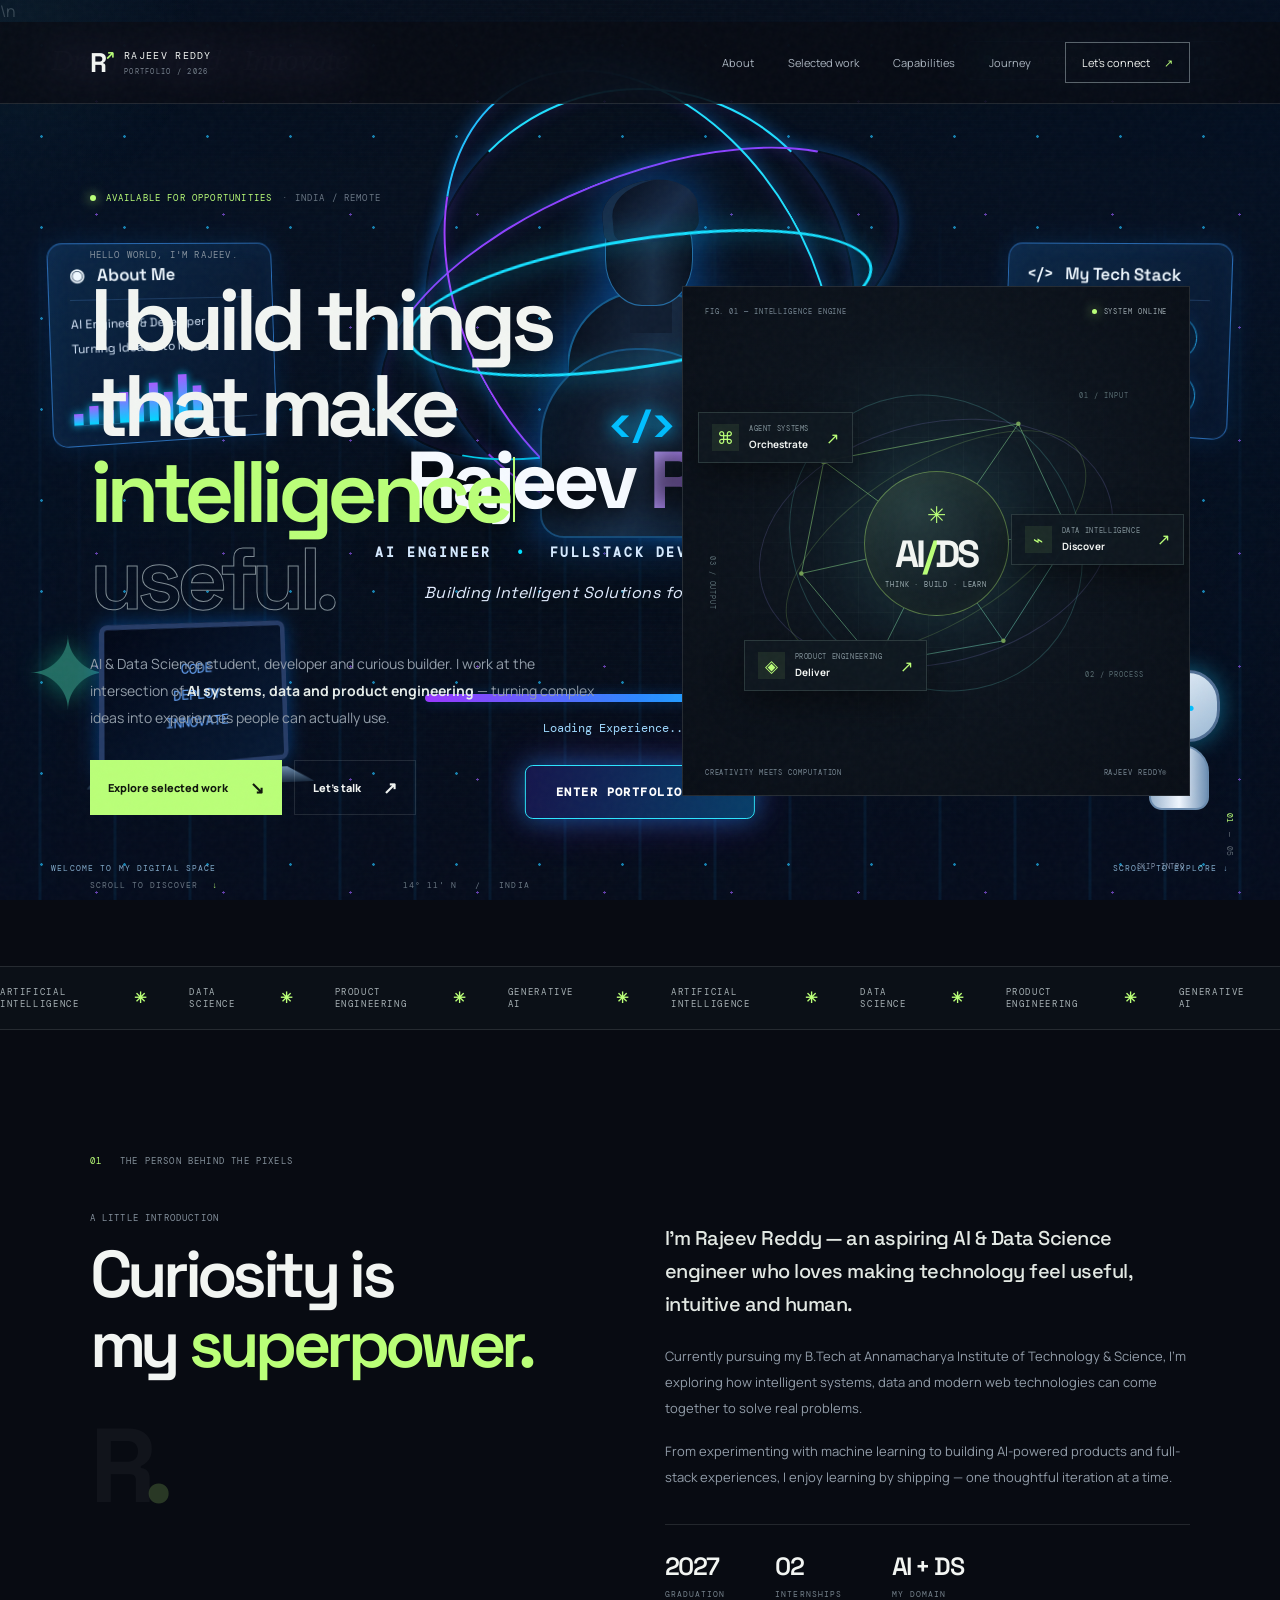
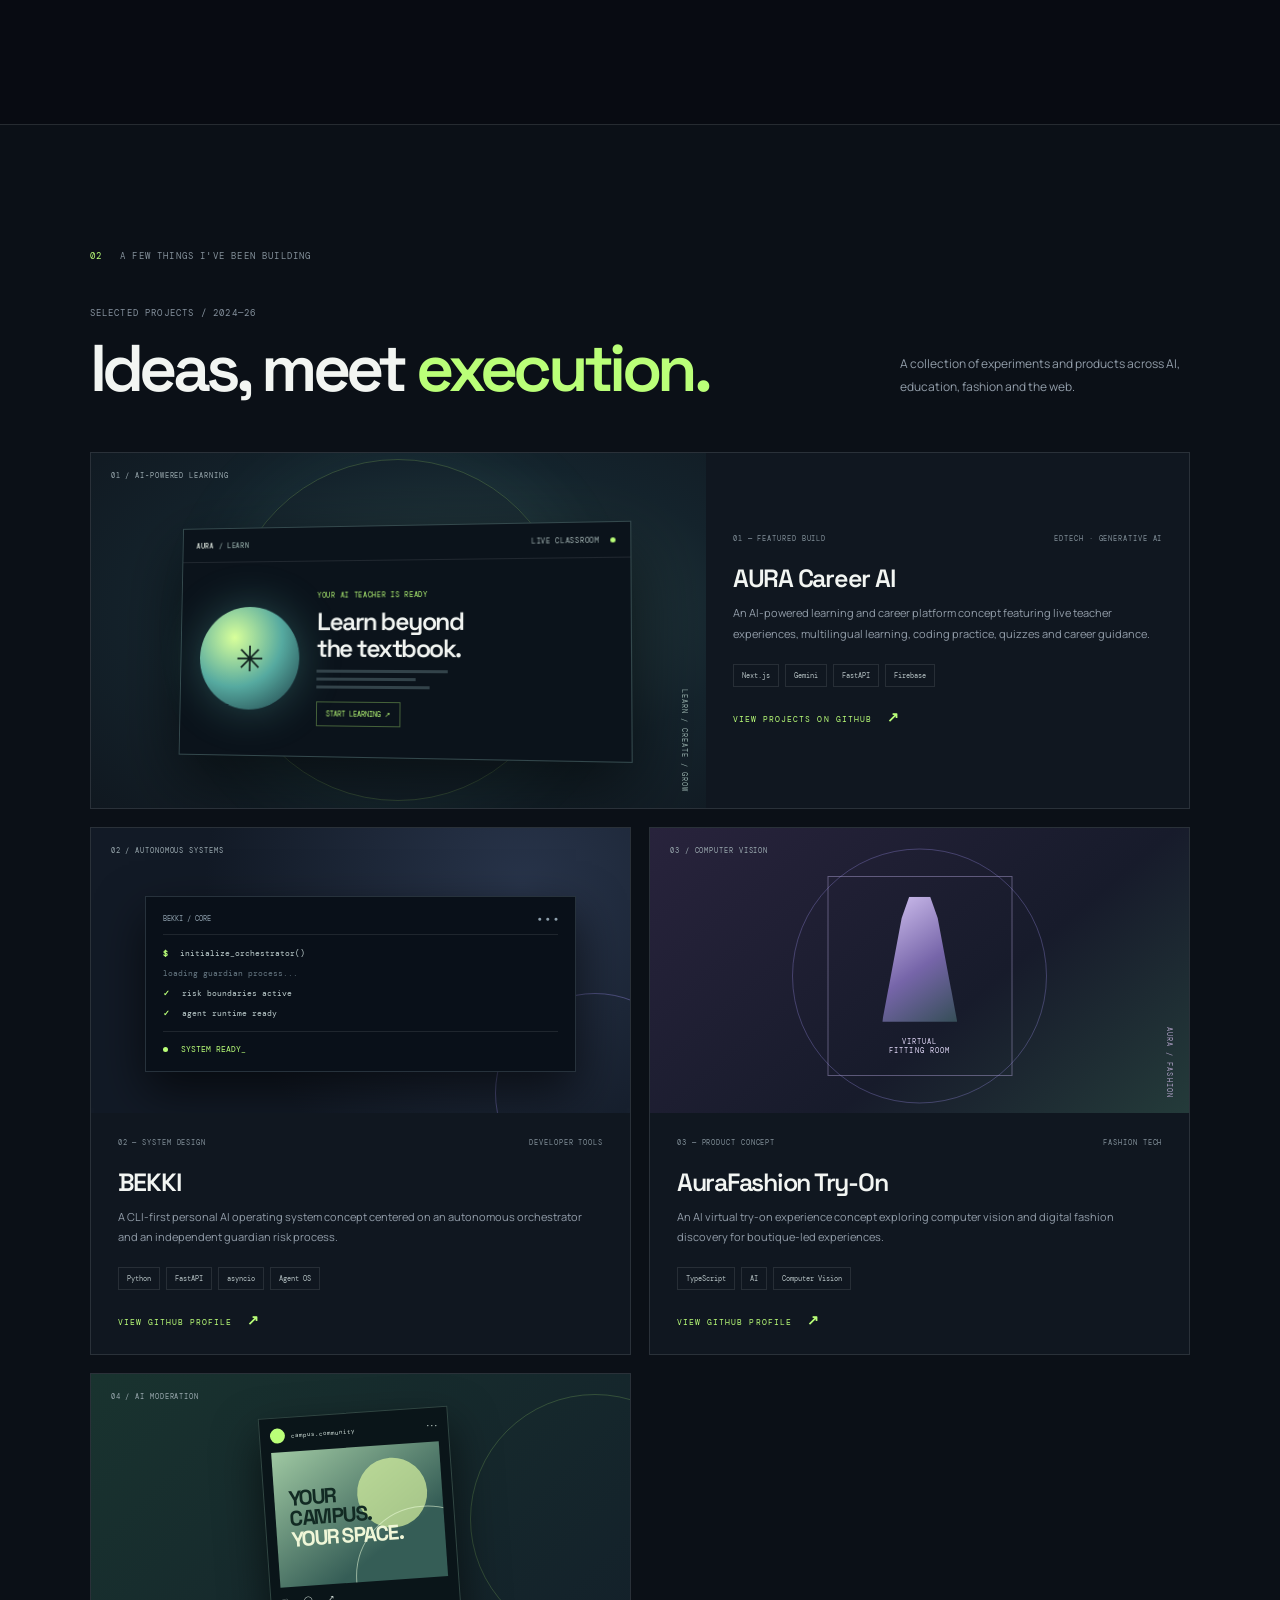
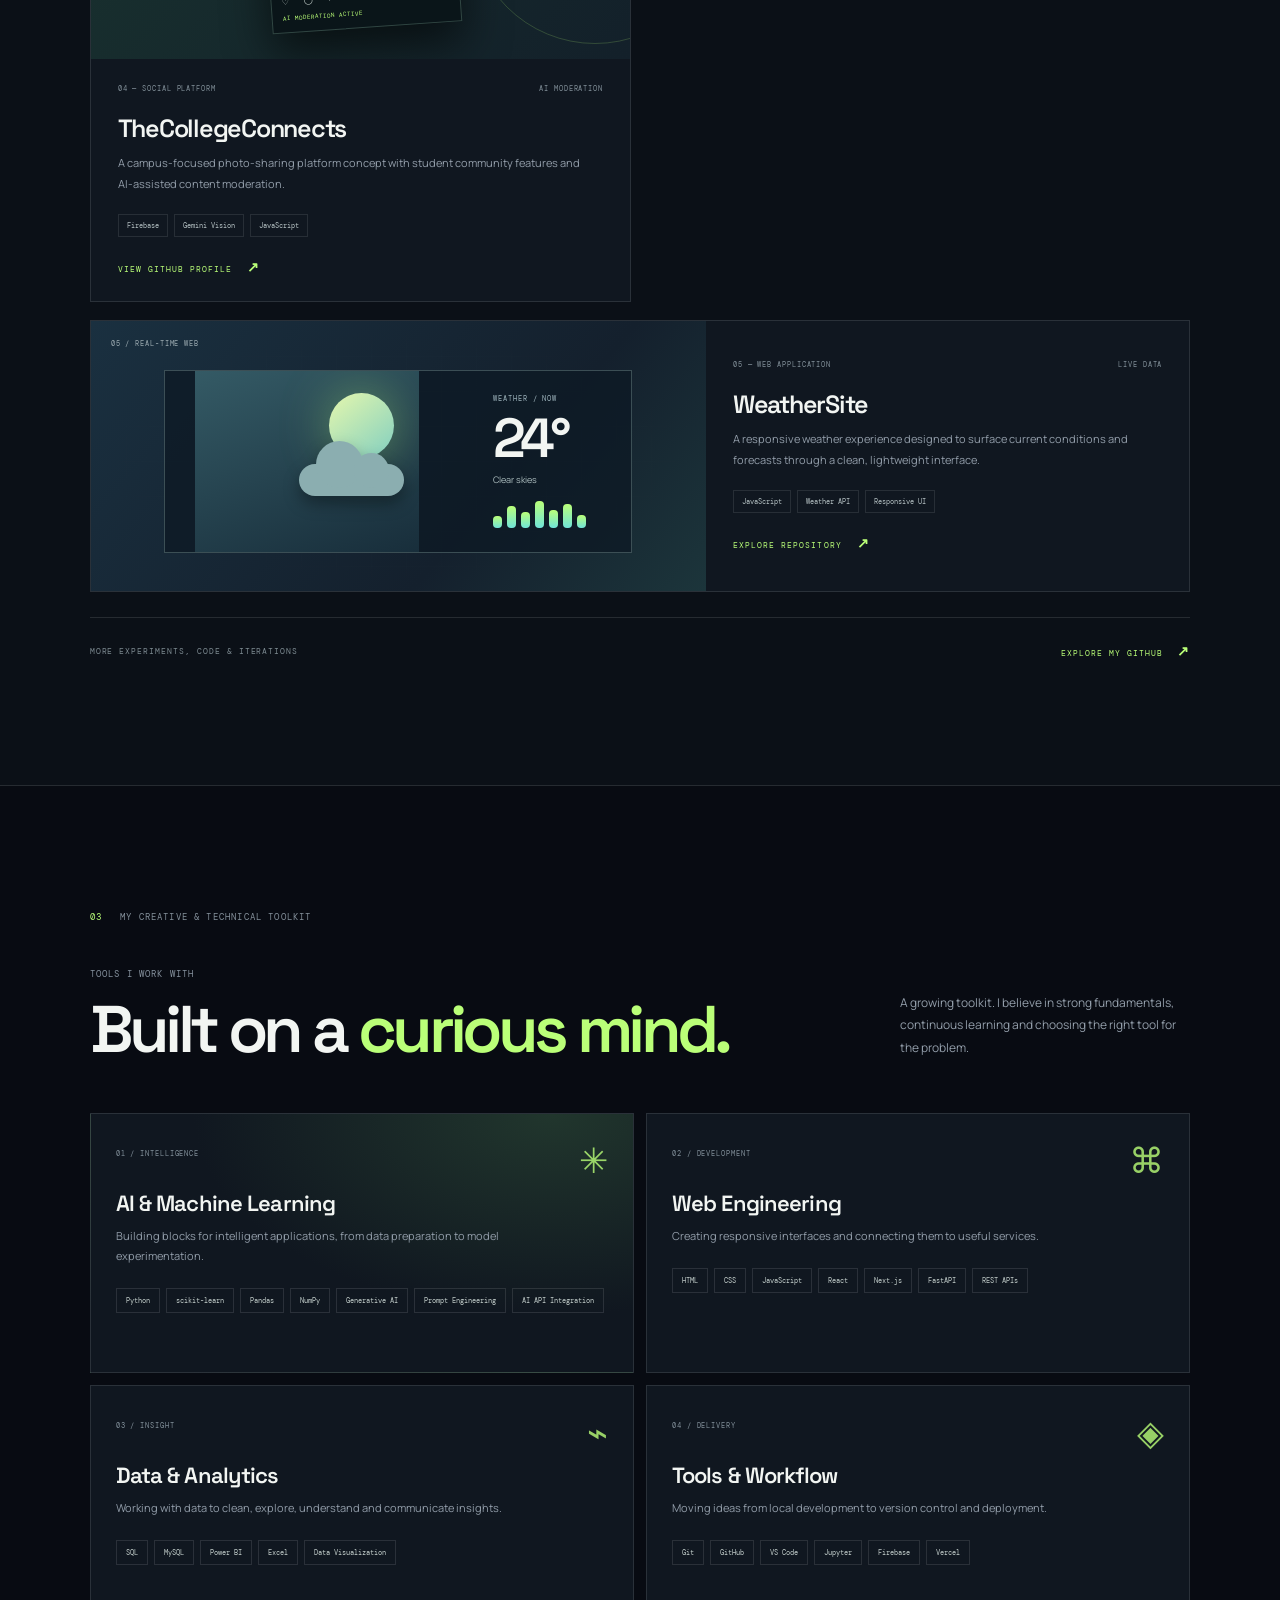
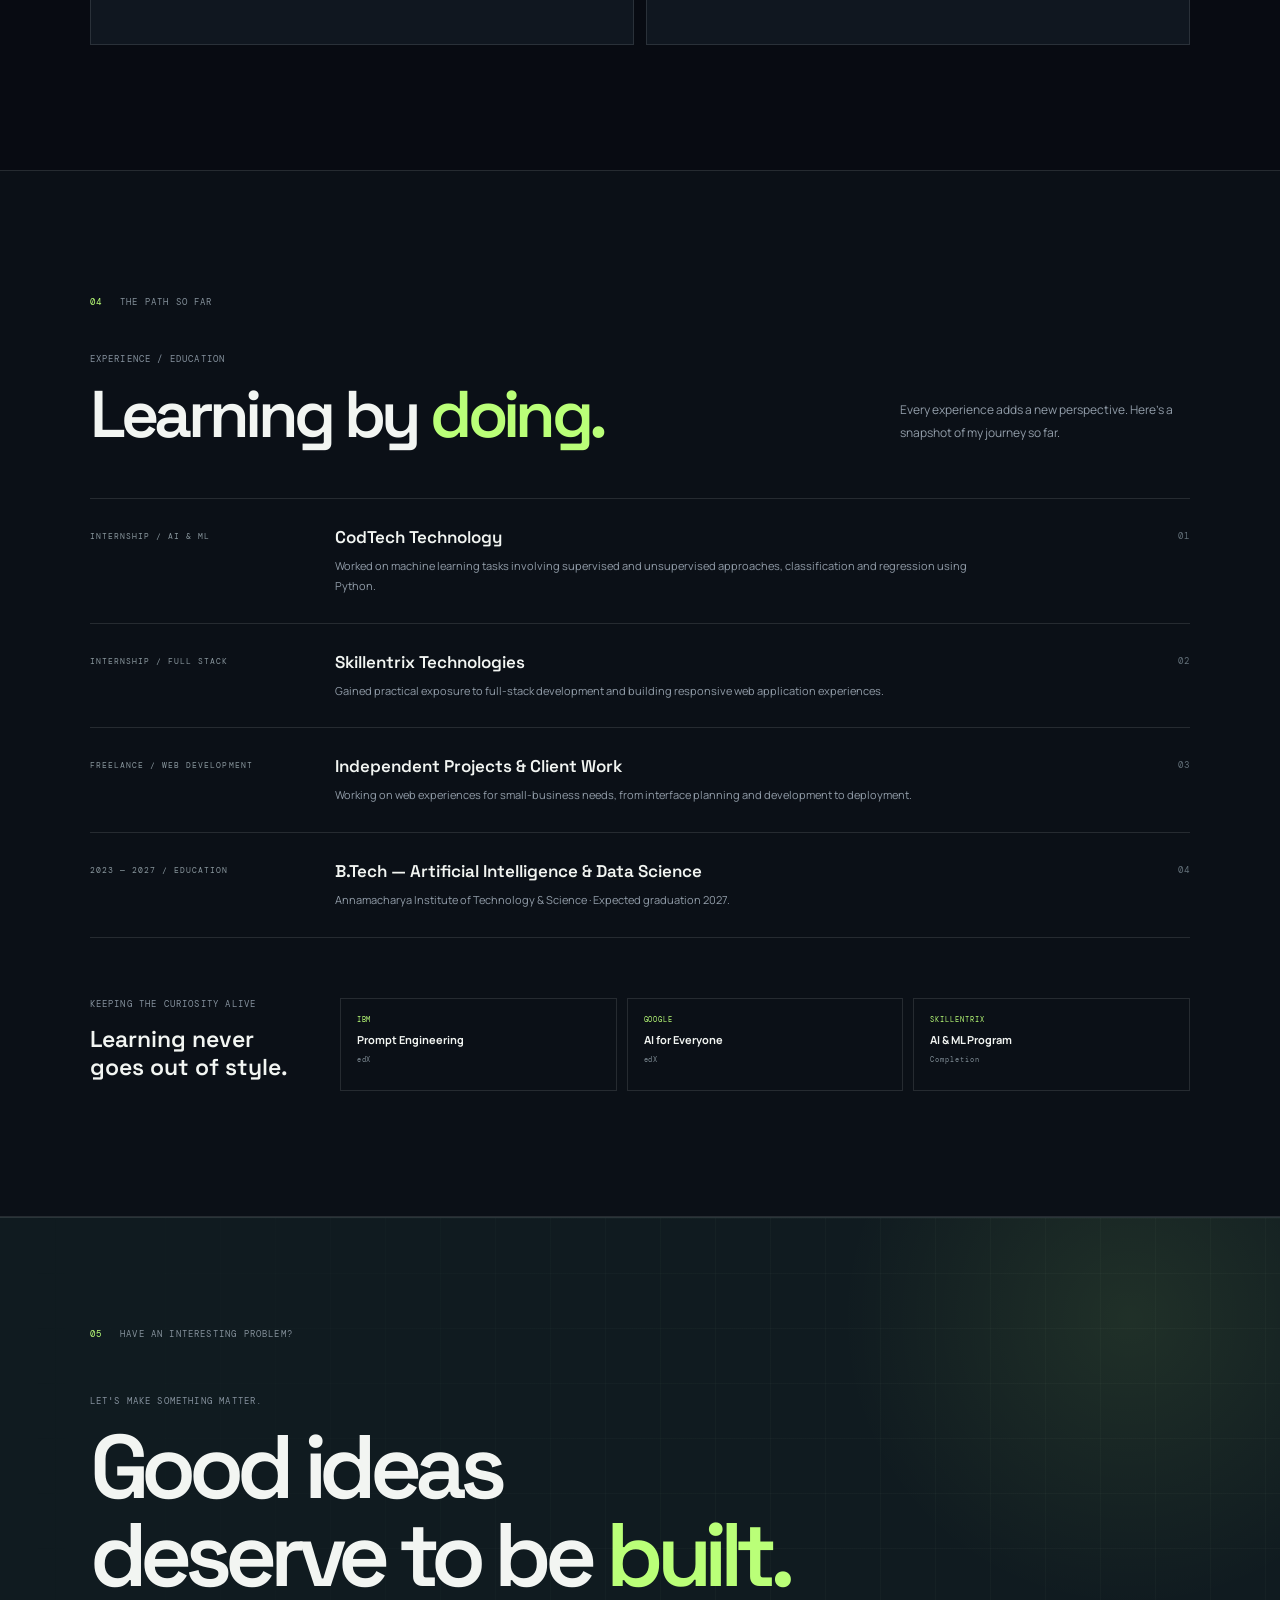
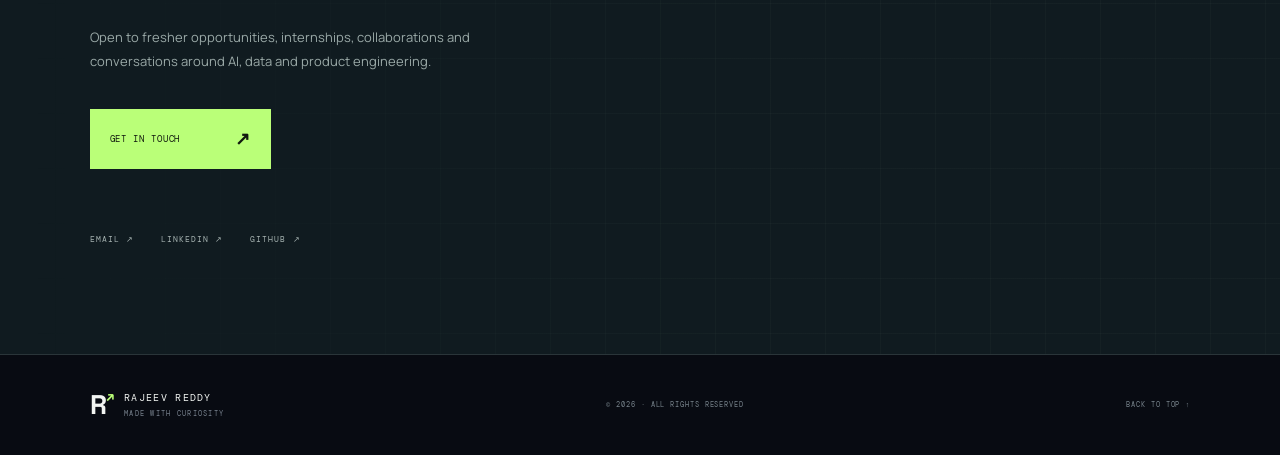
==== commit 18cec176: "Rebuild portfolio opening to match cinematic reference" ====
--- a/portfolio/index.html
+++ b/portfolio/index.html
@@ -9,32 +9,27 @@
   <title>Rajeev Reddy® — AI & Data Science Engineer</title>
   <link rel="preconnect" href="https://fonts.googleapis.com"><link rel="preconnect" href="https://fonts.gstatic.com" crossorigin>
   <link href="https://fonts.googleapis.com/css2?family=DM+Mono:wght@400;500&family=Manrope:wght@400;500;600;700;800&family=Space+Grotesk:wght@400;500;600;700&display=swap" rel="stylesheet">
-  <link rel="stylesheet" href="styles.css">
+  <link rel="stylesheet" href="styles.css"><link rel="stylesheet" href="reference-intro.css">
 </head>
 <body>\n
-  <section class="intro-screen" id="intro-screen" aria-label="Portfolio introduction">
-    <div class="intro-noise"></div><div class="intro-grid"></div>
-    <div class="intro-top"><a class="intro-mark" href="#" aria-label="Rajeev Reddy">R<span>↗</span></a><span class="intro-status"><i></i> SYSTEM ONLINE <b> / 2026</b></span></div>
-    <div class="intro-content">
-      <div class="intro-kicker"><span></span> PERSONAL PORTFOLIO · AI & DATA SCIENCE</div>
-      <div class="intro-art" aria-hidden="true">
-        <div class="intro-orbit orbit-one"></div><div class="intro-orbit orbit-two"></div><div class="intro-orbit orbit-three"></div>
-        <svg class="intro-network" viewBox="0 0 600 420" fill="none"><path d="M300 210L115 95 70 255 190 355 410 350 530 220 470 70 300 210M115 95L470 70M70 255L300 210L530 220M190 355L300 210L410 350" stroke="url(#ig)" stroke-width="1.5"/><defs><linearGradient id="ig" x1="70" y1="70" x2="530" y2="355"><stop stop-color="#a78bfa"/><stop offset="1" stop-color="#22d3ee"/></linearGradient></defs><g fill="#c4b5fd"><circle cx="300" cy="210" r="6"/><circle cx="115" cy="95" r="4"/><circle cx="70" cy="255" r="4"/><circle cx="190" cy="355" r="4"/><circle cx="410" cy="350" r="4"/><circle cx="530" cy="220" r="4"/><circle cx="470" cy="70" r="4"/></g></svg>
-        <div class="intro-core"><span>R</span><small>BUILDING<br>WHAT'S NEXT</small></div>
-        <div class="intro-float intro-float-a"><i>⌘</i><span><small>AI SYSTEMS</small><b>Intelligence</b></span><em>↗</em></div>
-        <div class="intro-float intro-float-b"><i>⌁</i><span><small>DATA SCIENCE</small><b>Insights</b></span><em>↗</em></div>
-        <div class="intro-float intro-float-c"><i>◈</i><span><small>ENGINEERING</small><b>Experiences</b></span><em>↗</em></div>
-        <div class="intro-code"><span>01</span> const future = await build();<br><span>02</span> deploy(future);<br><span>03</span> <b>// make it matter.</b></div>
-        <div class="intro-chip">THINK <b>·</b> BUILD <b>·</b> INNOVATE</div>
-      </div>
-      <p class="intro-eyebrow">HELLO, I'M</p>
-      <h1>Rajeev <em>Reddy.</em></h1>
-      <p class="intro-role">AI & DATA SCIENCE ENGINEER <span>·</span> DEVELOPER <span>·</span> CREATOR</p>
-      <p class="intro-line">Turning ambitious ideas into intelligent digital experiences.</p>
-      <button class="intro-enter" id="intro-enter"><span>EXPLORE PORTFOLIO</span><b>↗</b></button>
-      <div class="intro-loading"><span></span></div>
-      <div class="intro-bottom-note"><span>WELCOME TO MY DIGITAL SPACE</span><span>SCROLL TO EXPLORE ↓</span></div>
+  <section class="intro-screen reference-intro" id="intro-screen" aria-label="Rajeev Reddy portfolio introduction">
+    <div class="ref-city"></div><div class="ref-stars"></div><div class="ref-scan"></div>
+    <div class="ref-top"><span class="ref-script">Dream · Build · Innovate</span><span class="ref-online"><i></i> INITIALIZING AI PORTFOLIO... <b>▮▮▮</b></span></div>
+    <div class="ref-left glass-panel"><div class="ref-panel-title">◉ &nbsp; About Me</div><p>AI Engineer & Developer</p><p>Turning Ideas into Impact</p><div class="ref-mini-chart"><i></i><i></i><i></i><i></i><i></i><i></i><i></i><i></i><i></i></div></div>
+    <div class="ref-right glass-panel"><div class="ref-panel-title">&lt;/&gt; &nbsp; My Tech Stack</div><div class="ref-tech-icons"><b>Py</b><b>⚛</b><b>N</b><b>ϟ</b><b>🔥</b><b>◉</b></div></div>
+    <div class="ref-centerpiece" aria-hidden="true">
+      <div class="ref-ring ref-ring-a"></div><div class="ref-ring ref-ring-b"></div><div class="ref-ring ref-ring-c"></div>
+      <div class="ref-person"><div class="ref-hair"></div><div class="ref-head"></div><div class="ref-neck"></div><div class="ref-hood"></div><div class="ref-back"><span>&lt;/&gt;</span></div></div>
+      <div class="ref-orbit-light"></div>
     </div>
+    <div class="ref-title"><h1>Rajeev <em>Reddy</em></h1><p>AI ENGINEER <b>•</b> FULLSTACK DEVELOPER <b>•</b> INNOVATOR</p><div class="ref-tagline">Building Intelligent Solutions for a <em>Smarter</em> Tomorrow</div></div>
+    <div class="ref-laptop" aria-hidden="true"><div class="ref-laptop-screen"><span>CODE<br>DEPLOY<br>INNOVATE</span></div><div class="ref-laptop-base"></div></div>
+    <div class="ref-globe" aria-hidden="true"><div class="ref-globe-core">✧</div><div class="ref-globe-orbit"></div><div class="ref-globe-base"></div></div>
+    <div class="ref-robot" aria-hidden="true"><div class="ref-robot-ear"></div><div class="ref-robot-head"><span>•‿•</span></div><div class="ref-robot-body"></div></div>
+    <div class="ref-plant" aria-hidden="true">✦</div>
+    <div class="ref-progress"><span></span></div><div class="ref-progress-label">Loading Experience... <b>100%</b></div>
+    <button class="intro-enter ref-enter" id="intro-enter"><span>ENTER PORTFOLIO</span><b>→</b></button>
+    <div class="ref-bottom"><span>WELCOME TO MY DIGITAL SPACE</span><span>SCROLL TO EXPLORE ↓</span></div>
     <button class="intro-skip" id="intro-skip">SKIP INTRO <span>↗</span></button>
   </section>
 
--- a/portfolio/reference-intro.css
+++ b/portfolio/reference-intro.css
@@ -0,0 +1,57 @@
+/* Reference-inspired cinematic opening */
+body.intro-active{overflow:hidden}
+.reference-intro{background:radial-gradient(ellipse at 50% 40%,#071d3a 0%,#030b1c 52%,#01040c 100%);font-family:var(--display);isolation:isolate}
+.reference-intro:before{content:"";position:absolute;inset:0;background:linear-gradient(90deg,#031024cc,#04142a55 45%,#031024bb),repeating-linear-gradient(0deg,transparent 0 3px,#31b9ff09 4px);z-index:-1}
+.ref-city{position:absolute;inset:0;opacity:.55;background:linear-gradient(0deg,#060b1c 0 8%,transparent 45%),repeating-linear-gradient(90deg,transparent 0 6%,#0c5aa822 6.1% 6.25%,transparent 6.4% 12%),linear-gradient(0deg,transparent 45%,#092a56 100%);mask-image:linear-gradient(0deg,#000,transparent 90%)}
+.ref-city:after{content:"";position:absolute;inset:25% 0 0;background:repeating-linear-gradient(90deg,transparent 0 38px,#0da5ff24 39px 41px,transparent 42px 75px);filter:drop-shadow(0 0 12px #00baff)}
+.ref-stars{position:absolute;inset:0;background-image:radial-gradient(#20bfff 1px,transparent 1.5px),radial-gradient(#9b5cff 1px,transparent 1.5px);background-size:83px 91px,127px 113px;background-position:0 0,33px 45px;opacity:.65;animation:refTwinkle 4s ease-in-out infinite alternate}
+.ref-scan{position:absolute;inset:0;background:linear-gradient(transparent 50%,#20bfff08 51%,transparent 52%);background-size:100% 7px;pointer-events:none}
+.ref-top{position:absolute;top:4.5%;left:4%;right:4%;display:flex;justify-content:space-between;align-items:center;z-index:8}
+.ref-script{font:italic 30px cursive;color:#e1d6ff;text-shadow:0 0 18px #8d5bff}
+.ref-online{font:10px var(--mono);padding:12px 17px;border:1px solid #5189d877;border-radius:8px;background:#06152bc9;color:#eaf6ff;box-shadow:0 0 24px #0ba8ff24}
+.ref-online i{display:inline-block;width:9px;height:9px;border-radius:50%;background:#14e9b2;box-shadow:0 0 12px #14e9b2;margin-right:9px}.ref-online b{color:#29baff;margin-left:12px}
+.glass-panel{position:absolute;z-index:6;width:230px;padding:19px 20px;background:linear-gradient(135deg,#0c2c50c9,#061328d9);border:1px solid #3c9aff9c;border-radius:15px;box-shadow:0 0 25px #087cff24,inset 0 0 25px #3a8aff10;backdrop-filter:blur(14px);color:#eff8ff;animation:refCardFloat 5s ease-in-out infinite}
+.ref-left{left:4%;top:27%;transform:perspective(700px) rotateY(13deg) rotateZ(-2deg)}
+.ref-right{right:4%;top:27%;transform:perspective(700px) rotateY(-13deg) rotateZ(2deg);animation-delay:-2.3s}
+.ref-panel-title{font:600 17px var(--display);border-bottom:1px solid #63aaff33;padding-bottom:13px;margin-bottom:15px}
+.glass-panel p{font-size:12px;margin:8px 0;color:#dcecff}
+.ref-mini-chart{height:50px;display:flex;align-items:end;gap:6px;border-bottom:1px solid #4b83bd55;margin-top:17px}
+.ref-mini-chart i{width:9px;background:linear-gradient(#a45cff,#00d8ff);height:22%;box-shadow:0 0 9px #00bfff}.ref-mini-chart i:nth-child(2){height:36%}.ref-mini-chart i:nth-child(3){height:27%}.ref-mini-chart i:nth-child(4){height:62%}.ref-mini-chart i:nth-child(5){height:45%}.ref-mini-chart i:nth-child(6){height:78%}.ref-mini-chart i:nth-child(7){height:58%}.ref-mini-chart i:nth-child(8){height:92%}.ref-mini-chart i:nth-child(9){height:68%}
+.ref-tech-icons{display:grid;grid-template-columns:repeat(3,1fr);gap:13px}.ref-tech-icons b{display:grid;place-items:center;width:43px;height:43px;border-radius:50%;background:#071a32;border:1px solid #1f9bdc;color:#25d9ff;font-size:20px;box-shadow:0 0 14px #087cff28}
+.ref-centerpiece{position:absolute;z-index:2;width:min(600px,60vw);height:480px;top:7%;left:50%;transform:translateX(-50%);display:grid;place-items:center}
+.ref-ring{position:absolute;border:2px solid transparent;border-top-color:#20dfff;border-bottom-color:#9d40ff;border-radius:50%;box-shadow:0 0 18px #178bff66,inset 0 0 18px #823dff25}
+.ref-ring-a{width:430px;height:430px;animation:refSpin 13s linear infinite}.ref-ring-b{width:550px;height:255px;transform:rotate(-22deg);border-top-color:#8d42ff;border-bottom-color:#00dfff;animation:refSpin 17s linear infinite reverse}.ref-ring-c{width:500px;height:350px;transform:rotate(60deg);border-left-color:#22bfff;animation:refSpin 24s linear infinite}
+.ref-orbit-light{position:absolute;width:470px;height:130px;border:3px solid #16dfff;border-radius:50%;transform:rotate(-9deg);filter:drop-shadow(0 0 12px #00cfff);animation:refPulse 3s ease-in-out infinite}
+.ref-person{position:relative;width:230px;height:350px;top:45px;filter:drop-shadow(0 0 25px #087dff88)}
+.ref-head{position:absolute;top:23px;left:80px;width:88px;height:110px;border-radius:44% 48% 42% 42%;background:linear-gradient(90deg,#081322,#182b42 55%,#07101d);border:1px solid #246ca2;z-index:2}
+.ref-hair{position:absolute;z-index:3;top:7px;left:77px;width:96px;height:62px;border-radius:55% 45% 30% 20%;background:linear-gradient(135deg,#030812,#182b48 65%,#07101c);transform:rotate(-5deg);box-shadow:inset 10px 0 #152d4a}
+.ref-neck{position:absolute;z-index:1;top:112px;left:105px;width:42px;height:48px;background:#101d30}
+.ref-hood{position:absolute;top:117px;left:42px;width:165px;height:160px;border-radius:48% 48% 10% 10%;background:linear-gradient(110deg,#050b16,#172941 48%,#050b16);border:2px solid #145b8c;clip-path:polygon(15% 0,85% 0,100% 35%,95% 100%,5% 100%,0 35%)}
+.ref-back{position:absolute;top:175px;left:15px;width:200px;height:190px;border-radius:48% 48% 12% 12%;background:linear-gradient(100deg,#050b16,#17283f 50%,#060c18);border:2px solid #164d7a;box-shadow:inset 0 0 40px #1689d522}
+.ref-back span{position:absolute;top:53px;left:66px;font:bold 37px var(--mono);color:#00bfff;text-shadow:0 0 17px #00bfff}
+.ref-title{position:absolute;z-index:7;left:50%;top:49%;width:100%;transform:translateX(-50%);text-align:center;text-shadow:0 4px 24px #000}
+.ref-title h1{font:800 clamp(48px,6.3vw,88px)/1 var(--display);letter-spacing:-.06em;margin:0;color:#f6faff}.ref-title h1 em{font-style:normal;background:linear-gradient(100deg,#bca5ff,#9a44ff 55%,#12d9ff);background-clip:text;color:transparent}
+.ref-title>p{font:600 13px var(--mono);letter-spacing:.2em;color:#d6eaff;margin:22px 0 0}.ref-title>p b{color:#00dfff;margin:0 13px}
+.ref-tagline{margin:21px auto 0;color:#e2edff;font-size:16px;font-style:italic;letter-spacing:.03em}.ref-tagline em{color:#13dcff}
+.ref-laptop{position:absolute;z-index:5;bottom:12%;left:7%;width:250px;height:170px;transform:perspective(500px) rotateY(14deg) rotateX(5deg)}
+.ref-laptop-screen{position:absolute;left:12px;top:0;width:190px;height:145px;border:5px solid #263c67;border-radius:8px;background:linear-gradient(140deg,#020817,#071a35);box-shadow:0 0 20px #007dff66;display:grid;place-items:center;transform:skewY(-4deg)}
+.ref-laptop-screen span{font:14px/1.9 var(--mono);color:#6aaaff;text-align:center}
+.ref-laptop-base{position:absolute;bottom:8px;left:0;width:230px;height:16px;background:linear-gradient(#6b8cae,#17283d);clip-path:polygon(7% 0,87% 0,100% 100%,0 100%);border-radius:3px}
+.ref-globe{position:absolute;z-index:5;right:15%;bottom:17%;width:160px;height:180px;display:grid;place-items:center}
+.ref-globe-core{width:118px;height:118px;border-radius:50%;display:grid;place-items:center;font-size:50px;color:#a9edff;background:radial-gradient(circle at 35% 30%,#72dfff,#164d91 42%,#06142c 75%);border:1px solid #5ad9ff;box-shadow:0 0 35px #0ebcffaa,inset -15px -15px 35px #010817}
+.ref-globe-orbit{position:absolute;width:170px;height:54px;border:2px solid #11dfff;border-radius:50%;transform:rotate(-22deg);filter:drop-shadow(0 0 8px #00cfff);animation:refSpin 8s linear infinite}
+.ref-globe-base{position:absolute;bottom:0;width:145px;height:18px;border-radius:50%;background:linear-gradient(90deg,#09142b,#16bfff,#17214b);box-shadow:0 0 20px #0bcaff}
+.ref-robot{position:absolute;z-index:5;right:4%;bottom:10%;width:100px;height:140px;animation:refCardFloat 4s ease-in-out infinite}
+.ref-robot-head{position:absolute;top:0;left:8px;width:83px;height:72px;border-radius:32px;background:linear-gradient(145deg,#f4faff,#9ab8d4);border:3px solid #506f94;box-shadow:0 0 24px #16caff77;display:grid;place-items:center}.ref-robot-head span{font-size:22px;color:#00bfff}
+.ref-robot-body{position:absolute;bottom:0;left:20px;width:60px;height:65px;border-radius:27px 27px 13px 13px;background:linear-gradient(90deg,#9bb4ce,#f1f7ff,#6f91b5);border:2px solid #6b8caf}
+.ref-robot-ear{position:absolute;z-index:2;top:22px;left:0;width:12px;height:28px;border-radius:8px;background:#7c9dbf}.ref-plant{position:absolute;left:2%;bottom:18%;font-size:100px;color:#40c9a5;text-shadow:0 0 25px #1cce9b;opacity:.5}
+.ref-progress{position:absolute;z-index:8;left:50%;bottom:22%;transform:translateX(-50%);width:min(430px,42vw);height:8px;border-radius:9px;background:#19345c;overflow:hidden;box-shadow:0 0 14px #007dff44}
+.ref-progress span{display:block;width:100%;height:100%;border-radius:9px;background:linear-gradient(90deg,#9a36ff,#2c89ff,#00e6ff);box-shadow:0 0 18px #00dfff;animation:refLoad 8.5s linear both}
+.ref-progress-label{position:absolute;z-index:8;left:50%;bottom:18.2%;transform:translateX(-50%);font:12px var(--mono);color:#9fdcff;white-space:nowrap}.ref-progress-label b{margin-left:12px;color:white}
+.ref-enter{position:absolute;z-index:9;left:50%;bottom:9%;transform:translateX(-50%);padding:15px 30px;gap:30px;border:1px solid #2de5ff;border-radius:8px;background:linear-gradient(100deg,#15164c,#073e69);box-shadow:0 0 24px #00aaff66,0 0 45px #922dff44;font:600 12px var(--mono);letter-spacing:.12em}
+.ref-enter:hover{transform:translate(-50%,-4px)}
+.ref-bottom{position:absolute;z-index:8;left:4%;right:4%;bottom:3%;display:flex;justify-content:space-between;font:8px var(--mono);letter-spacing:.14em;color:#80a8c8}
+@keyframes refSpin{to{rotate:360deg}}@keyframes refPulse{0%,100%{opacity:.65;scale:.98}50%{opacity:1;scale:1.03}}@keyframes refCardFloat{0%,100%{translate:0 0}50%{translate:0 -12px}}@keyframes refTwinkle{to{opacity:.9}}@keyframes refLoad{from{width:0}to{width:100%}}
+@media(max-width:760px){.ref-script{font-size:18px}.ref-online{font-size:7px;padding:8px}.glass-panel{width:145px;padding:11px}.ref-panel-title{font-size:12px;padding-bottom:8px;margin-bottom:8px}.glass-panel p{font-size:8px}.ref-mini-chart{height:30px}.ref-tech-icons{gap:6px}.ref-tech-icons b{width:28px;height:28px;font-size:13px}.ref-centerpiece{width:100vw;height:370px;top:13%}.ref-ring-a{width:260px;height:260px}.ref-ring-b{width:340px;height:165px}.ref-ring-c{width:310px;height:230px}.ref-orbit-light{width:300px;height:90px}.ref-person{transform:scale(.72);top:10px}.ref-left{left:2%;top:25%}.ref-right{right:2%;top:26%}.ref-title{top:51%}.ref-title h1{font-size:clamp(42px,10vw,66px)}.ref-title>p{font-size:8px;letter-spacing:.08em;margin-top:14px}.ref-title>p b{margin:0 4px}.ref-tagline{font-size:11px;margin-top:14px}.ref-laptop{left:3%;bottom:15%;transform:scale(.55);transform-origin:bottom left}.ref-globe{right:19%;bottom:16%;transform:scale(.65);transform-origin:bottom center}.ref-robot{right:2%;bottom:11%;transform:scale(.7);transform-origin:bottom right}.ref-plant{font-size:55px;bottom:15%}.ref-progress{bottom:25%;width:52vw;height:5px}.ref-progress-label{bottom:22%;font-size:8px}.ref-enter{bottom:8%;font-size:9px;padding:12px 20px}.ref-bottom{font-size:6px;bottom:2%}}
+@media(max-height:700px) and (min-width:761px){.ref-centerpiece{top:-1%;transform:translateX(-50%) scale(.75)}.ref-title{top:48%}.ref-laptop,.ref-globe,.ref-robot{transform:scale(.7)}.ref-progress{bottom:17%}.ref-progress-label{bottom:13%}.ref-enter{bottom:4%}}
+@media(prefers-reduced-motion:reduce){.ref-stars,.ref-ring,.ref-orbit-light,.ref-left,.ref-right,.ref-robot,.ref-globe-orbit,.ref-progress span{animation:none}.ref-progress span{width:100%}}
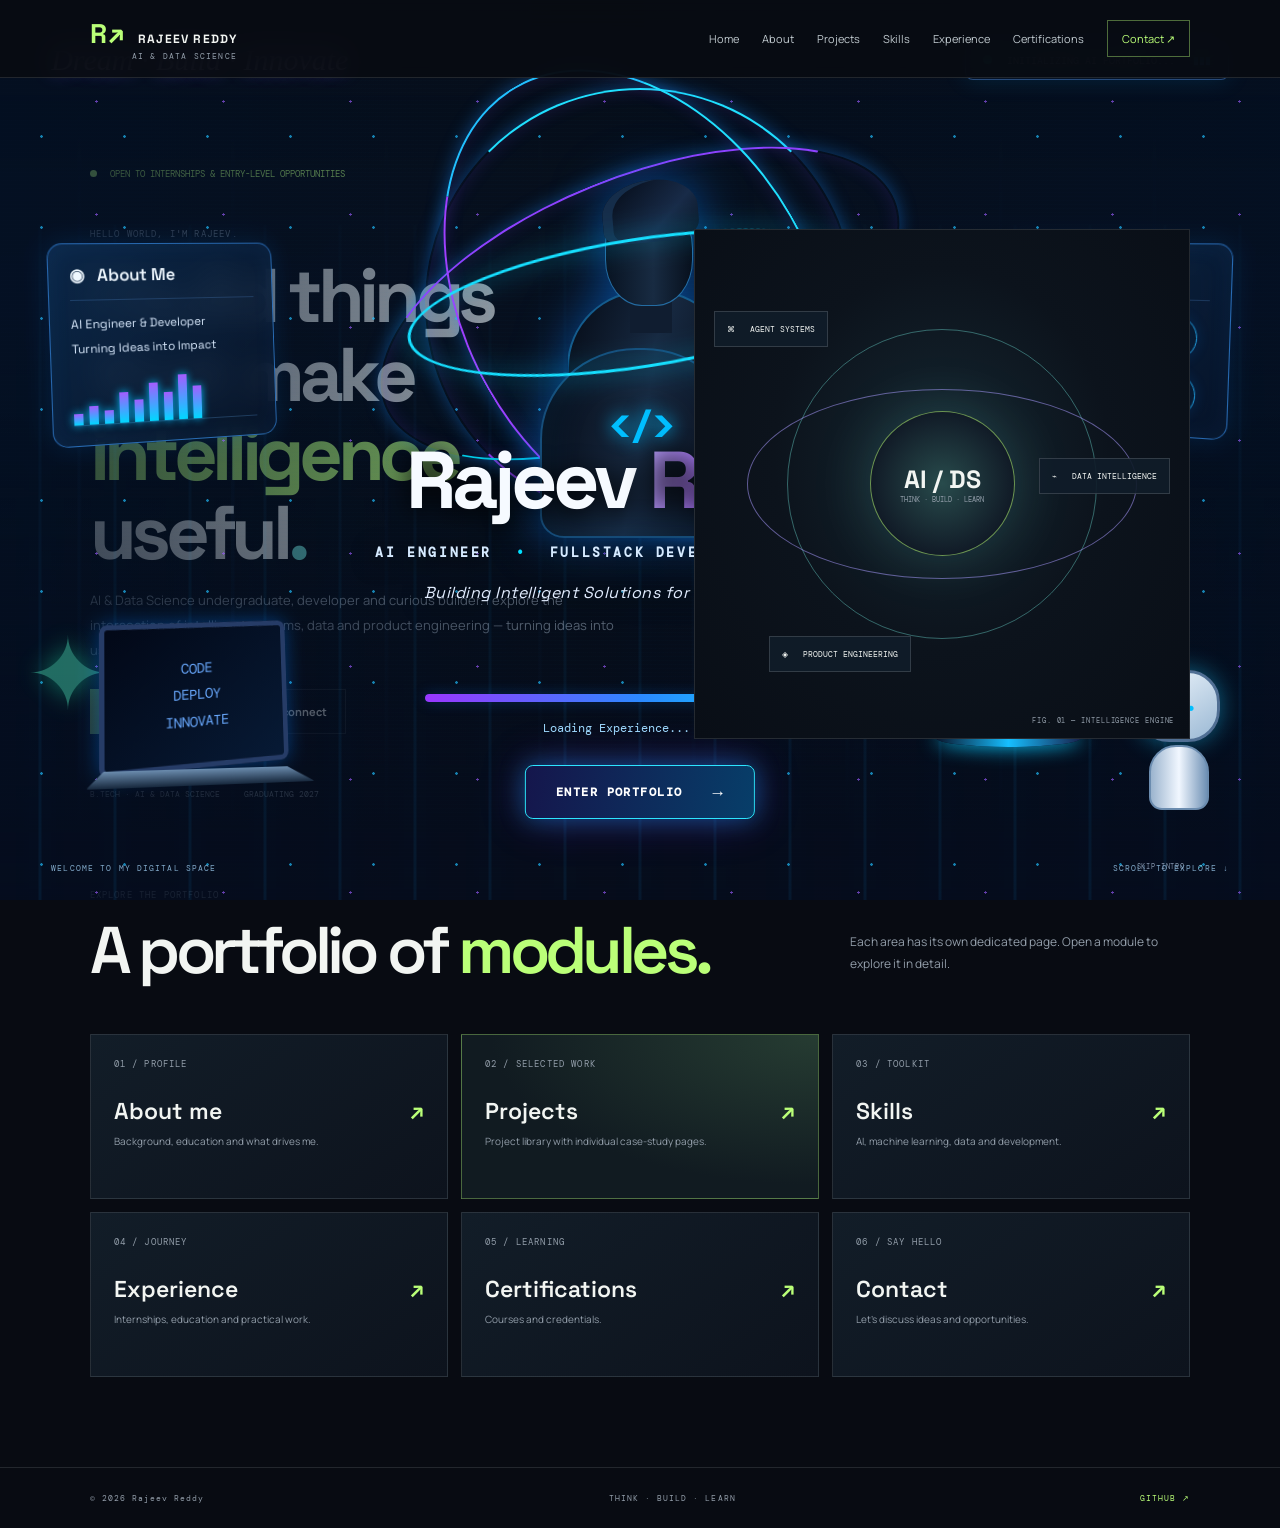
==== commit 759e43d9: "Restructure portfolio homepage into modular multi-page navigation" ====
--- a/portfolio/index.html
+++ b/portfolio/index.html
@@ -1,18 +1,4 @@
-<!doctype html>
-<html lang="en">
-<head>
-  <meta charset="UTF-8"><meta name="viewport" content="width=device-width,initial-scale=1">
-  <meta name="theme-color" content="#080b12">
-  <meta name="description" content="Rajeev Reddy — AI & Data Science Engineer building intelligent products, agentic systems and thoughtful digital experiences.">
-  <meta property="og:title" content="Rajeev Reddy — AI & Data Science Engineer">
-  <meta property="og:description" content="I turn ambitious ideas into intelligent products. Explore selected work, skills and experience.">
-  <title>Rajeev Reddy® — AI & Data Science Engineer</title>
-  <link rel="preconnect" href="https://fonts.googleapis.com"><link rel="preconnect" href="https://fonts.gstatic.com" crossorigin>
-  <link href="https://fonts.googleapis.com/css2?family=DM+Mono:wght@400;500&family=Manrope:wght@400;500;600;700;800&family=Space+Grotesk:wght@400;500;600;700&display=swap" rel="stylesheet">
-  <link rel="stylesheet" href="styles.css"><link rel="stylesheet" href="reference-intro.css">
-</head>
-<body>\n
-  <section class="intro-screen reference-intro" id="intro-screen" aria-label="Rajeev Reddy portfolio introduction">
+<!doctype html><html lang="en"><head><meta charset="utf-8"><meta name="viewport" content="width=device-width,initial-scale=1"><meta name="theme-color" content="#080b12"><meta name="description" content="Rajeev Reddy — AI & Data Science Engineer. Explore projects, skills and experience."><title>Rajeev Reddy® — AI & Data Science Engineer</title><link rel="preconnect" href="https://fonts.googleapis.com"><link href="https://fonts.googleapis.com/css2?family=DM+Mono:wght@400;500&family=Manrope:wght@400;500;600;700;800&family=Space+Grotesk:wght@400;500;600;700&display=swap" rel="stylesheet"><link rel="stylesheet" href="modules.css"><link rel="stylesheet" href="styles.css"><link rel="stylesheet" href="reference-intro.css"></head><body><section class="intro-screen reference-intro" id="intro-screen" aria-label="Rajeev Reddy portfolio introduction">
     <div class="ref-city"></div><div class="ref-stars"></div><div class="ref-scan"></div>
     <div class="ref-top"><span class="ref-script">Dream · Build · Innovate</span><span class="ref-online"><i></i> INITIALIZING AI PORTFOLIO... <b>▮▮▮</b></span></div>
     <div class="ref-left glass-panel"><div class="ref-panel-title">◉ &nbsp; About Me</div><p>AI Engineer & Developer</p><p>Turning Ideas into Impact</p><div class="ref-mini-chart"><i></i><i></i><i></i><i></i><i></i><i></i><i></i><i></i><i></i></div></div>
@@ -31,83 +17,6 @@
     <button class="intro-enter ref-enter" id="intro-enter"><span>ENTER PORTFOLIO</span><b>→</b></button>
     <div class="ref-bottom"><span>WELCOME TO MY DIGITAL SPACE</span><span>SCROLL TO EXPLORE ↓</span></div>
     <button class="intro-skip" id="intro-skip">SKIP INTRO <span>↗</span></button>
-  </section>
-
-  <div class="noise" aria-hidden="true"></div><div class="cursor-glow" aria-hidden="true"></div>
-  <div class="progress" aria-hidden="true"><span></span></div>
-  <header class="header">
-    <a class="logo" href="#home" aria-label="Rajeev home"><span class="logo-symbol">R<span>↗</span></span><span class="logo-name">RAJEEV REDDY<small>PORTFOLIO / 2026</small></span></a>
-    <button class="menu-btn" aria-label="Toggle navigation" aria-expanded="false"><span></span><span></span></button>
-    <nav class="nav"><a href="#about">About</a><a href="#work">Selected work</a><a href="#stack">Capabilities</a><a href="#journey">Journey</a><a class="nav-contact" href="#contact">Let's connect <span>↗</span></a></nav>
-  </header>
-
-  <main id="home">
-    <section class="hero wrap">
-      <div class="hero-main">
-        <div class="availability"><i></i> AVAILABLE FOR OPPORTUNITIES <span>· INDIA / REMOTE</span></div>
-        <p class="overline">HELLO WORLD, I'M RAJEEV.</p>
-        <h1>I build things<br>that make <span class="type-wrap"><span class="type-text">intelligence</span><i></i></span><br><span class="outline-word">useful.</span></h1>
-        <p class="hero-description">AI & Data Science student, developer and curious builder. I work at the intersection of <b>AI systems, data and product engineering</b> — turning complex ideas into experiences people can actually use.</p>
-        <div class="hero-buttons"><a class="btn btn-primary" href="#work">Explore selected work <span>↘</span></a><a class="btn btn-outline" href="mailto:rajeevreddyakepati@gmail.com">Let's talk <span>↗</span></a></div>
-        <div class="hero-foot"><span>SCROLL TO DISCOVER <b>↓</b></span><span>14° 11' N &nbsp; / &nbsp; INDIA</span></div>
-      </div>
-      <div class="hero-visual" aria-label="Abstract animated AI system illustration">
-        <div class="visual-top"><span>FIG. 01 — INTELLIGENCE ENGINE</span><span class="live"><i></i> SYSTEM ONLINE</span></div>
-        <div class="visual-stage">
-          <div class="stage-grid"></div><div class="halo halo-a"></div><div class="halo halo-b"></div><div class="halo halo-c"></div>
-          <svg class="constellation" viewBox="0 0 520 520" role="img" aria-label="Connected nodes representing an AI network"><defs><linearGradient id="lineGrad" x1="0" y1="0" x2="1" y2="1"><stop stop-color="#b7ff72"/><stop offset="1" stop-color="#6ce5e0"/></linearGradient></defs><g fill="none" stroke="url(#lineGrad)" stroke-width="1"><path d="M260 260L110 150L80 300L180 420L350 390L440 250L370 100L260 260M110 150L370 100M80 300L260 260L440 250M180 420L260 260L350 390"/></g><g fill="#baff78"><circle cx="260" cy="260" r="5"/><circle cx="110" cy="150" r="4"/><circle cx="80" cy="300" r="3"/><circle cx="180" cy="420" r="4"/><circle cx="350" cy="390" r="3"/><circle cx="440" cy="250" r="4"/><circle cx="370" cy="100" r="3"/></g></svg>
-          <div class="core-card"><div class="core-icon">✳</div><strong>AI<span>/</span>DS</strong><small>THINK · BUILD · LEARN</small></div>
-          <div class="float-card card-agent"><span class="float-icon">⌘</span><div><small>AGENT SYSTEMS</small><b>Orchestrate</b></div><i>↗</i></div>
-          <div class="float-card card-data"><span class="float-icon">⌁</span><div><small>DATA INTELLIGENCE</small><b>Discover</b></div><i>↗</i></div>
-          <div class="float-card card-build"><span class="float-icon">◈</span><div><small>PRODUCT ENGINEERING</small><b>Deliver</b></div><i>↗</i></div>
-          <span class="stage-coordinate coord-one">01 / INPUT</span><span class="stage-coordinate coord-two">02 / PROCESS</span><span class="stage-coordinate coord-three">03 / OUTPUT</span>
-        </div>
-        <div class="visual-bottom"><span>CREATIVITY MEETS COMPUTATION</span><span>RAJEEV REDDY®</span></div>
-      </div>
-      <div class="hero-index"><span>01</span><span>—</span><span>05</span></div>
-    </section>
-
-    <div class="marquee"><div class="marquee-track"><span>ARTIFICIAL INTELLIGENCE</span><b>✳</b><span>DATA SCIENCE</span><b>✳</b><span>PRODUCT ENGINEERING</span><b>✳</b><span>GENERATIVE AI</span><b>✳</b><span>ARTIFICIAL INTELLIGENCE</span><b>✳</b><span>DATA SCIENCE</span><b>✳</b><span>PRODUCT ENGINEERING</span><b>✳</b><span>GENERATIVE AI</span><b>✳</b></div></div>
-
-    <section class="section wrap about" id="about">
-      <div class="section-tag"><span>01</span> THE PERSON BEHIND THE PIXELS</div>
-      <div class="about-layout"><div class="about-title"><p class="eyebrow">A LITTLE INTRODUCTION</p><h2>Curiosity is<br>my <em>superpower.</em></h2><div class="signature">R<span>.</span></div></div><div class="about-copy"><p class="lead-copy">I'm Rajeev Reddy — an aspiring AI & Data Science engineer who loves making technology feel useful, intuitive and human.</p><p>Currently pursuing my B.Tech at Annamacharya Institute of Technology & Science, I'm exploring how intelligent systems, data and modern web technologies can come together to solve real problems.</p><p>From experimenting with machine learning to building AI-powered products and full-stack experiences, I enjoy learning by shipping — one thoughtful iteration at a time.</p><div class="about-stats"><div><strong>2027</strong><span>GRADUATION</span></div><div><strong>02</strong><span>INTERNSHIPS</span></div><div><strong>AI + DS</strong><span>MY DOMAIN</span></div></div></div></div>
-    </section>
-
-    <section class="section work-section" id="work"><div class="wrap">
-      <div class="section-tag"><span>02</span> A FEW THINGS I'VE BEEN BUILDING</div>
-      <div class="section-heading"><div><p class="eyebrow">SELECTED PROJECTS / 2024—26</p><h2>Ideas, meet <em>execution.</em></h2></div><p class="heading-note">A collection of experiments and products across AI, education, fashion and the web.</p></div>
-      <div class="projects">
-        <article class="project project-large"><div class="project-art art-aura"><div class="art-label">01 / AI-POWERED LEARNING</div><div class="aura-window"><div class="window-head"><span class="window-brand">AURA<span> / LEARN</span></span><span>LIVE CLASSROOM <i></i></span></div><div class="window-body"><div class="teacher-orb"><span>✳</span></div><div class="window-copy"><small>YOUR AI TEACHER IS READY</small><strong>Learn beyond<br>the textbook.</strong><div class="fake-lines"><i></i><i></i><i></i></div><span class="mini-button">START LEARNING ↗</span></div></div></div><span class="art-stamp">LEARN / CREATE / GROW</span></div><div class="project-details"><div class="project-meta"><span>01 — FEATURED BUILD</span><span>EDTECH · GENERATIVE AI</span></div><h3>AURA Career AI</h3><p>An AI-powered learning and career platform concept featuring live teacher experiences, multilingual learning, coding practice, quizzes and career guidance.</p><div class="tech-list"><span>Next.js</span><span>Gemini</span><span>FastAPI</span><span>Firebase</span></div><a class="project-link" href="https://github.com/rajeevreddy23" target="_blank" rel="noreferrer">VIEW PROJECTS ON GITHUB <b>↗</b></a></div></article>
-        <article class="project"><div class="project-art art-bekki"><div class="art-label">02 / AUTONOMOUS SYSTEMS</div><div class="terminal-card"><div class="terminal-top"><span>BEKKI / CORE</span><span>● ● ●</span></div><p><b>$</b> initialize_orchestrator()</p><p class="dim">loading guardian process...</p><p><b>✓</b> risk boundaries active</p><p><b>✓</b> agent runtime ready</p><div class="terminal-status"><i></i> SYSTEM READY<span>_</span></div></div><div class="bekki-ring"></div></div><div class="project-details"><div class="project-meta"><span>02 — SYSTEM DESIGN</span><span>DEVELOPER TOOLS</span></div><h3>BEKKI</h3><p>A CLI-first personal AI operating system concept centered on an autonomous orchestrator and an independent guardian risk process.</p><div class="tech-list"><span>Python</span><span>FastAPI</span><span>asyncio</span><span>Agent OS</span></div><a class="project-link" href="https://github.com/rajeevreddy23" target="_blank" rel="noreferrer">VIEW GITHUB PROFILE <b>↗</b></a></div></article>
-        <article class="project"><div class="project-art art-fashion"><div class="art-label">03 / COMPUTER VISION</div><div class="fashion-stage"><div class="fashion-silhouette"></div><div class="fashion-orbit"></div><span>VIRTUAL<br>FITTING ROOM</span></div><div class="fashion-side">AURA / FASHION</div></div><div class="project-details"><div class="project-meta"><span>03 — PRODUCT CONCEPT</span><span>FASHION TECH</span></div><h3>AuraFashion Try-On</h3><p>An AI virtual try-on experience concept exploring computer vision and digital fashion discovery for boutique-led experiences.</p><div class="tech-list"><span>TypeScript</span><span>AI</span><span>Computer Vision</span></div><a class="project-link" href="https://github.com/rajeevreddy23" target="_blank" rel="noreferrer">VIEW GITHUB PROFILE <b>↗</b></a></div></article>
-        <article class="project"><div class="project-art art-campus"><div class="art-label">04 / AI MODERATION</div><div class="campus-phone"><div class="phone-top"><i></i><span>campus.community</span><b>···</b></div><div class="campus-photo"><span>YOUR<br>CAMPUS.<br><em>YOUR SPACE.</em></span><div class="photo-sun"></div></div><div class="phone-actions">♡ &nbsp; ◯ &nbsp; ↗ <small>AI MODERATION ACTIVE</small></div></div><div class="campus-orb"></div></div><div class="project-details"><div class="project-meta"><span>04 — SOCIAL PLATFORM</span><span>AI MODERATION</span></div><h3>TheCollegeConnects</h3><p>A campus-focused photo-sharing platform concept with student community features and AI-assisted content moderation.</p><div class="tech-list"><span>Firebase</span><span>Gemini Vision</span><span>JavaScript</span></div><a class="project-link" href="https://github.com/rajeevreddy23" target="_blank" rel="noreferrer">VIEW GITHUB PROFILE <b>↗</b></a></div></article>
-        <article class="project project-wide"><div class="project-art art-weather"><div class="art-label">05 / REAL-TIME WEB</div><div class="weather-ui"><div class="weather-sky"><div class="sun"></div><div class="cloud"></div></div><div class="weather-data"><small>WEATHER / NOW</small><strong>24°</strong><span>Clear skies</span><div class="weather-bars"><i></i><i></i><i></i><i></i><i></i><i></i><i></i></div></div></div><div class="weather-grid"></div></div><div class="project-details"><div class="project-meta"><span>05 — WEB APPLICATION</span><span>LIVE DATA</span></div><h3>WeatherSite</h3><p>A responsive weather experience designed to surface current conditions and forecasts through a clean, lightweight interface.</p><div class="tech-list"><span>JavaScript</span><span>Weather API</span><span>Responsive UI</span></div><a class="project-link" href="https://github.com/rajeevreddy23/WeatherSite" target="_blank" rel="noreferrer">EXPLORE REPOSITORY <b>↗</b></a></div></article>
-      </div>
-      <div class="all-work"><span>MORE EXPERIMENTS, CODE & ITERATIONS</span><a href="https://github.com/rajeevreddy23" target="_blank" rel="noreferrer">EXPLORE MY GITHUB <b>↗</b></a></div>
-    </div></section>
-
-    <section class="section wrap stack" id="stack"><div class="section-tag"><span>03</span> MY CREATIVE & TECHNICAL TOOLKIT</div><div class="section-heading"><div><p class="eyebrow">TOOLS I WORK WITH</p><h2>Built on a <em>curious mind.</em></h2></div><p class="heading-note">A growing toolkit. I believe in strong fundamentals, continuous learning and choosing the right tool for the problem.</p></div>
-      <div class="capability-grid">
-        <div class="capability cap-feature"><span class="cap-index">01 / INTELLIGENCE</span><div class="cap-symbol">✳</div><h3>AI & Machine Learning</h3><p>Building blocks for intelligent applications, from data preparation to model experimentation.</p><div class="pills"><span>Python</span><span>scikit-learn</span><span>Pandas</span><span>NumPy</span><span>Generative AI</span><span>Prompt Engineering</span><span>AI API Integration</span></div></div>
-        <div class="capability"><span class="cap-index">02 / DEVELOPMENT</span><div class="cap-symbol">⌘</div><h3>Web Engineering</h3><p>Creating responsive interfaces and connecting them to useful services.</p><div class="pills"><span>HTML</span><span>CSS</span><span>JavaScript</span><span>React</span><span>Next.js</span><span>FastAPI</span><span>REST APIs</span></div></div>
-        <div class="capability"><span class="cap-index">03 / INSIGHT</span><div class="cap-symbol">⌁</div><h3>Data & Analytics</h3><p>Working with data to clean, explore, understand and communicate insights.</p><div class="pills"><span>SQL</span><span>MySQL</span><span>Power BI</span><span>Excel</span><span>Data Visualization</span></div></div>
-        <div class="capability"><span class="cap-index">04 / DELIVERY</span><div class="cap-symbol">◈</div><h3>Tools & Workflow</h3><p>Moving ideas from local development to version control and deployment.</p><div class="pills"><span>Git</span><span>GitHub</span><span>VS Code</span><span>Jupyter</span><span>Firebase</span><span>Vercel</span></div></div>
-      </div>
-    </section>
-
-    <section class="section journey-section" id="journey"><div class="wrap"><div class="section-tag"><span>04</span> THE PATH SO FAR</div><div class="section-heading"><div><p class="eyebrow">EXPERIENCE / EDUCATION</p><h2>Learning by <em>doing.</em></h2></div><p class="heading-note">Every experience adds a new perspective. Here's a snapshot of my journey so far.</p></div>
-      <div class="journey-list">
-        <article class="journey-item"><div class="journey-date">INTERNSHIP / AI & ML</div><div class="journey-content"><h3>CodTech Technology</h3><p>Worked on machine learning tasks involving supervised and unsupervised approaches, classification and regression using Python.</p></div><span class="journey-number">01</span></article>
-        <article class="journey-item"><div class="journey-date">INTERNSHIP / FULL STACK</div><div class="journey-content"><h3>Skillentrix Technologies</h3><p>Gained practical exposure to full-stack development and building responsive web application experiences.</p></div><span class="journey-number">02</span></article>
-        <article class="journey-item"><div class="journey-date">FREELANCE / WEB DEVELOPMENT</div><div class="journey-content"><h3>Independent Projects & Client Work</h3><p>Working on web experiences for small-business needs, from interface planning and development to deployment.</p></div><span class="journey-number">03</span></article>
-        <article class="journey-item"><div class="journey-date">2023 — 2027 / EDUCATION</div><div class="journey-content"><h3>B.Tech — Artificial Intelligence & Data Science</h3><p>Annamacharya Institute of Technology & Science · Expected graduation 2027.</p></div><span class="journey-number">04</span></article>
-      </div>
-      <div class="credentials"><div><p class="eyebrow">KEEPING THE CURIOSITY ALIVE</p><h3>Learning never<br>goes out of style.</h3></div><div class="credential-list"><div><span>IBM</span><strong>Prompt Engineering</strong><small>edX</small></div><div><span>GOOGLE</span><strong>AI for Everyone</strong><small>edX</small></div><div><span>SKILLENTRIX</span><strong>AI & ML Program</strong><small>Completion</small></div></div></div>
-    </div></section>
-
-    <section class="contact-section" id="contact"><div class="contact-grid"></div><div class="wrap contact-inner"><div class="section-tag"><span>05</span> HAVE AN INTERESTING PROBLEM?</div><p class="eyebrow">LET'S MAKE SOMETHING MATTER.</p><h2>Good ideas<br>deserve to be <em>built.</em></h2><p class="contact-copy">Open to fresher opportunities, internships, collaborations and conversations around AI, data and product engineering.</p><a class="contact-button" href="mailto:rajeevreddyakepati@gmail.com"><span>GET IN TOUCH</span><b>↗</b></a><div class="social-links"><a href="mailto:rajeevreddyakepati@gmail.com">EMAIL ↗</a><a href="https://linkedin.com/in/rajeevreddyakepati" target="_blank" rel="noreferrer">LINKEDIN ↗</a><a href="https://github.com/rajeevreddy23" target="_blank" rel="noreferrer">GITHUB ↗</a></div></div><div class="contact-orb"></div></section>
-  </main>
-  <footer class="footer wrap"><a class="logo" href="#home"><span class="logo-symbol">R<span>↗</span></span><span class="logo-name">RAJEEV REDDY<small>MADE WITH CURIOSITY</small></span></a><span>© 2026 · ALL RIGHTS RESERVED</span><a href="#home">BACK TO TOP ↑</a></footer>
-  <script src="script.js"></script>
-</body></html>+  </section><header class="site-header"><a class="brand" href="/portfolio/"><b>R↗</b>RAJEEV REDDY<small>AI & DATA SCIENCE</small></a><button class="nav-toggle" aria-label="Toggle navigation">☰</button><nav class="site-nav"><a href="/portfolio/">Home</a><a href="/portfolio/about.html">About</a><a href="/portfolio/projects/">Projects</a><a href="/portfolio/skills.html">Skills</a><a href="/portfolio/experience.html">Experience</a><a href="/portfolio/certifications.html">Certifications</a><a class="nav-cta" href="/portfolio/contact.html">Contact ↗</a></nav></header>
+<main class="home-wrap"><div class="home-grid"><div><div class="status"><i></i> OPEN TO INTERNSHIPS & ENTRY-LEVEL OPPORTUNITIES</div><p class="eyebrow">HELLO WORLD, I'M RAJEEV.</p><h1 class="home-title">I build things<br>that make <em>intelligence</em><br>useful<span>.</span></h1><p class="home-copy">AI & Data Science undergraduate, developer and curious builder. I explore the intersection of intelligent systems, data and product engineering — turning ideas into useful experiences.</p><div class="actions"><a class="button primary" href="/portfolio/projects/">Explore my work ↗</a><a class="button secondary" href="/portfolio/contact.html">Let's connect</a></div><div class="home-meta"><span>B.TECH · AI & DATA SCIENCE</span><span>GRADUATING 2027</span></div></div><div class="hero-visual"><div class="orbit"></div><div class="orbit two"></div><div class="core"><b>AI / DS</b><small>THINK · BUILD · LEARN</small></div><div class="chip c1">⌘ &nbsp; AGENT SYSTEMS</div><div class="chip c2">⌁ &nbsp; DATA INTELLIGENCE</div><div class="chip c3">◈ &nbsp; PRODUCT ENGINEERING</div><div class="visual-caption">FIG. 01 — INTELLIGENCE ENGINE</div></div></div><section class="module-section"><div class="section-heading"><div><p class="eyebrow">EXPLORE THE PORTFOLIO</p><h2>A portfolio of <em>modules.</em></h2></div><p>Each area has its own dedicated page. Open a module to explore it in detail.</p></div><div class="module-grid"><a class="module-card" href="/portfolio/about.html"><span>01 / PROFILE</span><b>About me <i>↗</i></b><small>Background, education and what drives me.</small></a><a class="module-card featured" href="/portfolio/projects/"><span>02 / SELECTED WORK</span><b>Projects <i>↗</i></b><small>Project library with individual case-study pages.</small></a><a class="module-card" href="/portfolio/skills.html"><span>03 / TOOLKIT</span><b>Skills <i>↗</i></b><small>AI, machine learning, data and development.</small></a><a class="module-card" href="/portfolio/experience.html"><span>04 / JOURNEY</span><b>Experience <i>↗</i></b><small>Internships, education and practical work.</small></a><a class="module-card" href="/portfolio/certifications.html"><span>05 / LEARNING</span><b>Certifications <i>↗</i></b><small>Courses and credentials.</small></a><a class="module-card" href="/portfolio/contact.html"><span>06 / SAY HELLO</span><b>Contact <i>↗</i></b><small>Let's discuss ideas and opportunities.</small></a></div></section></main><footer class="site-footer"><span>© 2026 Rajeev Reddy</span><span>THINK · BUILD · LEARN</span><a href="https://github.com/rajeevreddy23">GITHUB ↗</a></footer>
+<script src="modules.js"></script><script>const introScreen=document.getElementById('intro-screen');function exitIntro(){if(!introScreen||introScreen.classList.contains('is-leaving'))return;introScreen.classList.add('is-leaving');document.body.classList.remove('intro-active');setTimeout(()=>introScreen.remove(),900)}document.body.classList.add('intro-active');document.getElementById('intro-enter')?.addEventListener('click',exitIntro);document.getElementById('intro-skip')?.addEventListener('click',exitIntro);if(!matchMedia('(prefers-reduced-motion: reduce)').matches)setTimeout(exitIntro,8500);else setTimeout(exitIntro,1800);</script></body></html>
--- a/portfolio/modules.css
+++ b/portfolio/modules.css
@@ -0,0 +1 @@
+:root{--bg:#080b12;--panel:#111a25;--line:#ffffff20;--ink:#f4f7f6;--muted:#9ba8b3;--lime:#baff78;--cyan:#70e4d9;--mono:"DM Mono",monospace;--display:"Space Grotesk",sans-serif;--body:"Manrope",sans-serif}*{box-sizing:border-box}body{margin:0;background:var(--bg);color:var(--ink);font-family:var(--body)}a{color:inherit;text-decoration:none}.site-header{height:78px;padding:0 7%;display:flex;align-items:center;justify-content:space-between;position:sticky;top:0;background:#080b12ed;border-bottom:1px solid var(--line);z-index:20;backdrop-filter:blur(18px)}.brand{font:700 12px var(--display);letter-spacing:.1em}.brand b{color:var(--lime);font-size:27px;margin-right:12px}.brand small{display:block;color:var(--muted);font:8px var(--mono);margin-left:42px}.site-nav{display:flex;gap:23px;align-items:center}.site-nav a{font-size:11px;color:#c1cbd0}.site-nav a:hover,.site-nav .active{color:var(--lime)}.site-nav .nav-cta{border:1px solid #baff7866;padding:10px 14px;color:var(--lime)}.nav-toggle{display:none;background:none;color:white;border:0;font-size:23px}.home-wrap,.module-wrap{width:min(1160px,86%);margin:auto}.home-wrap{padding:90px 0}.home-grid{display:grid;grid-template-columns:1.05fr .95fr;gap:55px;align-items:center;min-height:480px}.eyebrow,.breadcrumbs,.module-card>span,.site-footer,.visual-caption,.meta{font:9px var(--mono);letter-spacing:.13em;color:var(--muted)}.eyebrow{color:var(--lime)}.status{font:9px var(--mono);color:var(--lime);margin-bottom:48px}.status i{display:inline-block;width:7px;height:7px;background:var(--lime);border-radius:50%;margin-right:8px}.home-title,.page-title{font:700 clamp(45px,6vw,76px)/1.04 var(--display);letter-spacing:-.07em;margin:16px 0}.home-title em{font-style:normal;color:var(--lime)}.home-title span{color:var(--cyan)}.home-copy,.body-copy{max-width:590px;color:var(--muted);font-size:13px;line-height:1.9}.actions{display:flex;gap:12px;margin-top:27px}.button{padding:14px 18px;font-size:11px;font-weight:700}.primary{background:var(--lime);color:#10170e}.secondary{border:1px solid var(--line)}.home-meta{display:flex;gap:24px;margin-top:55px;font:8px var(--mono);color:var(--muted)}.hero-visual{height:420px;position:relative;display:grid;place-items:center;background:radial-gradient(circle,#18363d,#0b1420 65%,#080b12);border:1px solid var(--line);overflow:hidden}.hero-visual:before{content:"";position:absolute;inset:0;background:linear-gradient(transparent 49%,#ffffff08 50%,transparent 51%),linear-gradient(90deg,transparent 49%,#ffffff08 50%,transparent 51%);background-size:34px 34px}.orbit{position:absolute;width:310px;height:310px;border:1px solid #70e4d966;border-radius:50%;animation:spin 22s linear infinite}.orbit.two{width:390px;height:190px;border-color:#a99aff88;animation-direction:reverse}.core{z-index:1;width:145px;height:145px;border-radius:50%;display:grid;place-content:center;text-align:center;background:radial-gradient(circle,#284b4c,#111b27 70%);border:1px solid #baff7888;box-shadow:0 0 60px #70e4d933}.core b{font:700 25px var(--display)}.core small{font:7px var(--mono);color:var(--muted)}.chip{position:absolute;z-index:2;padding:12px;background:#101c29e8;border:1px solid #ffffff25;font:8px var(--mono)}.c1{top:16%;left:4%}.c2{right:4%;top:45%}.c3{left:15%;bottom:13%}.visual-caption{position:absolute;bottom:13px;right:15px;font-size:7px}.module-section{padding-top:90px}.section-heading{display:flex;justify-content:space-between;align-items:end;gap:25px;margin-bottom:26px}.section-heading h2{font:600 40px var(--display);letter-spacing:-.05em;margin:8px 0}.section-heading em{font-style:normal;color:var(--lime)}.section-heading>p{max-width:340px;color:var(--muted);font-size:12px;line-height:1.8}.module-grid,.content-grid,.project-list{display:grid;grid-template-columns:repeat(3,1fr);gap:13px}.module-card,.content-card,.project-card{padding:23px;background:linear-gradient(145deg,#121d28,#0d131d);border:1px solid var(--line);transition:.25s}.module-card{min-height:165px;display:flex;flex-direction:column}.module-card:hover,.project-card:hover{transform:translateY(-4px);border-color:#baff7866}.module-card b{font:600 23px var(--display);margin-top:26px}.module-card b i{float:right;color:var(--lime);font-style:normal}.module-card small{font-size:10px;color:var(--muted);margin-top:8px}.module-card.featured{border-color:#baff7855;background:radial-gradient(ellipse at 100% 0,#263c32,#111b21 65%)}.module-wrap{padding:48px 0 100px;min-height:75vh}.breadcrumbs{display:flex;gap:12px;margin-bottom:50px;font-size:8px}.breadcrumbs a,.detail-link{color:var(--lime)}.page-title{margin:12px 0 38px}.lead{max-width:800px;color:#d6e0e3;font-size:18px;line-height:1.8}.content-grid{grid-template-columns:repeat(2,1fr);margin-top:32px}.content-card h2{font:600 22px var(--display);margin:12px 0}.content-card p,.project-card p{font-size:12px;color:var(--muted);line-height:1.8}.meta{color:var(--lime);font-size:8px}.tag-row{display:flex;flex-wrap:wrap;gap:7px;margin-top:16px}.tag-row span{border:1px solid var(--line);padding:7px 9px;font:8px var(--mono)}.project-list{grid-template-columns:repeat(2,1fr);margin-top:30px}.project-card{min-height:210px;display:flex;flex-direction:column}.project-card .num{font:8px var(--mono);color:var(--lime)}.project-card h2{font:600 26px var(--display);margin:24px 0 8px}.project-card a,.detail-link{font:9px var(--mono);margin-top:auto;padding-top:18px}.timeline{border-top:1px solid var(--line);margin-top:28px}.timeline-item{display:grid;grid-template-columns:220px 1fr;gap:25px;padding:27px 0;border-bottom:1px solid var(--line)}.timeline-item .date{font:9px var(--mono);color:var(--lime)}.timeline-item h2{font:600 22px var(--display);margin:0 0 8px}.timeline-item p{font-size:12px;color:var(--muted);line-height:1.8;margin:0}.contact-panel{padding:32px;border:1px solid #baff7855;background:radial-gradient(ellipse at 100% 0,#233b31,#101720 60%);max-width:760px}.contact-panel h2{font:600 30px var(--display)}.contact-panel a{display:inline-block;margin:12px 20px 0 0;color:var(--lime);font:10px var(--mono)}.site-footer{border-top:1px solid var(--line);padding:25px 7%;display:flex;justify-content:space-between;gap:15px;font-size:8px}.site-footer a{color:var(--lime)}@keyframes spin{to{transform:rotate(360deg)}}@media(max-width:800px){.site-header{height:68px}.nav-toggle{display:block}.site-nav{display:none;position:absolute;top:68px;left:0;right:0;padding:22px 7%;background:#0b111a;flex-direction:column;align-items:flex-start}.site-nav.open{display:flex}.home-grid{grid-template-columns:1fr}.hero-visual{height:320px}.module-grid{grid-template-columns:repeat(2,1fr)}.project-list,.content-grid{grid-template-columns:1fr}.section-heading{display:block}.timeline-item{grid-template-columns:1fr;gap:10px}.site-footer{flex-wrap:wrap}}@media(max-width:480px){.module-grid{grid-template-columns:1fr}.home-title{font-size:48px}.home-meta{flex-wrap:wrap}.actions{flex-wrap:wrap}.hero-visual{height:280px}}
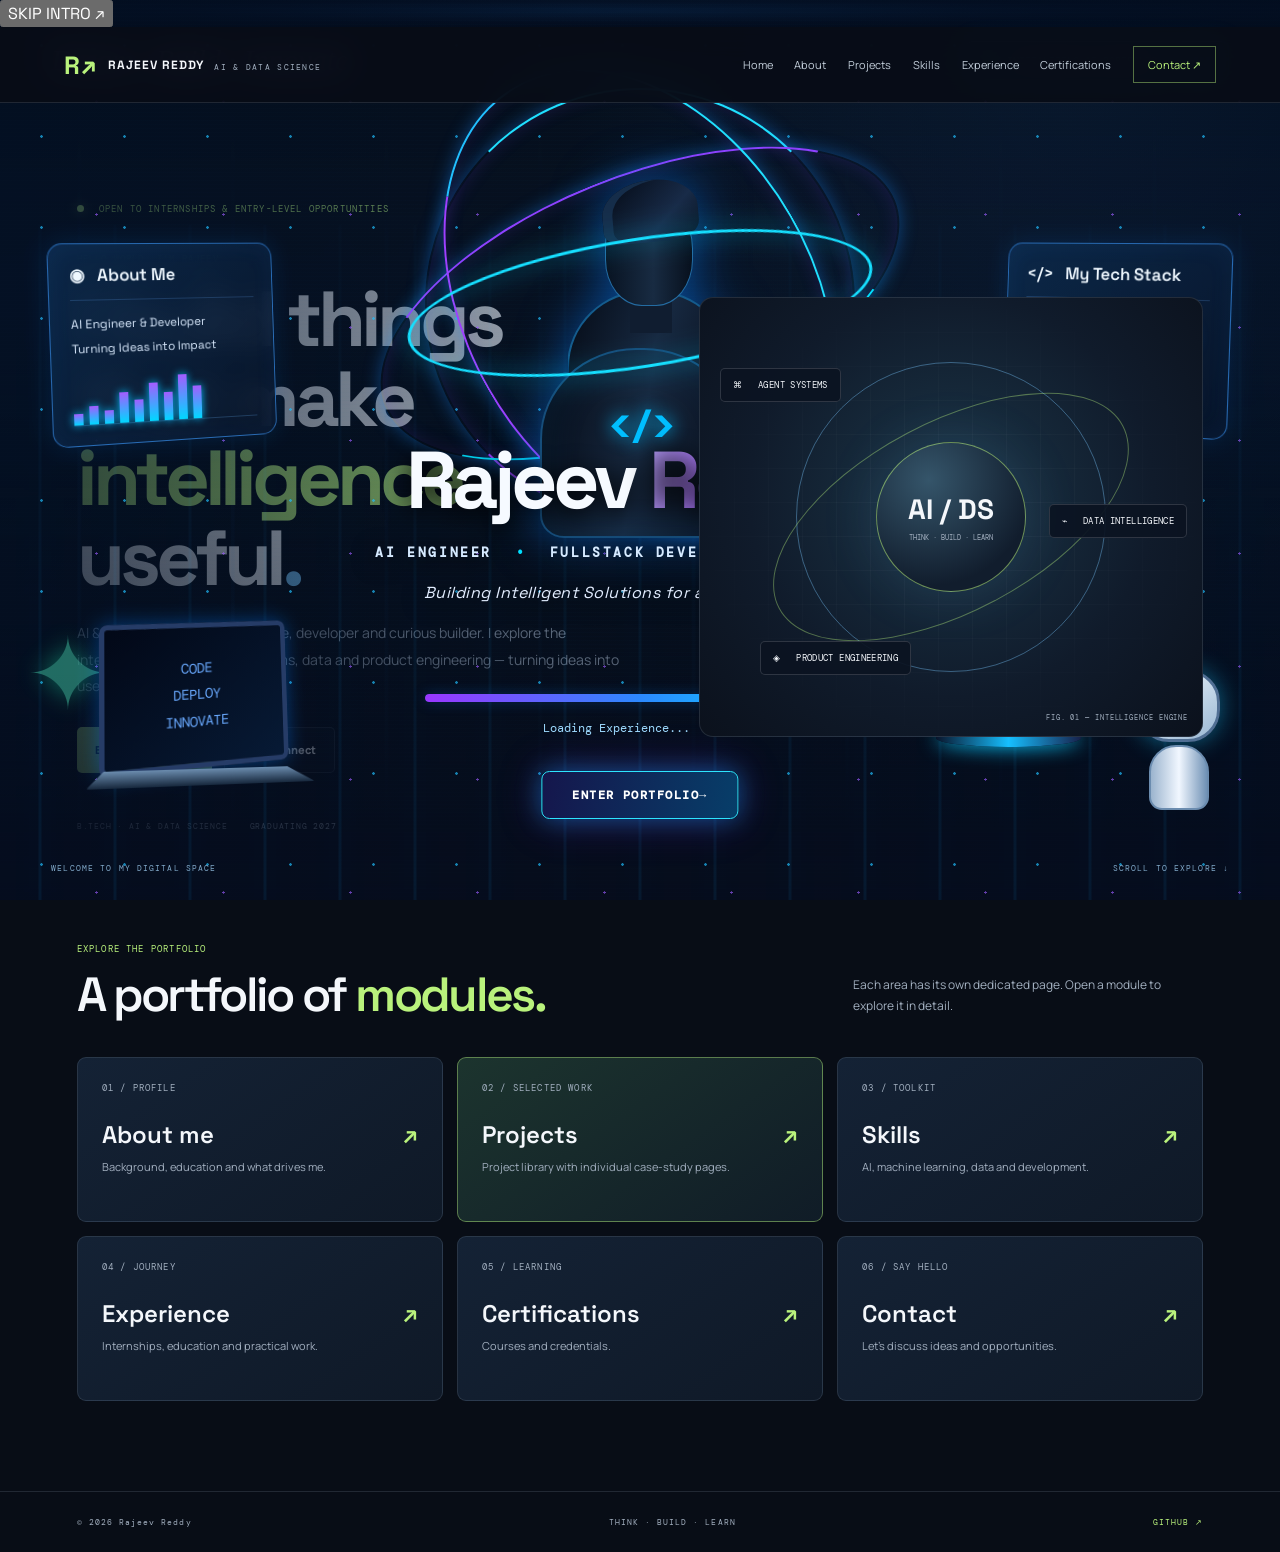
==== commit c893efbc: "Remove conflicting legacy stylesheet from homepage" ====
--- a/portfolio/index.html
+++ b/portfolio/index.html
@@ -1,4 +1,4 @@
-<!doctype html><html lang="en"><head><meta charset="utf-8"><meta name="viewport" content="width=device-width,initial-scale=1"><meta name="theme-color" content="#080b12"><meta name="description" content="Rajeev Reddy — AI & Data Science Engineer. Explore projects, skills and experience."><title>Rajeev Reddy® — AI & Data Science Engineer</title><link rel="preconnect" href="https://fonts.googleapis.com"><link href="https://fonts.googleapis.com/css2?family=DM+Mono:wght@400;500&family=Manrope:wght@400;500;600;700;800&family=Space+Grotesk:wght@400;500;600;700&display=swap" rel="stylesheet"><link rel="stylesheet" href="modules.css"><link rel="stylesheet" href="styles.css"><link rel="stylesheet" href="reference-intro.css"></head><body><section class="intro-screen reference-intro" id="intro-screen" aria-label="Rajeev Reddy portfolio introduction">
+<!doctype html><html lang="en"><head><meta charset="utf-8"><meta name="viewport" content="width=device-width,initial-scale=1"><meta name="theme-color" content="#080b12"><meta name="description" content="Rajeev Reddy — AI & Data Science Engineer. Explore projects, skills and experience."><title>Rajeev Reddy® — AI & Data Science Engineer</title><link rel="preconnect" href="https://fonts.googleapis.com"><link href="https://fonts.googleapis.com/css2?family=DM+Mono:wght@400;500&family=Manrope:wght@400;500;600;700;800&family=Space+Grotesk:wght@400;500;600;700&display=swap" rel="stylesheet"><link rel="stylesheet" href="modules.css"><link rel="stylesheet" href="reference-intro.css"></head><body><section class="intro-screen reference-intro" id="intro-screen" aria-label="Rajeev Reddy portfolio introduction">
     <div class="ref-city"></div><div class="ref-stars"></div><div class="ref-scan"></div>
     <div class="ref-top"><span class="ref-script">Dream · Build · Innovate</span><span class="ref-online"><i></i> INITIALIZING AI PORTFOLIO... <b>▮▮▮</b></span></div>
     <div class="ref-left glass-panel"><div class="ref-panel-title">◉ &nbsp; About Me</div><p>AI Engineer & Developer</p><p>Turning Ideas into Impact</p><div class="ref-mini-chart"><i></i><i></i><i></i><i></i><i></i><i></i><i></i><i></i><i></i></div></div>
--- a/portfolio/modules.css
+++ b/portfolio/modules.css
@@ -1 +1 @@
-:root{--bg:#080b12;--panel:#111a25;--line:#ffffff20;--ink:#f4f7f6;--muted:#9ba8b3;--lime:#baff78;--cyan:#70e4d9;--mono:"DM Mono",monospace;--display:"Space Grotesk",sans-serif;--body:"Manrope",sans-serif}*{box-sizing:border-box}body{margin:0;background:var(--bg);color:var(--ink);font-family:var(--body)}a{color:inherit;text-decoration:none}.site-header{height:78px;padding:0 7%;display:flex;align-items:center;justify-content:space-between;position:sticky;top:0;background:#080b12ed;border-bottom:1px solid var(--line);z-index:20;backdrop-filter:blur(18px)}.brand{font:700 12px var(--display);letter-spacing:.1em}.brand b{color:var(--lime);font-size:27px;margin-right:12px}.brand small{display:block;color:var(--muted);font:8px var(--mono);margin-left:42px}.site-nav{display:flex;gap:23px;align-items:center}.site-nav a{font-size:11px;color:#c1cbd0}.site-nav a:hover,.site-nav .active{color:var(--lime)}.site-nav .nav-cta{border:1px solid #baff7866;padding:10px 14px;color:var(--lime)}.nav-toggle{display:none;background:none;color:white;border:0;font-size:23px}.home-wrap,.module-wrap{width:min(1160px,86%);margin:auto}.home-wrap{padding:90px 0}.home-grid{display:grid;grid-template-columns:1.05fr .95fr;gap:55px;align-items:center;min-height:480px}.eyebrow,.breadcrumbs,.module-card>span,.site-footer,.visual-caption,.meta{font:9px var(--mono);letter-spacing:.13em;color:var(--muted)}.eyebrow{color:var(--lime)}.status{font:9px var(--mono);color:var(--lime);margin-bottom:48px}.status i{display:inline-block;width:7px;height:7px;background:var(--lime);border-radius:50%;margin-right:8px}.home-title,.page-title{font:700 clamp(45px,6vw,76px)/1.04 var(--display);letter-spacing:-.07em;margin:16px 0}.home-title em{font-style:normal;color:var(--lime)}.home-title span{color:var(--cyan)}.home-copy,.body-copy{max-width:590px;color:var(--muted);font-size:13px;line-height:1.9}.actions{display:flex;gap:12px;margin-top:27px}.button{padding:14px 18px;font-size:11px;font-weight:700}.primary{background:var(--lime);color:#10170e}.secondary{border:1px solid var(--line)}.home-meta{display:flex;gap:24px;margin-top:55px;font:8px var(--mono);color:var(--muted)}.hero-visual{height:420px;position:relative;display:grid;place-items:center;background:radial-gradient(circle,#18363d,#0b1420 65%,#080b12);border:1px solid var(--line);overflow:hidden}.hero-visual:before{content:"";position:absolute;inset:0;background:linear-gradient(transparent 49%,#ffffff08 50%,transparent 51%),linear-gradient(90deg,transparent 49%,#ffffff08 50%,transparent 51%);background-size:34px 34px}.orbit{position:absolute;width:310px;height:310px;border:1px solid #70e4d966;border-radius:50%;animation:spin 22s linear infinite}.orbit.two{width:390px;height:190px;border-color:#a99aff88;animation-direction:reverse}.core{z-index:1;width:145px;height:145px;border-radius:50%;display:grid;place-content:center;text-align:center;background:radial-gradient(circle,#284b4c,#111b27 70%);border:1px solid #baff7888;box-shadow:0 0 60px #70e4d933}.core b{font:700 25px var(--display)}.core small{font:7px var(--mono);color:var(--muted)}.chip{position:absolute;z-index:2;padding:12px;background:#101c29e8;border:1px solid #ffffff25;font:8px var(--mono)}.c1{top:16%;left:4%}.c2{right:4%;top:45%}.c3{left:15%;bottom:13%}.visual-caption{position:absolute;bottom:13px;right:15px;font-size:7px}.module-section{padding-top:90px}.section-heading{display:flex;justify-content:space-between;align-items:end;gap:25px;margin-bottom:26px}.section-heading h2{font:600 40px var(--display);letter-spacing:-.05em;margin:8px 0}.section-heading em{font-style:normal;color:var(--lime)}.section-heading>p{max-width:340px;color:var(--muted);font-size:12px;line-height:1.8}.module-grid,.content-grid,.project-list{display:grid;grid-template-columns:repeat(3,1fr);gap:13px}.module-card,.content-card,.project-card{padding:23px;background:linear-gradient(145deg,#121d28,#0d131d);border:1px solid var(--line);transition:.25s}.module-card{min-height:165px;display:flex;flex-direction:column}.module-card:hover,.project-card:hover{transform:translateY(-4px);border-color:#baff7866}.module-card b{font:600 23px var(--display);margin-top:26px}.module-card b i{float:right;color:var(--lime);font-style:normal}.module-card small{font-size:10px;color:var(--muted);margin-top:8px}.module-card.featured{border-color:#baff7855;background:radial-gradient(ellipse at 100% 0,#263c32,#111b21 65%)}.module-wrap{padding:48px 0 100px;min-height:75vh}.breadcrumbs{display:flex;gap:12px;margin-bottom:50px;font-size:8px}.breadcrumbs a,.detail-link{color:var(--lime)}.page-title{margin:12px 0 38px}.lead{max-width:800px;color:#d6e0e3;font-size:18px;line-height:1.8}.content-grid{grid-template-columns:repeat(2,1fr);margin-top:32px}.content-card h2{font:600 22px var(--display);margin:12px 0}.content-card p,.project-card p{font-size:12px;color:var(--muted);line-height:1.8}.meta{color:var(--lime);font-size:8px}.tag-row{display:flex;flex-wrap:wrap;gap:7px;margin-top:16px}.tag-row span{border:1px solid var(--line);padding:7px 9px;font:8px var(--mono)}.project-list{grid-template-columns:repeat(2,1fr);margin-top:30px}.project-card{min-height:210px;display:flex;flex-direction:column}.project-card .num{font:8px var(--mono);color:var(--lime)}.project-card h2{font:600 26px var(--display);margin:24px 0 8px}.project-card a,.detail-link{font:9px var(--mono);margin-top:auto;padding-top:18px}.timeline{border-top:1px solid var(--line);margin-top:28px}.timeline-item{display:grid;grid-template-columns:220px 1fr;gap:25px;padding:27px 0;border-bottom:1px solid var(--line)}.timeline-item .date{font:9px var(--mono);color:var(--lime)}.timeline-item h2{font:600 22px var(--display);margin:0 0 8px}.timeline-item p{font-size:12px;color:var(--muted);line-height:1.8;margin:0}.contact-panel{padding:32px;border:1px solid #baff7855;background:radial-gradient(ellipse at 100% 0,#233b31,#101720 60%);max-width:760px}.contact-panel h2{font:600 30px var(--display)}.contact-panel a{display:inline-block;margin:12px 20px 0 0;color:var(--lime);font:10px var(--mono)}.site-footer{border-top:1px solid var(--line);padding:25px 7%;display:flex;justify-content:space-between;gap:15px;font-size:8px}.site-footer a{color:var(--lime)}@keyframes spin{to{transform:rotate(360deg)}}@media(max-width:800px){.site-header{height:68px}.nav-toggle{display:block}.site-nav{display:none;position:absolute;top:68px;left:0;right:0;padding:22px 7%;background:#0b111a;flex-direction:column;align-items:flex-start}.site-nav.open{display:flex}.home-grid{grid-template-columns:1fr}.hero-visual{height:320px}.module-grid{grid-template-columns:repeat(2,1fr)}.project-list,.content-grid{grid-template-columns:1fr}.section-heading{display:block}.timeline-item{grid-template-columns:1fr;gap:10px}.site-footer{flex-wrap:wrap}}@media(max-width:480px){.module-grid{grid-template-columns:1fr}.home-title{font-size:48px}.home-meta{flex-wrap:wrap}.actions{flex-wrap:wrap}.hero-visual{height:280px}}+:root{color-scheme:dark;--bg:#080d16;--surface:#101a28;--surface2:#142235;--line:rgba(185,207,226,.14);--text:#f4f7fb;--muted:#a2afbf;--accent:#b9f27c;--blue:#79c8ff;--mono:"DM Mono",monospace;--display:"Space Grotesk",sans-serif;--body:"Manrope",sans-serif}*{box-sizing:border-box}html{scroll-behavior:smooth;scroll-padding-top:90px}body{margin:0;min-width:320px;background:radial-gradient(ellipse at 85% 0%,#14243a 0,transparent 34%),var(--bg);color:var(--text);font-family:var(--body);overflow-x:hidden}a{color:inherit;text-decoration:none}button{font:inherit}.site-header{height:76px;padding:0 max(5%,calc((100% - 1240px)/2));display:flex;align-items:center;justify-content:space-between;gap:24px;position:sticky;top:0;background:rgba(8,13,22,.92);border-bottom:1px solid var(--line);z-index:50;backdrop-filter:blur(18px)}.brand{display:flex;align-items:center;gap:10px;white-space:nowrap;font:700 12px var(--display);letter-spacing:.08em}.brand b{font-size:25px;color:var(--accent)}.brand small{display:block;font:8px var(--mono);color:var(--muted);letter-spacing:.16em;margin-top:4px}.site-nav{display:flex;align-items:center;gap:clamp(12px,1.7vw,24px)}.site-nav a{font-size:11px;color:#c3cfdb;white-space:nowrap;transition:color .2s}.site-nav a:hover,.site-nav a.active{color:var(--accent)}.site-nav .nav-cta{padding:10px 14px;border:1px solid #b9f27c70;color:var(--accent)}.nav-toggle{display:none;background:transparent;color:var(--text);border:1px solid var(--line);border-radius:9px;padding:8px 11px;font-size:20px}.home-wrap,.module-wrap{width:min(1160px,88%);margin-inline:auto}.home-wrap{padding:clamp(55px,8vw,100px) 0 90px}.home-grid{display:grid;grid-template-columns:minmax(0,1.05fr) minmax(300px,.95fr);gap:clamp(28px,5vw,68px);align-items:center}.status,.eyebrow,.breadcrumbs,.module-card>span,.site-footer,.visual-caption,.meta,.project-card .num,.timeline-item .date{font:9px var(--mono);letter-spacing:.13em;color:var(--muted)}.status{color:var(--accent);margin-bottom:38px}.status i{display:inline-block;width:7px;height:7px;border-radius:50%;background:var(--accent);box-shadow:0 0 12px #b9f27c88;margin-right:9px}.eyebrow{color:var(--accent);margin:0 0 14px}.home-title,.page-title{font:700 clamp(44px,6.1vw,78px)/1.02 var(--display);letter-spacing:-.065em;margin:15px 0 22px;overflow-wrap:anywhere}.home-title em,.section-heading em{font-style:normal;color:var(--accent)}.home-title>span{color:var(--blue)}.home-copy,.body-copy{max-width:570px;color:var(--muted);font-size:14px;line-height:1.9}.actions{display:flex;flex-wrap:wrap;gap:12px;margin-top:27px}.button{display:inline-flex;align-items:center;justify-content:center;min-height:46px;padding:0 18px;font-size:11px;font-weight:800;border-radius:5px;transition:transform .2s,background .2s}.button:hover{transform:translateY(-2px)}.primary{background:var(--accent);color:#11190d}.secondary{border:1px solid var(--line);background:#ffffff05}.home-meta{display:flex;flex-wrap:wrap;gap:22px;margin-top:48px;font:8px var(--mono);letter-spacing:.1em;color:var(--muted)}.hero-visual{height:clamp(300px,38vw,440px);min-width:0;position:relative;display:grid;place-items:center;background:radial-gradient(circle at 50% 45%,#1b3547,#101b2b 58%,#0b111c);border:1px solid var(--line);border-radius:14px;overflow:hidden;isolation:isolate}.hero-visual:before{content:"";position:absolute;inset:0;background-image:linear-gradient(#ffffff08 1px,transparent 1px),linear-gradient(90deg,#ffffff08 1px,transparent 1px);background-size:34px 34px;mask-image:radial-gradient(ellipse at center,#000 20%,transparent 80%)}.orbit{position:absolute;width:min(72%,310px);aspect-ratio:1;border:1px solid #79c8ff65;border-radius:50%;animation:spin 28s linear infinite}.orbit.two{width:min(92%,390px);height:auto;aspect-ratio:2.05;border-color:#b9f27c65;transform:rotate(-28deg);animation-direction:reverse}.core{z-index:1;width:clamp(110px,16vw,150px);aspect-ratio:1;border-radius:50%;display:grid;place-content:center;text-align:center;background:radial-gradient(circle at 35% 25%,#35556a,#111d2d 72%);border:1px solid #b9f27c88;box-shadow:0 0 60px #79c8ff20}.core b{font:700 clamp(22px,3vw,28px) var(--display)}.core small{font:7px var(--mono);color:var(--muted);margin-top:6px}.chip{position:absolute;z-index:2;max-width:46%;padding:10px 12px;background:#0b1422ed;border:1px solid #ffffff25;border-radius:5px;font:clamp(7px,.8vw,9px) var(--mono);letter-spacing:.04em;white-space:nowrap}.c1{top:16%;left:4%}.c2{right:3%;top:47%}.c3{left:12%;bottom:14%}.visual-caption{position:absolute;bottom:14px;right:14px;font-size:7px}.module-section{padding-top:clamp(70px,9vw,112px)}.section-heading{display:flex;justify-content:space-between;align-items:end;gap:30px;margin-bottom:28px}.section-heading h2{font:600 clamp(32px,4.2vw,48px)/1.08 var(--display);letter-spacing:-.055em;margin:8px 0}.section-heading>p{max-width:350px;color:var(--muted);font-size:12px;line-height:1.8}.module-grid{display:grid;grid-template-columns:repeat(3,minmax(0,1fr));gap:14px}.module-card,.content-card,.project-card{min-width:0;padding:24px;background:linear-gradient(145deg,#142235,#0f1927);border:1px solid var(--line);border-radius:9px;transition:transform .22s,border-color .22s,background .22s}.module-card{min-height:165px;display:flex;flex-direction:column}.module-card:hover,.project-card:hover{transform:translateY(-4px);border-color:#b9f27c80}.module-card b{font:600 clamp(20px,2vw,24px) var(--display);margin-top:25px}.module-card b i{float:right;color:var(--accent);font-style:normal}.module-card small{font-size:11px;line-height:1.6;color:var(--muted);margin-top:8px}.module-card.featured{border-color:#b9f27c70;background:linear-gradient(145deg,#1c342e,#101c27)}.module-wrap{padding:42px 0 100px;min-height:78vh}.breadcrumbs{display:flex;flex-wrap:wrap;gap:10px;margin-bottom:48px;font-size:9px}.breadcrumbs a,.detail-link{color:var(--accent)}.page-title{margin:12px 0 28px}.lead{max-width:800px;color:#d6e0e9;font-size:clamp(16px,2vw,19px);line-height:1.8}.content-grid{display:grid;grid-template-columns:repeat(2,minmax(0,1fr));gap:14px;margin-top:32px}.content-card h2{font:600 22px var(--display);margin:12px 0}.content-card p,.project-card p{font-size:12px;color:var(--muted);line-height:1.85}.meta{color:var(--accent);font-size:8px}.tag-row{display:flex;flex-wrap:wrap;gap:7px;margin-top:16px}.tag-row span{border:1px solid var(--line);border-radius:4px;padding:8px 10px;font:8px var(--mono);color:#d0dce6}.project-list{display:grid;grid-template-columns:repeat(2,minmax(0,1fr));gap:15px;margin-top:32px}.project-card{min-height:215px;display:flex;flex-direction:column}.project-card h2{font:600 26px var(--display);margin:24px 0 8px}.project-card p{margin:0 0 18px}.project-card>a,.detail-link{font:9px var(--mono);letter-spacing:.08em;margin-top:auto;padding-top:12px}.project-card>a{color:var(--accent)}.timeline{border-top:1px solid var(--line);margin-top:30px}.timeline-item{display:grid;grid-template-columns:220px minmax(0,1fr);gap:25px;padding:27px 0;border-bottom:1px solid var(--line)}.timeline-item .date{color:var(--accent)}.timeline-item h2{font:600 22px var(--display);margin:0 0 8px}.timeline-item p{color:var(--muted);font-size:12px;line-height:1.8;margin:0}.contact-panel{padding:clamp(24px,5vw,40px);border:1px solid #b9f27c70;border-radius:12px;background:radial-gradient(ellipse at 100% 0,#243b38,#111b29 65%);max-width:780px}.contact-panel h2{font:600 clamp(25px,4vw,34px) var(--display)}.contact-panel a{display:inline-block;margin:10px 20px 0 0;color:var(--accent);font:10px var(--mono)}.site-footer{border-top:1px solid var(--line);padding:25px max(6%,calc((100% - 1160px)/2));display:flex;justify-content:space-between;gap:15px;font-size:8px}.site-footer a{color:var(--accent)}@keyframes spin{to{transform:rotate(360deg)}}@media(max-width:980px){.site-header{padding-inline:5%}.nav-toggle{display:block}.site-nav{display:none;position:absolute;top:75px;left:0;right:0;padding:18px 6% 24px;background:#0b1421;border-bottom:1px solid var(--line);box-shadow:0 18px 30px #0008;flex-direction:column;align-items:stretch;gap:0}.site-nav.open{display:flex}.site-nav a{padding:13px 3px;border-bottom:1px solid #ffffff0c;font-size:13px}.site-nav .nav-cta{margin-top:12px;text-align:center;border:1px solid #b9f27c70}.home-grid{grid-template-columns:minmax(0,1fr) minmax(250px,.85fr);gap:28px}.home-title{font-size:clamp(42px,6vw,62px)}.module-grid{grid-template-columns:repeat(2,minmax(0,1fr))}}@media(max-width:680px){.site-header{height:68px}.site-nav{top:67px}.brand{font-size:11px}.home-wrap,.module-wrap{width:88%}.home-wrap{padding-top:48px}.home-grid{grid-template-columns:minmax(0,1fr);gap:34px}.home-title{font-size:clamp(43px,11vw,62px);line-height:1.02}.status{font-size:8px;margin-bottom:30px}.home-copy{font-size:13px}.hero-visual{height:300px;width:100%}.module-section{padding-top:68px}.section-heading{display:block}.section-heading>p{margin-top:12px}.module-grid,.project-list,.content-grid{grid-template-columns:minmax(0,1fr)}.module-card{min-height:145px}.module-card b{margin-top:20px}.module-wrap{padding-top:30px}.breadcrumbs{margin-bottom:35px}.page-title{font-size:clamp(42px,11vw,58px)}.lead{font-size:16px}.timeline-item{grid-template-columns:minmax(0,1fr);gap:9px}.site-footer{padding:22px 6%;flex-wrap:wrap}.home-meta{margin-top:35px}.chip{font-size:7px;padding:8px}.c1{left:3%}.c2{right:2%}.c3{left:8%}}@media(max-width:380px){.home-title{font-size:42px}.actions .button{width:100%}.hero-visual{height:260px}.chip{letter-spacing:0}.module-card,.content-card,.project-card{padding:20px}}@media(prefers-reduced-motion:reduce){*,*::before,*::after{scroll-behavior:auto!important;animation-duration:.01ms!important;animation-iteration-count:1!important;transition-duration:.01ms!important}}
